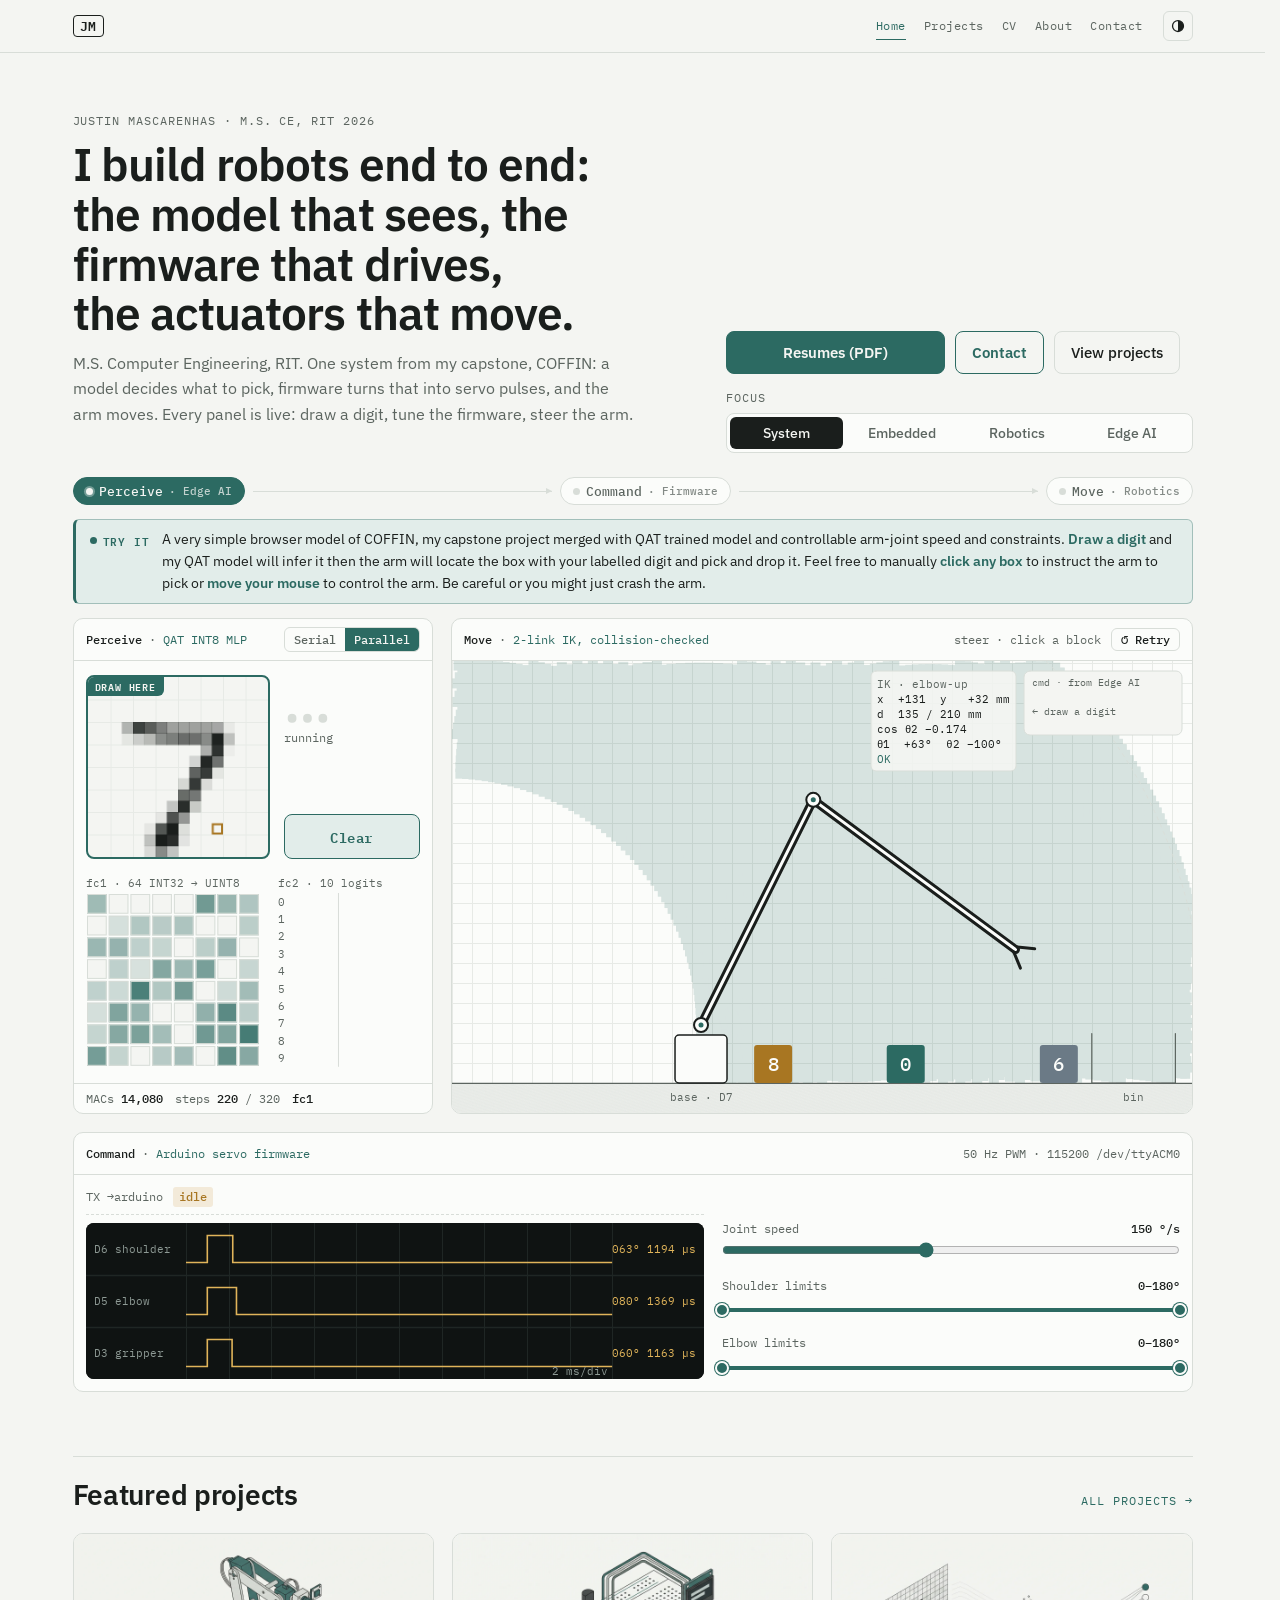
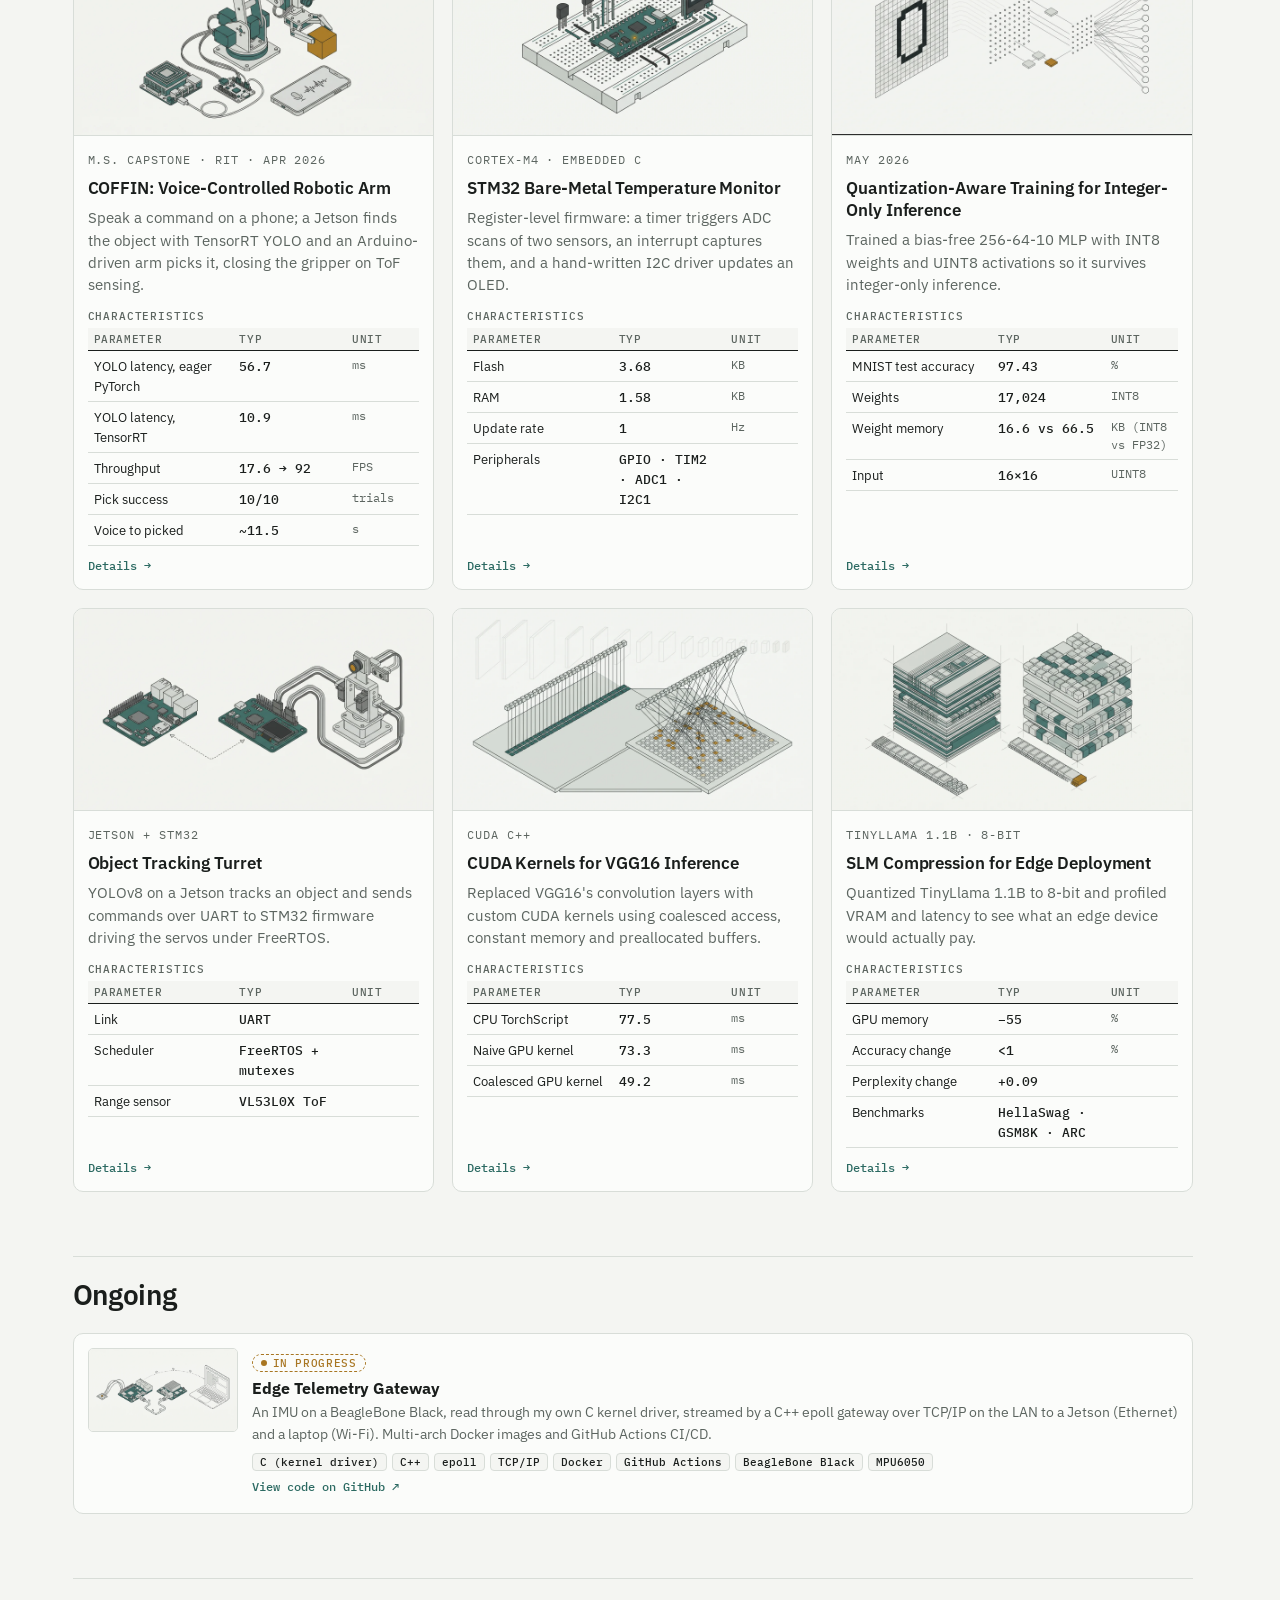
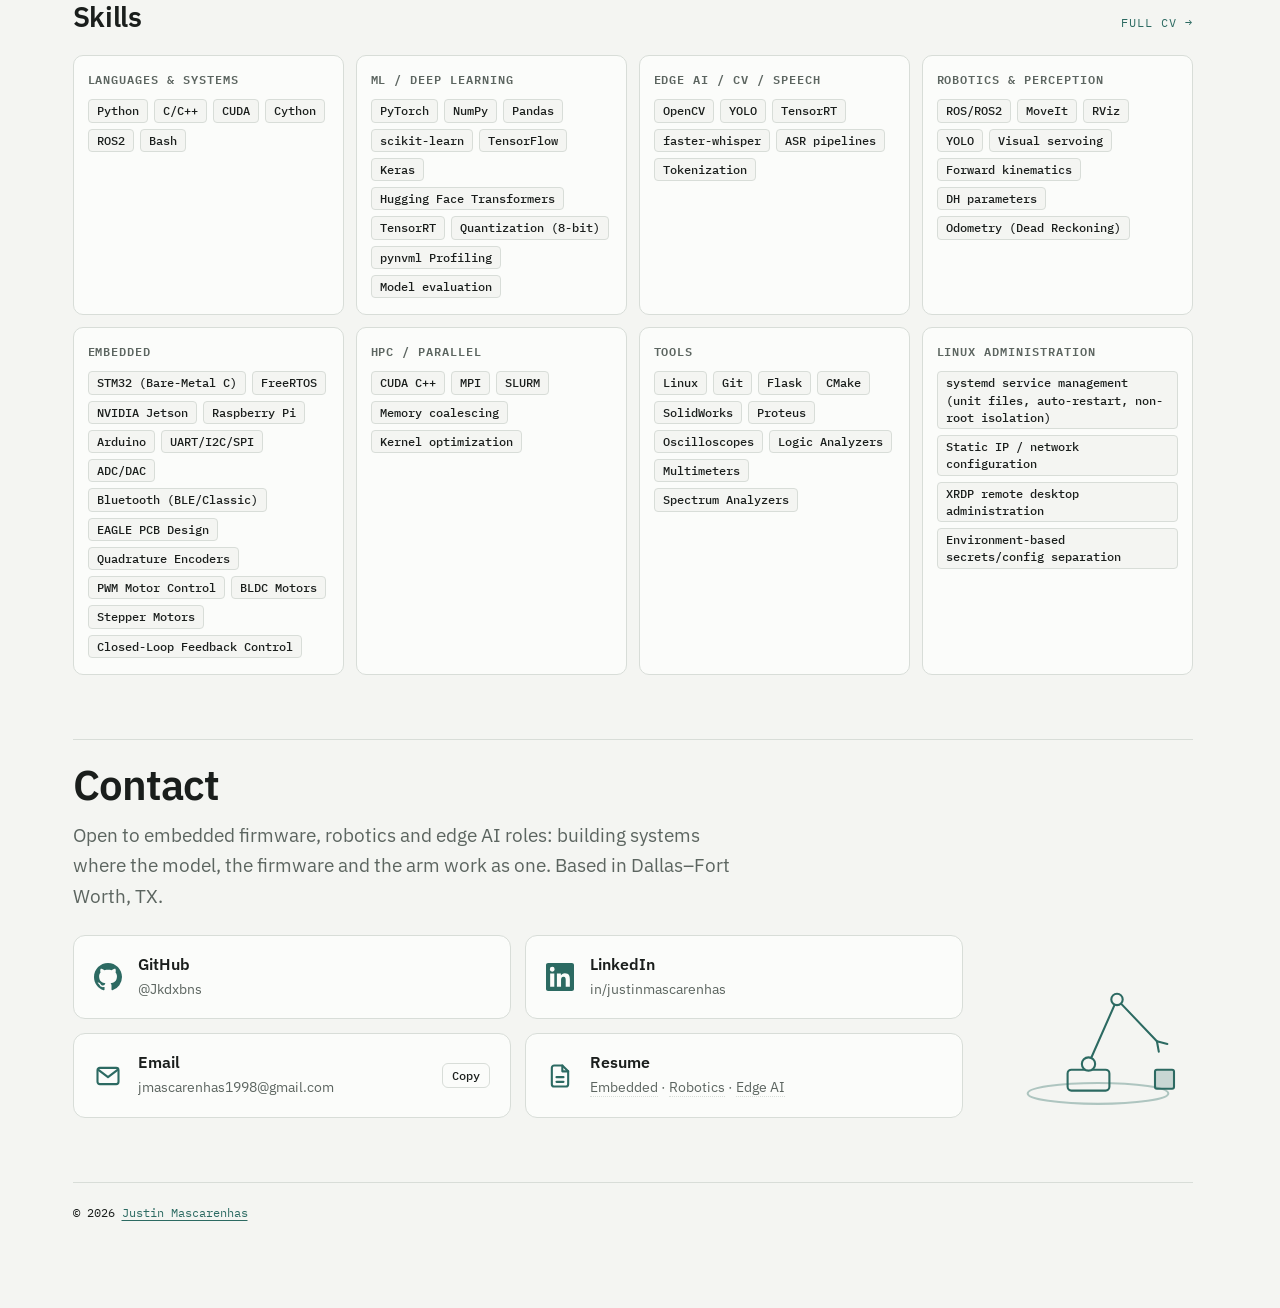
==== index.html @ 69f9c4fe "Perceive: divider level with Move's ground line; prominent Clear The Perceive display is now as tall" ====
<!doctype html>
<html lang="en" data-focus="system">
<head>
<meta charset="utf-8">
<meta name="viewport" content="width=device-width, initial-scale=1">
<title>Justin Mascarenhas · Robotics, Firmware & Edge AI</title>
<meta name="description" content="M.S. Computer Engineering, RIT. One system from my capstone, COFFIN: a model decides what to pick, firmware turns that into servo pulses, and the arm moves. Every panel is live: draw a digit, tune the firmware, steer the arm.">
<link rel="canonical" href="https://justinmascarenhas.com/">
<meta property="og:type" content="website">
<meta property="og:site_name" content="Justin Mascarenhas">
<meta property="og:url" content="https://justinmascarenhas.com/">
<meta property="og:title" content="Justin Mascarenhas · Robotics, Firmware & Edge AI">
<meta property="og:description" content="M.S. Computer Engineering, RIT. One system from my capstone, COFFIN: a model decides what to pick, firmware turns that into servo pulses, and the arm moves. Every panel is live: draw a digit, tune the firmware, steer the arm.">
<meta property="og:image" content="https://justinmascarenhas.com/assets/img/og-image.png">
<meta property="og:image:width" content="1200">
<meta property="og:image:height" content="630">
<meta property="og:image:alt" content="Justin Mascarenhas: robotics, firmware and edge AI">
<meta name="twitter:card" content="summary_large_image">
<meta name="twitter:title" content="Justin Mascarenhas · Robotics, Firmware & Edge AI">
<meta name="twitter:description" content="M.S. Computer Engineering, RIT. One system from my capstone, COFFIN: a model decides what to pick, firmware turns that into servo pulses, and the arm moves. Every panel is live: draw a digit, tune the firmware, steer the arm.">
<meta name="twitter:image" content="https://justinmascarenhas.com/assets/img/og-image.png">
<meta name="theme-color" content="#f4f5f2" media="(prefers-color-scheme: light)">
<meta name="theme-color" content="#111413" media="(prefers-color-scheme: dark)">
<link rel="icon" href="/favicon.svg" type="image/svg+xml">
<script>try{var t=localStorage.getItem("jm-theme");if(t)document.documentElement.setAttribute("data-theme",t)}catch(e){}</script>
<link rel="preconnect" href="https://fonts.googleapis.com">
<link rel="preconnect" href="https://fonts.gstatic.com" crossorigin>
<link rel="stylesheet" href="https://fonts.googleapis.com/css2?family=IBM+Plex+Mono:wght@400;500;600&family=IBM+Plex+Sans:wght@400;500;600&display=swap">
<link rel="stylesheet" href="/assets/css/site.css?v=497d5edd">
<script type="application/ld+json">
{"@context":"https://schema.org","@type":"Person","name":"Justin Mascarenhas","url":"https://justinmascarenhas.com/","sameAs":["https://www.linkedin.com/in/justinmascarenhas/","https://github.com/Jkdxbns"],"alumniOf":{"@type":"CollegeOrUniversity","name":"Rochester Institute of Technology"}}
</script>
</head>
<body>
<a class="skip" href="#main">Skip to content</a>
<svg width="0" height="0" style="position:absolute" aria-hidden="true" focusable="false"><defs>
  <pattern id="gp-minor" width="12" height="12" patternUnits="userSpaceOnUse"><path class="gm" d="M12 0H0V12" fill="none"/></pattern>
  <pattern id="gp-major" width="60" height="60" patternUnits="userSpaceOnUse"><path class="gM" d="M60 0H0V60" fill="none"/></pattern>
</defs></svg>

<header class="top">
  <div class="top-in">
    <a class="mark" href="/" aria-label="Justin Mascarenhas, home">JM</a>
    <nav class="nav" aria-label="Sections">
      <a href="/" aria-current="page">Home</a><a href="/projects/">Projects</a><a href="/cv/">CV</a><a href="/about/">About</a><a href="/#contact">Contact</a>
    </nav>
    <button class="btn tbtn" id="themeBtn" type="button" aria-label="Toggle light or dark theme"><svg viewBox="0 0 16 16" aria-hidden="true"><circle cx="8" cy="8" r="6.25" fill="none" stroke="currentColor" stroke-width="1.5"/><path d="M8 1.75a6.25 6.25 0 0 1 0 12.5z" fill="currentColor"/></svg></button>
  </div>
</header>

<main class="wrap" id="main">
  <div id="hero">
  <section class="intro" aria-labelledby="h1">
    <div>
      <div class="label">Justin Mascarenhas · M.S. CE, RIT 2026</div>
      <h1 id="h1">I build robots end to end: the model that sees, the firmware that drives, the actuators that move.</h1>
      <p class="sum" id="sub">M.S. Computer Engineering, RIT. One system from my capstone, COFFIN: a model decides what to pick, firmware turns that into servo pulses, and the arm moves. Every panel is live: draw a digit, tune the firmware, steer the arm.</p>
    </div>
    <div class="side">
      <div class="ctas">
        <a class="btn" id="resume" href="#contact">Resumes (PDF)</a>
        <a class="btn cta-contact" href="#contact">Contact</a>
        <a class="btn" href="/projects/">View projects</a>
      </div>
      <div><div class="label" style="margin-bottom:6px">Focus</div>
        <div class="fsw" role="group" aria-label="Choose a focus">
          <button type="button" data-f="system" aria-pressed="true">System</button>
          <button type="button" data-f="embedded" aria-pressed="false">Embedded</button>
          <button type="button" data-f="robotics" aria-pressed="false">Robotics</button>
          <button type="button" data-f="edge-ai" aria-pressed="false">Edge AI</button>
        </div></div>
    </div>
  </section>

  <div class="chain" aria-label="System layers">
    <button type="button" class="layer" data-l="ai" data-go="edge-ai">Perceive <small>· Edge AI</small></button><span class="arrow"></span>
    <button type="button" class="layer" data-l="fw" data-go="embedded">Command <small>· Firmware</small></button><span class="arrow"></span>
    <button type="button" class="layer" data-l="rb" data-go="robotics">Move <small>· Robotics</small></button>
  </div>

  <p class="hint-line" id="heroHint"></p>

  <div class="board">
    <!-- PERCEIVE: Edge AI -->
    <div class="panel" id="p-edge">
      <div class="phd"><span><b>Perceive</b> · <span class="tag">QAT INT8 MLP</span></span>
        <div class="seg" role="group" aria-label="Execution model"><button type="button" data-m="serial" aria-pressed="false">Serial</button><button type="button" data-m="parallel" aria-pressed="true">Parallel</button></div></div>
      <div class="disp">
        <div class="edge">
          <div class="etop">
            <div class="pad" id="pad"><canvas id="padCv" aria-label="Drawing pad: draw the digit of the block to pick"></canvas><div class="ph" id="padPh">draw a<br>block's digit</div><span class="pad-tag" aria-hidden="true">draw here</span></div>
            <div class="eres"><div class="digit wait" id="digit">·</div><div class="conf" id="conf">&nbsp;</div><div class="cmdout" id="cmdOut"></div><button class="btn clearbtn" id="clear" type="button">Clear</button></div>
          </div>
          <div class="net" id="net"><canvas id="netCv"></canvas><div class="tip" id="tip"></div></div>
        </div>
        <div id="code" hidden></div><div id="top3" hidden></div>
      </div>
      <div class="strip">
        <div class="erow"><div class="counters" id="counters"></div></div>
      </div>
    </div>

    <!-- MOVE: robot arm -->
    <div class="panel" id="p-arm">
      <div class="phd"><span><b>Move</b> · <span class="tag">2-link IK, collision-checked</span></span><span class="hdr-r"><span id="hint">steer · click a block</span><button class="btn retry" id="retryBtn" type="button" title="Re-home the arm and retry the last rejected pick">↺ Retry</button></span></div>
      <div class="disp" id="stage">
        <canvas id="cv" role="img" aria-label="Two-link robot arm with numbered blocks. The block picked is the digit classified by the Edge AI panel; firmware limits shade the reachable workspace."></canvas>
        <div class="warn" id="warn" role="status"><b id="warnT">COLLISION WARNING · CANNOT MOVE</b><span id="warnWhy"></span></div>
      </div>
    </div>

    <!-- COMMAND: firmware -->
    <div class="panel" id="p-fw">
      <div class="phd"><span><b>Command</b> · <span class="tag">Arduino servo firmware</span></span><span title="Serial link to the Arduino: 115200 baud on /dev/ttyACM0">50 Hz PWM · 115200 /dev/ttyACM0</span></div>
      <div class="fwgrid">
          <div class="tx"><span class="k">TX →arduino</span><b id="txCmd">idle</b><span class="note" id="txNote"></span></div>
          <div class="fscope"><canvas id="fwScope" aria-label="Three-channel scope: shoulder, elbow and gripper servo pulses inside their firmware limit bands"></canvas></div>
        <div class="ctl">
          <div><div class="h"><span>Joint speed</span><b id="vSpeed">–</b></div><input type="range" id="fSpeed" min="30" max="300" step="10" aria-label="Joint speed in degrees per second"></div>
          <div><div class="h"><span>Shoulder limits</span><b id="vS">–</b></div>
            <div class="dual" id="dS"><div class="trk"></div><div class="sel"></div><button type="button" class="th" role="slider" aria-label="Shoulder minimum angle"></button><button type="button" class="th" role="slider" aria-label="Shoulder maximum angle"></button></div></div>
          <div><div class="h"><span>Elbow limits</span><b id="vE">–</b></div>
            <div class="dual" id="dE"><div class="trk"></div><div class="sel"></div><button type="button" class="th" role="slider" aria-label="Elbow minimum angle"></button><button type="button" class="th" role="slider" aria-label="Elbow maximum angle"></button></div></div>
        </div>
      </div>
    </div>
  </div>
  </div>

  <section class="sec" id="featured" aria-labelledby="h-feat">
    <div class="shd"><h2 id="h-feat">Featured projects</h2><a class="label lk" href="/projects/">All projects →</a></div>
    <div class="cards" id="featGrid"></div>
  </section>

  <section class="sec" id="ongoing-sec" aria-labelledby="h-on">
    <div class="shd"><h2 id="h-on">Ongoing</h2></div>
    <div class="box" id="ongoing"></div>
  </section>

  <section class="sec" id="skills-sec" aria-labelledby="h-sk">
    <div class="shd"><h2 id="h-sk">Skills</h2><a class="label lk" href="/cv/">Full CV →</a></div>
    <div class="sk-tiles" data-skill-tiles></div>
  </section>

  <section class="sec" id="contact" aria-labelledby="h-contact">
    <div class="ct">
      <div class="ct-main">
        <h2 id="h-contact" class="ct-h">Contact</h2>
        <p class="ct-intro" id="ctIntro"></p>
        <div class="ct-grid">
          <a class="ct-card" id="ctGh" href="#" target="_blank" rel="noopener"><svg class="ic" viewBox="0 0 16 16" aria-hidden="true"><path fill="currentColor" d="M8 0C3.58 0 0 3.58 0 8c0 3.54 2.29 6.53 5.47 7.59.4.07.55-.17.55-.38 0-.19-.01-.82-.01-1.49-2.01.37-2.53-.49-2.69-.94-.09-.23-.48-.94-.82-1.13-.28-.15-.68-.52-.01-.53.63-.01 1.08.58 1.23.82.72 1.21 1.87.87 2.33.66.07-.52.28-.87.51-1.07-1.78-.2-3.64-.89-3.64-3.95 0-.87.31-1.59.82-2.15-.08-.2-.36-1.02.08-2.12 0 0 .67-.21 2.2.82.64-.18 1.32-.27 2-.27.68 0 1.36.09 2 .27 1.53-1.04 2.2-.82 2.2-.82.44 1.1.16 1.92.08 2.12.51.56.82 1.27.82 2.15 0 3.07-1.87 3.75-3.65 3.95.29.25.54.73.54 1.48 0 1.07-.01 1.93-.01 2.2 0 .21.15.46.55.38A8.01 8.01 0 0 0 16 8c0-4.42-3.58-8-8-8z"/></svg><span><b>GitHub</b><small id="ctGhH"></small></span></a>
          <a class="ct-card" id="ctLi" href="#" target="_blank" rel="noopener"><svg class="ic" viewBox="0 0 24 24" aria-hidden="true"><path fill="currentColor" d="M20.45 20.45h-3.56v-5.57c0-1.33-.02-3.04-1.85-3.04-1.85 0-2.14 1.45-2.14 2.94v5.67H9.35V9h3.41v1.56h.05c.48-.9 1.64-1.85 3.37-1.85 3.6 0 4.27 2.37 4.27 5.46v6.28zM5.34 7.43a2.06 2.06 0 1 1 0-4.13 2.06 2.06 0 0 1 0 4.13zM7.12 20.45H3.56V9h3.56v11.45zM22.22 0H1.77C.79 0 0 .77 0 1.73v20.54C0 23.23.79 24 1.77 24h20.45c.98 0 1.78-.77 1.78-1.73V1.73C24 .77 23.2 0 22.22 0z"/></svg><span><b>LinkedIn</b><small id="ctLiH"></small></span></a>
          <div class="ct-card"><svg class="ic" viewBox="0 0 24 24" aria-hidden="true" fill="none" stroke="currentColor" stroke-width="1.8" stroke-linecap="round" stroke-linejoin="round"><rect x="3" y="5" width="18" height="14" rx="2"/><path d="m3.5 6.5 8.5 6.5 8.5-6.5"/></svg><span><b><a id="mailto" href="#">Email</a></b><small id="mail"></small></span><button class="ct-copy" id="copy" type="button" aria-label="Copy email address">Copy</button><span class="copied" id="copied" role="status" aria-live="polite"></span></div>
          <div class="ct-card"><svg class="ic" viewBox="0 0 24 24" aria-hidden="true" fill="none" stroke="currentColor" stroke-width="1.8" stroke-linecap="round" stroke-linejoin="round"><path d="M14 3H7a2 2 0 0 0-2 2v14a2 2 0 0 0 2 2h10a2 2 0 0 0 2-2V8z"/><path d="M14 3v5h5M9 13h6M9 17h6"/></svg><span><b>Resume</b><small class="ct-res" id="ctRes"></small></span></div>
        </div>
      </div>
      <svg class="ct-art" viewBox="0 0 200 190" aria-hidden="true" fill="none" stroke="currentColor" stroke-width="2.2" stroke-linecap="round" stroke-linejoin="round">
        <ellipse cx="100" cy="171" rx="74" ry="11" stroke-opacity=".35"/>
        <rect x="68" y="146" width="44" height="22" rx="4"/>
        <path d="M90 140 L120 72 L162 116"/>
        <circle cx="90" cy="140" r="7" fill="var(--bg)"/><circle cx="120" cy="72" r="6" fill="var(--bg)"/>
        <path d="M162 116 l11 3 M162 116 l2 11"/>
        <rect x="160" y="146" width="20" height="20" rx="2" fill="currentColor" fill-opacity=".22"/>
      </svg>
    </div>
  </section>

  <footer class="foot"><span>© 2026 <a href="/">Justin Mascarenhas</a></span></footer>
</main>

<div class="dr-back" id="drBack" hidden></div>
<aside class="drawer" id="drawer" role="dialog" aria-modal="true" aria-labelledby="drTitle" hidden tabindex="-1">
  <div class="dr-hd"><span class="label">Project</span><button class="btn dr-x" id="drClose" type="button" aria-label="Close project details">×</button></div>
  <div class="dr-body" id="drBody"></div>
</aside>

<noscript><p class="wrap">The live demos and project lists need JavaScript. Email: jmascarenhas1998@gmail.com · <a href="https://www.linkedin.com/in/justinmascarenhas/">LinkedIn</a> · <a href="https://github.com/Jkdxbns">GitHub</a></p></noscript>

<script src="/assets/data/content.js?v=7804a0d4"></script>
<script src="/assets/data/qat-weights.js?v=249c9497"></script>
<script src="/assets/js/theme.js?v=f0f8a6a8"></script>
<script src="/assets/js/hero-page.js?v=1602d59d"></script>
<script src="/assets/js/hero-robot.js?v=1febb6e7"></script>
<script src="/assets/js/hero-edge.js?v=3fa43dc9"></script>
<script src="/assets/js/site.js?v=393de1bf"></script>
</body>
</html>
---- assets/css/site.css ----
/* Datasheet design system. Hero rules are ported verbatim from hero-reference.html; site rules follow. */
/* Layout: hero text + focus switch; a layer chain (Perceive → Command → Move); then one system board: Edge AI panel | arm panel on top, firmware panel full width below. */
:root{
  --bg:#f4f5f2; --panel:#fbfcfa; --fg:#1a1e1c; --muted:#5c6560; --line:#d8ddd8; --grid:#e7eae6;
  --accent:#2c6a62; --accent-soft:#e2edea; --warm:#a87622; --warm-soft:#f3ead9; --slate:#6b7a86;
  --danger:#b0443a; --danger-soft:#f6e3df;
  /* scope screens are instruments: dark in both themes by choice */
  --scr:#0f1312; --scr-grid:#1f2624; --scr-axis:#33403c; --scr-text:#8e9a95; --ch1:#e0b45a; --cnt:#7fc2b6; --uev:#9aa7c4;
  --f-sans:"IBM Plex Sans",system-ui,-apple-system,"Segoe UI",sans-serif;
  --f-mono:"IBM Plex Mono",ui-monospace,SFMono-Regular,Menlo,monospace;
}
@media (prefers-color-scheme:dark){:root:not([data-theme="light"]){
  --bg:#111413; --panel:#161a18; --fg:#e1e5e2; --muted:#939d97; --line:#29302c; --grid:#1c211f;
  --accent:#84c0b5; --accent-soft:#1c2a27; --warm:#d6a650; --warm-soft:#2a2418; --slate:#9aaab6;
  --danger:#e3806f; --danger-soft:#2e1c19; --scr:#0b0e0d; color-scheme:dark}}
:root[data-theme="dark"]{
  --bg:#111413; --panel:#161a18; --fg:#e1e5e2; --muted:#939d97; --line:#29302c; --grid:#1c211f;
  --accent:#84c0b5; --accent-soft:#1c2a27; --warm:#d6a650; --warm-soft:#2a2418; --slate:#9aaab6;
  --danger:#e3806f; --danger-soft:#2e1c19; --scr:#0b0e0d; color-scheme:dark}
*{box-sizing:border-box}
html{scroll-behavior:smooth}
body{background:var(--bg);color:var(--fg);font-family:var(--f-sans);font-size:16px;line-height:1.6;-webkit-font-smoothing:antialiased}
.wrap{max-width:1160px;margin:0 auto;padding-inline:20px;padding-block:18px 56px}
.btn{font:500 12px var(--f-mono);background:none;border:1px solid var(--line);color:var(--fg);border-radius:6px;padding:5px 10px;cursor:pointer;text-decoration:none;display:inline-block}
.btn:hover{border-color:var(--fg)}
.btn.primary{background:var(--fg);color:var(--bg);border-color:var(--fg)}
:focus-visible{outline:2px solid var(--accent);outline-offset:3px}
.label{font-family:var(--f-mono);font-size:12px;letter-spacing:.08em;text-transform:uppercase;color:var(--muted)}

/* hero text */
.intro{display:grid;grid-template-columns:minmax(0,1.3fr) minmax(0,1fr);gap:20px 48px;align-items:end;padding-block:40px 22px}
@media (max-width:900px){.intro{grid-template-columns:1fr;padding-block:28px 16px}}
h1{font-size:clamp(30px,4vw,46px);line-height:1.08;letter-spacing:-.02em;margin:10px 0 12px;font-weight:600;text-wrap:balance}
.sum{color:var(--muted);max-width:56ch;margin:0}
.side{display:grid;gap:14px}
.ctas{display:flex;flex-wrap:wrap;gap:8px}
.ctas{gap:10px}
.ctas .btn{font:500 15px var(--f-sans);padding:11px 16px;border-radius:8px}
.ctas #resume{background:var(--accent);border-color:var(--accent);color:var(--bg);font-weight:600}
.ctas #resume:hover{filter:brightness(1.08)}
.ctas .cta-contact{border-color:var(--accent);color:var(--accent);font-weight:600}
.ctas .cta-contact:hover{background:var(--accent-soft)}
@media (max-width:420px){.ctas .btn{font-size:14.5px;padding:11px 16px}}
/* sub-text: the live line plus invisible copies of every focus's line share one cell, so its height never changes */
.subwrap{display:grid}
.subwrap>.sum{grid-area:1/1}
.subwrap>.ghost{visibility:hidden}
/* the Resume slot keeps its width when its PDF is missing, so switching focus never moves the buttons */
.ctas #resume{text-align:center}
.ctas #resume[hidden]{display:inline-block!important;visibility:hidden}
.fsw{display:grid;grid-template-columns:repeat(4,minmax(0,1fr));border:1px solid var(--line);border-radius:8px;padding:3px;gap:3px;background:var(--panel);max-width:100%}
.fsw button{font:500 13.5px var(--f-sans);border:0;background:none;color:var(--muted);padding:7px 12px;border-radius:6px;cursor:pointer;white-space:nowrap}
.fsw button[aria-pressed="true"]{background:var(--fg);color:var(--bg)}
.fsw button:not([aria-pressed="true"]):hover{color:var(--fg)}
@media (max-width:440px){.fsw{grid-template-columns:repeat(2,1fr)}}

/* layer chain */
.chain{display:flex;align-items:center;gap:8px;margin-bottom:12px;overflow-x:auto;padding-block:2px}
.layer{font:500 12.5px var(--f-mono);display:inline-flex;align-items:center;gap:6px;padding:5px 12px;border-radius:999px;border:1px solid var(--line);color:var(--muted);background:var(--panel);cursor:pointer;transition:background .35s,color .35s,border-color .35s;white-space:nowrap}
.layer small{font-size:11px;opacity:.75}
.layer::before{content:"";width:7px;height:7px;border-radius:50%;background:var(--line);transition:background .15s,box-shadow .15s}
.layer.on{background:var(--accent);border-color:var(--accent);color:var(--bg)}
.layer.on::before{background:var(--bg);box-shadow:0 0 0 2px color-mix(in srgb,var(--bg) 35%,transparent)}
.layer.flash{animation:cmdflash .45s linear}
.layer.flash.err{animation-name:cmderr}
@keyframes cmdflash{0%,30%,62%{background:var(--warm);border-color:var(--warm);color:var(--bg)}15%,46%,100%{background:var(--panel);border-color:var(--warm);color:var(--warm)}}
@keyframes cmderr{0%,30%,62%{background:var(--danger);border-color:var(--danger);color:var(--bg)}15%,46%,100%{background:var(--panel);border-color:var(--danger);color:var(--danger)}}
.layer.focus:not(.on){border-color:var(--accent);color:var(--accent)}
.layer:hover{border-color:var(--fg)}
.arrow{flex:1;min-width:16px;height:1px;background:var(--line);position:relative}
.arrow::after{content:"";position:absolute;right:0;top:-3px;border:3.5px solid transparent;border-left:6px solid var(--line);border-right:0}
@media (max-width:520px){.layer small{display:none}}

/* board */
/* one-line visitor hint under the layer chain (fixed text, so focus switches never move it) */
.hint-line{display:flex;gap:12px;align-items:baseline;margin:0 0 14px;font-size:14px;line-height:1.55;color:var(--fg);
  background:var(--accent-soft);border:1px solid color-mix(in srgb,var(--accent) 35%,transparent);border-left:3px solid var(--accent);border-radius:6px;padding:9px 14px}
.hint-line b{color:var(--accent);font-weight:600}
.hint-line .try{flex:none;display:inline-flex;align-items:center;gap:6px;font:600 11px var(--f-mono);letter-spacing:.08em;text-transform:uppercase;color:var(--accent)}
.hint-line .try::before{content:"";width:7px;height:7px;border-radius:50%;background:var(--accent);animation:blink 1.4s steps(2) infinite}
@media (max-width:560px){.hint-line{flex-direction:column;gap:4px}}
@media (prefers-reduced-motion:reduce){.hint-line .try::before{animation:none}}
.board{display:grid;grid-template-columns:minmax(0,360px) minmax(0,1fr);grid-template-areas:"edge arm" "fw fw";gap:18px}
@media (max-width:900px){.board{grid-template-columns:1fr;grid-template-areas:"arm" "edge" "fw"}}
.panel{background:var(--panel);border:1px solid var(--line);border-radius:10px;overflow:hidden;min-width:0;transition:border-color .3s,box-shadow .3s}
.panel.focused{border-color:var(--accent);box-shadow:0 0 0 3px var(--accent-soft)}
.phd{min-height:42px;display:flex;justify-content:space-between;align-items:center;gap:10px;padding:0 12px;border-bottom:1px solid var(--line);font-family:var(--f-mono);font-size:12px;color:var(--muted);white-space:nowrap;overflow:hidden}
.phd b{color:var(--fg);font-weight:500}
.phd .tag{color:var(--accent)}
.disp{position:relative}
.strip{border-top:1px solid var(--line);padding:9px 12px 10px;font-family:var(--f-mono);font-size:12px}
#p-edge{grid-area:edge} #p-arm{grid-area:arm} #p-fw{grid-area:fw}
#p-edge .disp{height:422px}  /* = Move's ground line (its canvas puts the table 30px above a 452px display) */
#p-edge .strip{height:30px;padding:0 12px;display:flex;align-items:center}
#p-arm .disp{height:452px}
@media (max-width:900px){#p-arm .disp{height:340px}#p-edge .disp{height:340px}}

/* focus gating: panels outside the chosen focus are view only */
.panel.locked .disp,.panel.locked .ctl,.panel.locked .strip{cursor:not-allowed}
.panel.locked .pad,.panel.locked .net,.panel.locked .dual,.panel.locked .erow button,.panel.locked input,.panel.locked .seg{pointer-events:none}
.panel.locked .ctl,.panel.locked .clearbtn,.panel.locked .seg{opacity:.55}
.panel.locked .clearbtn{pointer-events:none}
/* arm */
.hdr-r{display:flex;align-items:center;gap:10px}
.retry{font-size:11.5px;padding:3px 9px}
.retry.attn{border-color:var(--danger);color:var(--danger);animation:attn 1.2s ease-in-out infinite}
@keyframes attn{50%{box-shadow:0 0 0 3px var(--danger-soft)}}
@media (max-width:520px){.hdr-r #hint{display:none}}
#stage{cursor:crosshair;touch-action:pan-y}
#stage.over-block,#stage.over-cam{cursor:pointer}
#stage canvas{display:block;width:100%;height:100%}
.warn{position:absolute;left:50%;top:44%;transform:translate(-50%,-50%) scale(.96);display:grid;gap:2px;justify-items:center;text-align:center;background:var(--danger-soft);border:1px solid var(--danger);color:var(--danger);border-radius:6px;padding:7px 12px;font-family:var(--f-mono);font-size:11.5px;pointer-events:none;opacity:0;transition:opacity .15s,transform .15s;max-width:calc(100% - 24px)}
.warn.on{opacity:1;transform:translate(-50%,-50%) scale(1)}
.warn b{font-weight:500;letter-spacing:.06em;display:flex;align-items:center;gap:7px}
.warn b::before{content:"";width:7px;height:7px;border-radius:50%;background:var(--danger);animation:blink .7s steps(2) infinite}
.warn span{color:var(--fg);opacity:.85}
@keyframes blink{50%{opacity:0}}
@media (max-width:480px){.warn{font-size:10.5px;padding:6px 9px}}

/* edge ai */
.seg{display:inline-flex;border:1px solid var(--line);border-radius:6px;overflow:hidden;flex:none}
.seg button{font:500 11.5px var(--f-mono);border:0;background:none;color:var(--muted);padding:4px 9px;cursor:pointer}
.seg button[aria-pressed="true"]{background:var(--accent);color:var(--bg)}
.edge{display:grid;grid-template-rows:auto minmax(0,1fr);gap:16px;padding:14px 12px;height:100%}
.etop{display:grid;grid-template-columns:184px minmax(0,1fr);gap:14px;align-items:stretch}
.eres{display:flex;flex-direction:column;min-width:0}
@media (max-width:420px){.etop{grid-template-columns:150px minmax(0,1fr)}}
.pad{position:relative;width:100%;aspect-ratio:1;border:2px solid var(--accent);border-radius:8px;background:var(--bg);touch-action:none;cursor:crosshair;overflow:hidden}
.pad canvas{display:block;width:100%;height:100%}
/* the drawing area: the pad's own edge is the boundary (accent, heavier than the grey panel lines),
   with a filled "draw here" tab in its corner */
.pad canvas{transition:opacity .35s}
.pad.fade canvas{opacity:0}
.pad-tag{position:absolute;top:0;left:0;font:600 10px/14px var(--f-mono);letter-spacing:.08em;text-transform:uppercase;color:var(--bg);background:var(--accent);padding:2px 8px 3px 7px;border-radius:0 0 6px 0;pointer-events:none}
.panel.locked .pad{border-color:var(--line)}
.panel.locked .pad-tag{opacity:.4}
.pad .ph{position:absolute;inset:0;display:grid;place-items:center;font-family:var(--f-mono);font-size:12px;font-weight:500;color:var(--accent);pointer-events:none;transition:opacity .2s;text-align:center}
.digit{font-size:54px;line-height:1;font-weight:600;color:var(--accent);font-variant-numeric:tabular-nums}
.digit.wait{color:var(--line)}
.conf{font-family:var(--f-mono);font-size:11.5px;color:var(--muted)}
.cmdout{font-family:var(--f-mono);font-size:12px;color:var(--warm);margin-top:6px;min-height:1.4em}
/* Clear: full width of the result column, level with the pad's bottom edge, accent so visitors find it */
.clearbtn{margin-top:auto;width:100%;font:600 13.5px var(--f-mono);letter-spacing:.04em;padding:10px 12px;border-radius:8px;
  color:var(--accent);background:var(--accent-soft);border:1.5px solid var(--accent);transition:background .15s,color .15s}
.clearbtn:hover{background:var(--accent);color:var(--bg);border-color:var(--accent)}
.net{position:relative;min-height:0;min-width:0}
.net canvas{display:block;width:100%}
.tip{position:absolute;pointer-events:none;background:var(--fg);color:var(--bg);font-family:var(--f-mono);font-size:11px;line-height:1.5;padding:8px 9px;border-radius:6px;transform:translate(-50%,calc(-100% - 12px));opacity:0;transition:opacity .12s;white-space:nowrap;z-index:2;display:grid;gap:6px;justify-items:start}
.tip.on{opacity:1}
.tip canvas{width:72px;height:72px;image-rendering:pixelated;border-radius:3px}
.erow{display:flex;flex-wrap:wrap;gap:6px 12px;align-items:center}
.erow+.erow{margin-top:8px}
.counters{display:flex;flex-wrap:wrap;gap:4px 12px;color:var(--muted);font-variant-numeric:tabular-nums}
.counters b,.erow b{color:var(--fg);font-weight:500}
.muted{color:var(--muted)}

/* firmware */
/* TX line on its own row; the sliders sit beside the scope only, so their column spans exactly the canvas */
.fwgrid{display:grid;grid-template-columns:minmax(0,1.35fr) minmax(0,1fr);grid-template-areas:"tx ." "scope ctl";column-gap:18px;padding:12px}
.fwgrid .tx{grid-area:tx}.fwgrid .fscope{grid-area:scope}.fwgrid .ctl{grid-area:ctl}
@media (max-width:760px){.fwgrid{grid-template-columns:1fr;grid-template-areas:"tx" "scope" "ctl";row-gap:14px}.fwgrid .tx{margin-bottom:-6px}}
.tx{display:flex;flex-wrap:wrap;gap:4px 10px;align-items:baseline;padding-bottom:7px;margin-bottom:8px;border-bottom:1px dashed var(--line);font-family:var(--f-mono);font-size:12px}
.tx .k{color:var(--muted)}
.tx b{font-weight:500;color:var(--warm);background:var(--warm-soft);padding:0 6px;border-radius:3px}
.tx b.err{color:var(--danger);background:var(--danger-soft)}
.tx .note{color:var(--muted);margin-left:auto;overflow:hidden;text-overflow:ellipsis;white-space:nowrap;max-width:62%}
@media (max-width:480px){.tx .note{max-width:100%;margin-left:0}}
.fscope{height:156px;border-radius:8px;overflow:hidden;background:var(--scr)}
.fscope canvas{display:block;width:100%;height:100%}
/* sliders span the scope's height: first label level with its top edge, last slider level with its bottom edge */
.ctl{display:grid;gap:12px;align-content:space-between;font-family:var(--f-mono);font-size:12px}
.ctl>div:first-child .h{margin-top:-4px}  /* puts the cap height of "Joint speed" on the scope's top edge */
.ctl .h{display:flex;justify-content:space-between;gap:8px;margin-bottom:4px}
.ctl .h span{color:var(--muted)}
.ctl .h b{font-weight:500;font-variant-numeric:tabular-nums}
input[type=range]{width:100%;accent-color:var(--accent);margin:0}
.dual{position:relative;height:22px;touch-action:none;cursor:pointer}
.dual .trk{position:absolute;left:0;right:0;top:9px;height:4px;border-radius:2px;background:var(--grid)}
.dual .sel{position:absolute;top:9px;height:4px;border-radius:2px;background:var(--accent)}
.dual .th{position:absolute;top:4px;width:14px;height:14px;margin-left:-7px;border-radius:50%;background:var(--accent);border:2px solid var(--panel);box-shadow:0 0 0 1px var(--accent);padding:0;cursor:grab}
.code{background:var(--bg);border:1px solid var(--line);border-radius:6px;padding:8px 10px;font-size:11.5px;line-height:1.7;overflow-x:auto;white-space:pre}
.code .c{color:var(--muted)}
.code .n{color:var(--warm);font-weight:500}

/* ================= site (beyond the hero) ================= */
[hidden]{display:none!important}
html{scrollbar-gutter:stable;scroll-padding-top:64px}
body{margin:0;overflow-x:hidden}
img,video{max-width:100%;display:block}
a{color:inherit}
h1,h2,h3{font-weight:600}
.skip{position:absolute;left:-9999px;top:8px;z-index:60;background:var(--fg);color:var(--bg);padding:6px 10px;border-radius:6px;font:500 13px var(--f-sans)}
.skip:focus{left:12px}

/* top bar */
.top{position:sticky;top:0;z-index:30;background:var(--bg);border-bottom:1px solid var(--line)}
.top-in{max-width:1160px;margin:0 auto;padding-inline:20px;height:52px;display:flex;align-items:center;gap:20px}
.mark{font:600 13px var(--f-mono);letter-spacing:.06em;color:var(--fg);text-decoration:none;border:1px solid var(--fg);border-radius:4px;padding:2px 6px;line-height:1.3}
.mark:hover{color:var(--accent);border-color:var(--accent)}
.nav{display:flex;gap:18px;margin-left:auto;font-family:var(--f-mono);font-size:12px;letter-spacing:.04em}
.nav a{color:var(--muted);text-decoration:none;padding-block:4px}
.nav a:hover{color:var(--fg)}
.tbtn{width:30px;height:30px;padding:0;display:inline-grid;place-items:center;flex:none}
.tbtn svg{width:14px;height:14px}
@media (max-width:480px){.top-in{gap:12px}.nav{gap:11px;font-size:11.5px;letter-spacing:0}}
@media (max-width:350px){.nav{gap:8px;font-size:11px}}

/* section scaffolding */
.sec{margin-top:64px;padding-top:22px;border-top:1px solid var(--line)}
.shd{display:flex;flex-wrap:wrap;justify-content:space-between;align-items:baseline;gap:6px 18px;margin-bottom:22px}
.shd h2{font-size:clamp(22px,2.6vw,28px);line-height:1.15;letter-spacing:-.01em;margin:0}
.shd .label{white-space:nowrap}
h3.sub{font-family:var(--f-mono);font-size:12px;font-weight:500;letter-spacing:.08em;text-transform:uppercase;color:var(--muted);margin:0 0 12px}

/* rise-in: elements below the first screen start visible, slightly lowered and dimmed */
.js .rise{opacity:.35;transform:translateY(14px);transition:opacity .6s ease,transform .6s ease}
.js .rise.in{opacity:1;transform:none}

/* project cards */
.cards{display:grid;grid-template-columns:repeat(3,minmax(0,1fr));gap:18px}
@media (max-width:1023px){.cards{grid-template-columns:repeat(2,minmax(0,1fr))}}
@media (max-width:640px){.cards{grid-template-columns:minmax(0,1fr)}}
.card{position:relative;background:var(--panel);border:1px solid var(--line);border-radius:10px;overflow:hidden;display:flex;flex-direction:column;min-width:0}
.js .card.rise.in,.card{transition:opacity .6s ease,transform .25s ease,border-color .25s,box-shadow .25s}
.card:hover{border-color:var(--muted);transform:translateY(-3px);box-shadow:0 6px 18px -12px color-mix(in srgb,var(--fg) 40%,transparent)}
.card:focus-within{border-color:var(--accent)}
.media{aspect-ratio:16/9;background:var(--grid);border-bottom:1px solid var(--line);overflow:hidden;position:relative}
.media img{width:100%;height:100%;object-fit:cover}
.cbody{padding:14px 14px 16px;display:flex;flex-direction:column;gap:8px;flex:1}
.cbody h3{font-size:17px;line-height:1.3;margin:0;font-weight:600;letter-spacing:-.005em}
.cbtn{all:unset;cursor:pointer}
.cbtn::after{content:"";position:absolute;inset:0;z-index:1}
.cbtn:focus-visible{outline:none}
.card:has(.cbtn:focus-visible){outline:2px solid var(--accent);outline-offset:3px}
.blurb{margin:0;color:var(--muted);font-size:14.5px;line-height:1.55}
.more-hint{margin-top:auto;padding-top:4px;font:500 11.5px var(--f-mono);color:var(--accent)}

/* datasheet characteristics table */
.spec{width:100%;border-collapse:collapse;font-size:12.5px;margin-top:4px}
.spec caption{text-align:left;font:500 10.5px var(--f-mono);letter-spacing:.08em;text-transform:uppercase;color:var(--muted);padding-bottom:5px}
.spec th{font:500 10.5px var(--f-mono);letter-spacing:.06em;text-transform:uppercase;color:var(--muted);text-align:left;padding:4px 6px;border-bottom:1px solid var(--fg);background:var(--bg)}
.spec td{padding:5px 6px;border-bottom:1px solid var(--line);vertical-align:top}
.spec td:nth-child(2){font-family:var(--f-mono);font-weight:500;font-variant-numeric:tabular-nums;color:var(--fg)}
.spec td:nth-child(3){font-family:var(--f-mono);color:var(--muted);font-size:11.5px}
.spec th:nth-child(1){width:44%}
.spec th:nth-child(3){width:22%}

/* graph-paper placeholder for images that are still to come */
.ph-img{position:absolute;inset:0;display:grid;place-items:center;background:var(--panel)}
.ph-img svg{position:absolute;inset:0;width:100%;height:100%}
.ph-img .gm{stroke:var(--grid);stroke-width:1}
.ph-img .gM{stroke:var(--line);stroke-width:1}
.ph-img span{position:relative;font:500 13px var(--f-mono);color:var(--muted);background:var(--panel);border:1px solid var(--line);border-radius:4px;padding:6px 10px;max-width:80%;text-align:center;line-height:1.45}

/* all projects: filters + datasheet index */
.chips{display:flex;flex-wrap:wrap;gap:6px;margin-bottom:16px}
.chip{font:500 12px var(--f-mono);border:1px solid var(--line);background:var(--panel);color:var(--muted);border-radius:999px;padding:4px 12px;cursor:pointer}
.chip:hover{color:var(--fg);border-color:var(--fg)}
.chip[aria-pressed="true"]{background:var(--fg);border-color:var(--fg);color:var(--bg)}
.idx{border-top:1px solid var(--fg)}
.row{position:relative;display:grid;grid-template-columns:132px minmax(0,1fr) minmax(0,.9fr) 18px;gap:16px;align-items:center;padding:12px 4px;border-bottom:1px solid var(--line);transition:background .2s}
.row:hover{background:var(--panel)}
.row .thumb{aspect-ratio:16/9;border:1px solid var(--line);border-radius:5px;overflow:hidden;position:relative;background:var(--grid)}
.row .thumb img{width:100%;height:100%;object-fit:cover}
.row .thumb .ph-img span{font-size:10px;padding:2px 5px;border:0;background:none}
.row h3{font-size:15.5px;margin:2px 0 3px;line-height:1.3}
.row .tags{display:flex;flex-wrap:wrap;gap:4px 10px;font:500 11px var(--f-mono);color:var(--muted);text-transform:uppercase;letter-spacing:.06em}
.row .key{font-family:var(--f-mono);font-size:12px;color:var(--muted)}
.row .key b{color:var(--fg);font-weight:500}
.row .go{font-family:var(--f-mono);color:var(--muted)}
.row:hover .go{color:var(--accent)}
.row:has(.cbtn:focus-visible){outline:2px solid var(--accent);outline-offset:-2px}
@media (max-width:760px){.row{grid-template-columns:96px minmax(0,1fr);gap:4px 14px;align-items:start}.row .key{grid-column:2}.row .go{display:none}}
.empty{color:var(--muted);font-size:14px;padding:14px 4px}

.lower{display:grid;grid-template-columns:minmax(0,1.2fr) minmax(0,1fr);gap:18px;margin-top:28px}
@media (max-width:860px){.lower{grid-template-columns:minmax(0,1fr)}}
.box{background:var(--panel);border:1px solid var(--line);border-radius:10px;padding:14px}
.nowb{display:grid;grid-template-columns:150px minmax(0,1fr);gap:14px}
@media (max-width:480px){.nowb{grid-template-columns:minmax(0,1fr)}}
.nowb .thumb{aspect-ratio:16/9;border:1px solid var(--line);border-radius:5px;overflow:hidden}
.nowb .thumb img{width:100%;height:100%;object-fit:cover}
.nowb h4,.arch h4{margin:0 0 4px;font-size:15.5px;line-height:1.3}
.nowb p,.arch p{margin:0 0 8px;color:var(--muted);font-size:14px;line-height:1.55}
.status{display:inline-flex;align-items:center;gap:6px;font:500 11px var(--f-mono);letter-spacing:.06em;text-transform:uppercase;color:var(--warm);border:1px dashed var(--warm);border-radius:999px;padding:1px 8px;margin-bottom:6px}
.status::before{content:"";width:6px;height:6px;border-radius:50%;background:var(--warm);animation:blink 1.4s steps(2) infinite}
.arch{display:grid;grid-template-columns:96px minmax(0,1fr);gap:12px;align-items:start}
.arch .thumb{aspect-ratio:16/9;border:1px solid var(--line);border-radius:5px;overflow:hidden}
.arch .thumb img{width:100%;height:100%;object-fit:cover}
.stack{display:flex;flex-wrap:wrap;gap:5px;margin:0;padding:0;list-style:none}
.stack li{font:500 11px var(--f-mono);border:1px solid var(--line);border-radius:4px;padding:1px 7px;color:var(--fg);background:var(--bg)}
.lnk{font:500 12px var(--f-mono);color:var(--accent);text-decoration:none;display:inline-block;margin-top:8px}
.lnk:hover{text-decoration:underline;text-underline-offset:3px}

/* project tile: centred over a dimmed, blurred page */
.dr-back{position:fixed;inset:0;z-index:40;background:color-mix(in srgb,#000 55%,transparent);-webkit-backdrop-filter:blur(3px);backdrop-filter:blur(3px);opacity:0;transition:opacity .22s}
.dr-back.open{opacity:1}
.drawer{position:fixed;z-index:41;left:50%;top:50%;width:min(760px,calc(100vw - 32px));max-height:min(88vh,920px);background:var(--panel);border:1px solid var(--line);border-radius:14px;display:flex;flex-direction:column;overflow:hidden;outline:none;
  box-shadow:0 30px 80px -30px rgba(0,0,0,.55);transform:translate(-50%,-47%) scale(.97);opacity:0;transition:transform .26s cubic-bezier(.2,.7,.2,1),opacity .2s}
.drawer.open{transform:translate(-50%,-50%);opacity:1}
.dr-hd{display:flex;justify-content:space-between;align-items:center;gap:10px;min-height:48px;padding:0 14px;border-bottom:1px solid var(--line);flex:none}
.dr-x{font-size:16px;line-height:1;padding:5px 10px}
.dr-body{flex:1 1 auto;min-height:0;overflow-y:auto;overscroll-behavior:contain;padding:16px 18px 32px;display:grid;grid-auto-rows:max-content;gap:18px;align-content:start}
.dr-body .media{border:1px solid var(--line);border-radius:8px}
.dr-body .media video,.dr-body .media img{width:100%;height:100%;object-fit:cover}
.dr-body h2{font-size:clamp(20px,2.4vw,24px);line-height:1.2;margin:4px 0 0;letter-spacing:-.01em}
.dr-body ul.bul{margin:0;padding-left:18px;display:grid;gap:8px;font-size:14.5px;line-height:1.55}
.dr-body ul.bul li::marker{color:var(--accent)}
.demo{display:block;font-size:14px;color:var(--accent);background:var(--accent-soft);border:1px solid color-mix(in srgb,var(--accent) 35%,transparent);border-radius:6px;padding:9px 12px;text-decoration:none}
.demo:hover{border-color:var(--accent)}
.demo b{font-family:var(--f-mono);font-size:11.5px;font-weight:500;letter-spacing:.06em;text-transform:uppercase;margin-right:6px}
.bars{display:grid;gap:7px}
.brow{display:grid;grid-template-columns:minmax(0,120px) minmax(0,1fr) 72px;gap:10px;align-items:center;font-size:12.5px}
.brow .bl{color:var(--muted)}
.brow .bt{height:12px;background:var(--grid);border-radius:2px;overflow:hidden}
.brow .bt i{display:block;height:100%;width:0;background:var(--muted);border-radius:2px;transition:width .8s cubic-bezier(.2,.7,.2,1)}
.brow.best .bt i{background:var(--accent)}
.brow b{font:500 12px var(--f-mono);text-align:right;font-variant-numeric:tabular-nums}
.brow.best b{color:var(--accent)}
.drawer.bars-on .brow .bt i{width:var(--w)}
.ghb{justify-self:start;font:500 13px var(--f-sans);padding:8px 14px}
@media (max-width:640px){
  .drawer{width:calc(100vw - 20px);max-height:90vh}
  .brow{grid-template-columns:minmax(0,96px) minmax(0,1fr) 64px}
}

/* experience timeline */
.tl{list-style:none;margin:0;padding:0;position:relative}
.tl::before{content:"";position:absolute;left:5px;top:6px;bottom:6px;width:1px;background:var(--line)}
.tl>li{position:relative;padding:0 0 26px 30px}
.tl>li::before{content:"";position:absolute;left:0;top:7px;width:11px;height:11px;border-radius:50%;background:var(--bg);border:2px solid var(--accent)}
.tl-h{display:flex;flex-wrap:wrap;justify-content:space-between;gap:2px 14px;align-items:baseline}
.tl-h h3{font-size:16.5px;margin:0;line-height:1.35}
.tl-h h3 span{color:var(--muted);font-weight:500}
.tl .when{font:500 12px var(--f-mono);color:var(--muted);white-space:nowrap}
.tl .where{font-size:13.5px;color:var(--muted);margin:1px 0 6px}
.tl ul{margin:0;padding-left:18px;display:grid;gap:6px;font-size:14.5px;line-height:1.55;max-width:80ch}
.tl ul li::marker{color:var(--accent)}
.tl .rest-b[hidden]{display:none}
.morebtn{margin-top:8px;font-size:11.5px;padding:3px 9px}
.lead-label{margin:6px 0 16px 30px}

/* about */
.about{display:grid;grid-template-columns:minmax(0,1fr) minmax(0,1fr);gap:28px 40px}
@media (max-width:860px){.about{grid-template-columns:minmax(0,1fr)}}
.about-text{font-size:17px;line-height:1.6;margin:0 0 26px;max-width:60ch}
.edu{display:grid;gap:14px}
.edu .box h4{margin:0;font-size:15.5px;line-height:1.35}
.edu .meta{display:flex;flex-wrap:wrap;gap:2px 14px;font:500 12px var(--f-mono);color:var(--muted);margin:4px 0 10px}
.awards{margin:0 0 26px;padding-left:18px;display:grid;gap:8px;font-size:14.5px;line-height:1.5}
.awards li::marker{color:var(--accent)}
.skills{width:100%;border-collapse:collapse;font-size:13.5px}
.skills th{text-align:left;vertical-align:top;font:500 11px var(--f-mono);letter-spacing:.06em;text-transform:uppercase;color:var(--muted);padding:8px 12px 8px 0;width:34%;border-bottom:1px solid var(--line)}
.skills td{padding:7px 0;border-bottom:1px solid var(--line);line-height:1.55}
.skills tr:first-child th,.skills tr:first-child td{border-top:1px solid var(--fg)}
@media (max-width:480px){.skills th{width:40%}}

/* contact + footer */
.ct{display:grid;grid-template-columns:minmax(0,1fr) 190px;gap:40px;align-items:end}
@media (max-width:860px){.ct{grid-template-columns:minmax(0,1fr)}.ct-art{display:none}}
.ct-h{font-size:clamp(30px,4vw,42px);line-height:1.1;letter-spacing:-.02em;margin:0 0 12px;font-weight:600}
.ct-intro{color:var(--muted);font-size:clamp(16px,1.8vw,19px);line-height:1.6;max-width:60ch;margin:0 0 24px}
.ct-grid{display:grid;grid-template-columns:repeat(2,minmax(0,1fr));gap:14px}
@media (max-width:620px){.ct-grid{grid-template-columns:minmax(0,1fr)}}
.ct-card{position:relative;display:flex;align-items:center;gap:16px;padding:18px 20px;border:1px solid var(--line);border-radius:12px;background:var(--panel);color:var(--fg);text-decoration:none;min-width:0;transition:border-color .2s,transform .2s,box-shadow .2s}
a.ct-card:hover,.ct-card.ct-click:hover,.ct-card:focus-within{border-color:var(--accent);transform:translateY(-2px);box-shadow:0 8px 22px -16px var(--accent)}
.ct-card.ct-click{cursor:pointer}
.ct-card .ic{flex:none;width:28px;height:28px;color:var(--accent)}
.ct-card>span{min-width:0}
.ct-card b{display:block;font-weight:600;font-size:16px;line-height:1.3}
.ct-card b a{color:inherit;text-decoration:none}
.ct-card b a:hover{color:var(--accent)}
.ct-card small{display:block;color:var(--muted);font-size:14px;margin-top:3px;overflow-wrap:anywhere}
.ct-copy{margin-left:auto;flex:none;font:500 11.5px var(--f-mono);border:1px solid var(--line);background:none;color:var(--fg);border-radius:6px;padding:4px 9px;cursor:pointer}
.ct-copy:hover{border-color:var(--accent);color:var(--accent)}
.copied{position:absolute;right:20px;bottom:5px;font:500 11px var(--f-mono);color:var(--accent)}
.ct-res a{color:var(--muted);text-decoration:none;border-bottom:1px dotted var(--line)}
.ct-res a:hover{color:var(--fg)}
.ct-res a.cur{color:var(--accent);font-weight:600;border-bottom-color:var(--accent)}
.ct-art{width:100%;height:auto;color:var(--accent);margin-bottom:6px}
.foot{margin-top:64px;padding-block:22px 32px;border-top:1px solid var(--line);display:grid;gap:10px;color:var(--muted)}
.foot span:first-child{font-size:15px;color:var(--fg)}
.foot span:last-child{font:12px var(--f-mono)}
.foot a{color:var(--accent);text-decoration:underline;text-underline-offset:3px}
@media (prefers-reduced-motion:reduce){a.ct-card:hover,.ct-card.ct-click:hover,.ct-card:focus-within{transform:none}}
@media (max-width:420px){.ct-card{gap:12px;padding:15px 14px}.ct-card .ic{width:24px;height:24px}.ct-card small{font-size:13px;overflow-wrap:normal}.ct-copy{padding:4px 7px}}

/* 404 */
.nf{min-height:60vh;display:grid;align-content:center;gap:12px;padding-block:60px}
.nf h1{margin:0}
.nf p{color:var(--muted);margin:0 0 8px;max-width:50ch}

@media (prefers-reduced-motion:reduce){.js .rise{opacity:1;transform:none}.card:hover{transform:none}.brow .bt i{transition:none}.status::before{animation:none}}
/* panel headers wrap instead of clipping Retry or the Serial/64-lane switch (narrow screens, "view only" tag) */
.phd{flex-wrap:wrap;row-gap:6px;padding-block:6px}
@media (max-width:520px){.phd{padding-block:8px;white-space:normal}.phd>span:first-child{white-space:nowrap}}
@media (prefers-reduced-motion:reduce){*{transition:none!important;animation:none!important}html{scroll-behavior:auto}}

/* sub-pages: Projects, CV, About */
.vh{position:absolute;width:1px;height:1px;overflow:hidden;clip:rect(0 0 0 0);white-space:nowrap}
.lk{text-decoration:none;color:var(--accent)}
.lk:hover{text-decoration:underline;text-underline-offset:3px}
.nav a[aria-current="page"]{color:var(--accent);border-bottom:1px solid var(--accent)}
.page .pg-hd{padding-block:44px 6px;display:grid;gap:8px}
.page .pg-hd h1{margin:0}
.ptools{display:flex;flex-wrap:wrap;gap:10px 16px;align-items:center;justify-content:space-between;margin:26px 0 8px}
.ptools .chips{margin:0}
.search input{font:14px var(--f-sans);color:var(--fg);background:var(--panel);border:1px solid var(--line);border-radius:8px;padding:8px 12px;width:min(320px,100%)}
.search input:focus{outline:2px solid var(--accent);outline-offset:1px;border-color:var(--accent)}
@media (max-width:640px){.search,.search input{width:100%}}
.meta-line{margin:6px 0 16px}
#ongoing .nowb+.nowb,#nowB .nowb+.nowb{margin-top:16px}
#arch .arch+.arch{margin-top:14px}
.cv-pdf{display:flex;flex-wrap:wrap;gap:10px;margin-top:10px}
.pdfbtn{font:600 14px var(--f-sans);padding:10px 16px;border-radius:8px;border-color:var(--accent);color:var(--accent)}
.pdfbtn:hover{background:var(--accent-soft)}
.edu-2{grid-template-columns:repeat(2,minmax(0,1fr))}
@media (max-width:760px){.edu-2{grid-template-columns:minmax(0,1fr)}}
.me{display:grid;grid-template-columns:260px minmax(0,1fr);gap:36px;align-items:start;margin-top:26px}
@media (max-width:760px){.me{grid-template-columns:minmax(0,1fr);gap:22px}.me-photo{max-width:220px}}
.me-photo{aspect-ratio:4/5;border:1px solid var(--line);border-radius:12px;overflow:hidden;display:grid;place-items:center;
  background-color:var(--panel);background-image:linear-gradient(var(--grid) 1px,transparent 1px),linear-gradient(90deg,var(--grid) 1px,transparent 1px);background-size:14px 14px}
.me-photo .mono{font:600 56px var(--f-mono);color:var(--accent);letter-spacing:.02em}
.me-photo.has{background:none}
.me-photo img{width:100%;height:100%;object-fit:cover;display:block}
.me-text .about-text{margin-bottom:14px}
.me-open{color:var(--muted);margin:0 0 18px;max-width:62ch;line-height:1.6}
.facts{display:grid;gap:8px;margin:0 0 20px}
.facts div{display:grid;grid-template-columns:130px minmax(0,1fr);gap:12px;padding-bottom:8px;border-bottom:1px dotted var(--line)}
.facts dt{font:500 11.5px var(--f-mono);letter-spacing:.06em;text-transform:uppercase;color:var(--muted);padding-top:2px}
.facts dd{margin:0}
.me-links{display:flex;flex-wrap:wrap;gap:8px}
.me-links .btn{font:500 14px var(--f-sans);padding:9px 14px;border-radius:8px}
.wip-about{margin:0;line-height:1.6;max-width:65ch}
.sk-tiles{display:grid;grid-template-columns:repeat(auto-fill,minmax(250px,1fr));gap:12px}
.sk-tile{background:var(--panel);border:1px solid var(--line);border-radius:10px;padding:14px 14px 16px;min-width:0}
.sk-tile h3{margin:0 0 10px}
.sk-tile .stack{gap:6px}
.sk-tile .stack li{font-size:11.5px;padding:2px 8px;line-height:1.5}
/* CV experience: dated tiles on a rail */
.xpl{list-style:none;margin:0;padding:0;display:grid;gap:14px}
.xp{position:relative;display:grid;grid-template-columns:150px 26px minmax(0,1fr)}
.xp::before{content:"";position:absolute;left:162px;top:0;bottom:-14px;width:1px;background:var(--line)}
.xp:last-child::before{bottom:auto;height:22px}
.xp::after{content:"";position:absolute;left:157px;top:17px;width:11px;height:11px;border-radius:50%;background:var(--bg);border:2px solid var(--accent);box-sizing:border-box}
.xp-when{font:500 12px var(--f-mono);color:var(--muted);text-align:right;padding-top:15px;line-height:1.45;white-space:nowrap}
.xp-tile{grid-column:3;background:var(--panel);border:1px solid var(--line);border-radius:10px;padding:14px 18px 6px;min-width:0}
.xp-h{display:flex;flex-wrap:wrap;align-items:baseline;gap:2px 10px;padding-bottom:10px}
.xp-h h3{margin:0;font-size:16px;line-height:1.35}
.xp-co{color:var(--accent);font-weight:500;font-size:14.5px}
.xp-loc{margin-left:auto;font:12px var(--f-mono);color:var(--muted)}
.xp-pts{list-style:none;margin:0;padding:0}
.xp-pts li{padding:8px 0;border-top:1px dashed var(--line);font-size:14px;line-height:1.55}
.xp-lead{margin:26px 0 14px 176px}
@media (max-width:640px){
  .xp{grid-template-columns:20px minmax(0,1fr)}
  .xp::before{left:5px}
  .xp::after{left:0;top:3px}
  .xp-when{grid-column:2;text-align:left;padding:0 0 6px}
  .xp-tile{grid-column:2;padding:12px 14px 4px}
  .xp-loc{margin-left:0;flex-basis:100%}
  .xp-lead{margin-left:20px}
}
/* CV projects: area tabs + small tabbed tiles */
.cvtabs{display:flex;gap:2px;border-bottom:1px solid var(--line);margin:0 0 30px;overflow-x:auto;scrollbar-width:none}
.cvtabs button{font:500 12px var(--f-mono);letter-spacing:.04em;background:none;border:0;border-bottom:2px solid transparent;margin-bottom:-1px;padding:9px 12px;color:var(--muted);cursor:pointer;white-space:nowrap}
.cvtabs button span{font-size:10.5px;opacity:.7}
@media (max-width:640px){.cvtabs{flex-wrap:wrap}.cvtabs button{padding:8px 9px}}
.cvtabs button:hover{color:var(--fg)}
.cvtabs button[aria-pressed="true"]{color:var(--accent);border-bottom-color:var(--accent)}
.cvtiles{display:grid;grid-template-columns:repeat(auto-fill,minmax(250px,1fr));gap:34px 14px}
.cvt{position:relative;background:var(--panel);border:1px solid var(--line);border-radius:0 10px 10px 10px;padding:14px 16px 14px;cursor:pointer;min-width:0;transition:border-color .2s,transform .2s}
.cvt:hover{border-color:var(--muted);transform:translateY(-2px)}
.cvt:has(.cbtn:focus-visible){outline:2px solid var(--accent);outline-offset:3px}
.cvt .tab{position:absolute;left:-1px;bottom:calc(100% - 1px);font:500 10.5px var(--f-mono);letter-spacing:.07em;text-transform:uppercase;color:var(--accent);background:var(--panel);border:1px solid var(--line);border-bottom:0;border-radius:7px 7px 0 0;padding:4px 10px 3px}
.cvt:hover .tab{border-color:var(--muted)}
.cvt h3{margin:0;font-size:15px;line-height:1.35}
.cvt .cbtn{font:inherit;font-weight:600;text-align:left;color:var(--fg);background:none;border:0;padding:0;cursor:pointer}
.cvt:hover .cbtn{color:var(--accent)}
.cvt .cbtn:focus-visible{outline:none}
.cvt-meta{font:11.5px var(--f-mono);color:var(--muted);margin:4px 0 8px}
.cvt p{margin:0;font-size:13.5px;line-height:1.55;color:var(--muted);display:-webkit-box;-webkit-line-clamp:3;-webkit-box-orient:vertical;overflow:hidden}
@media (prefers-reduced-motion:reduce){.cvt:hover{transform:none}}
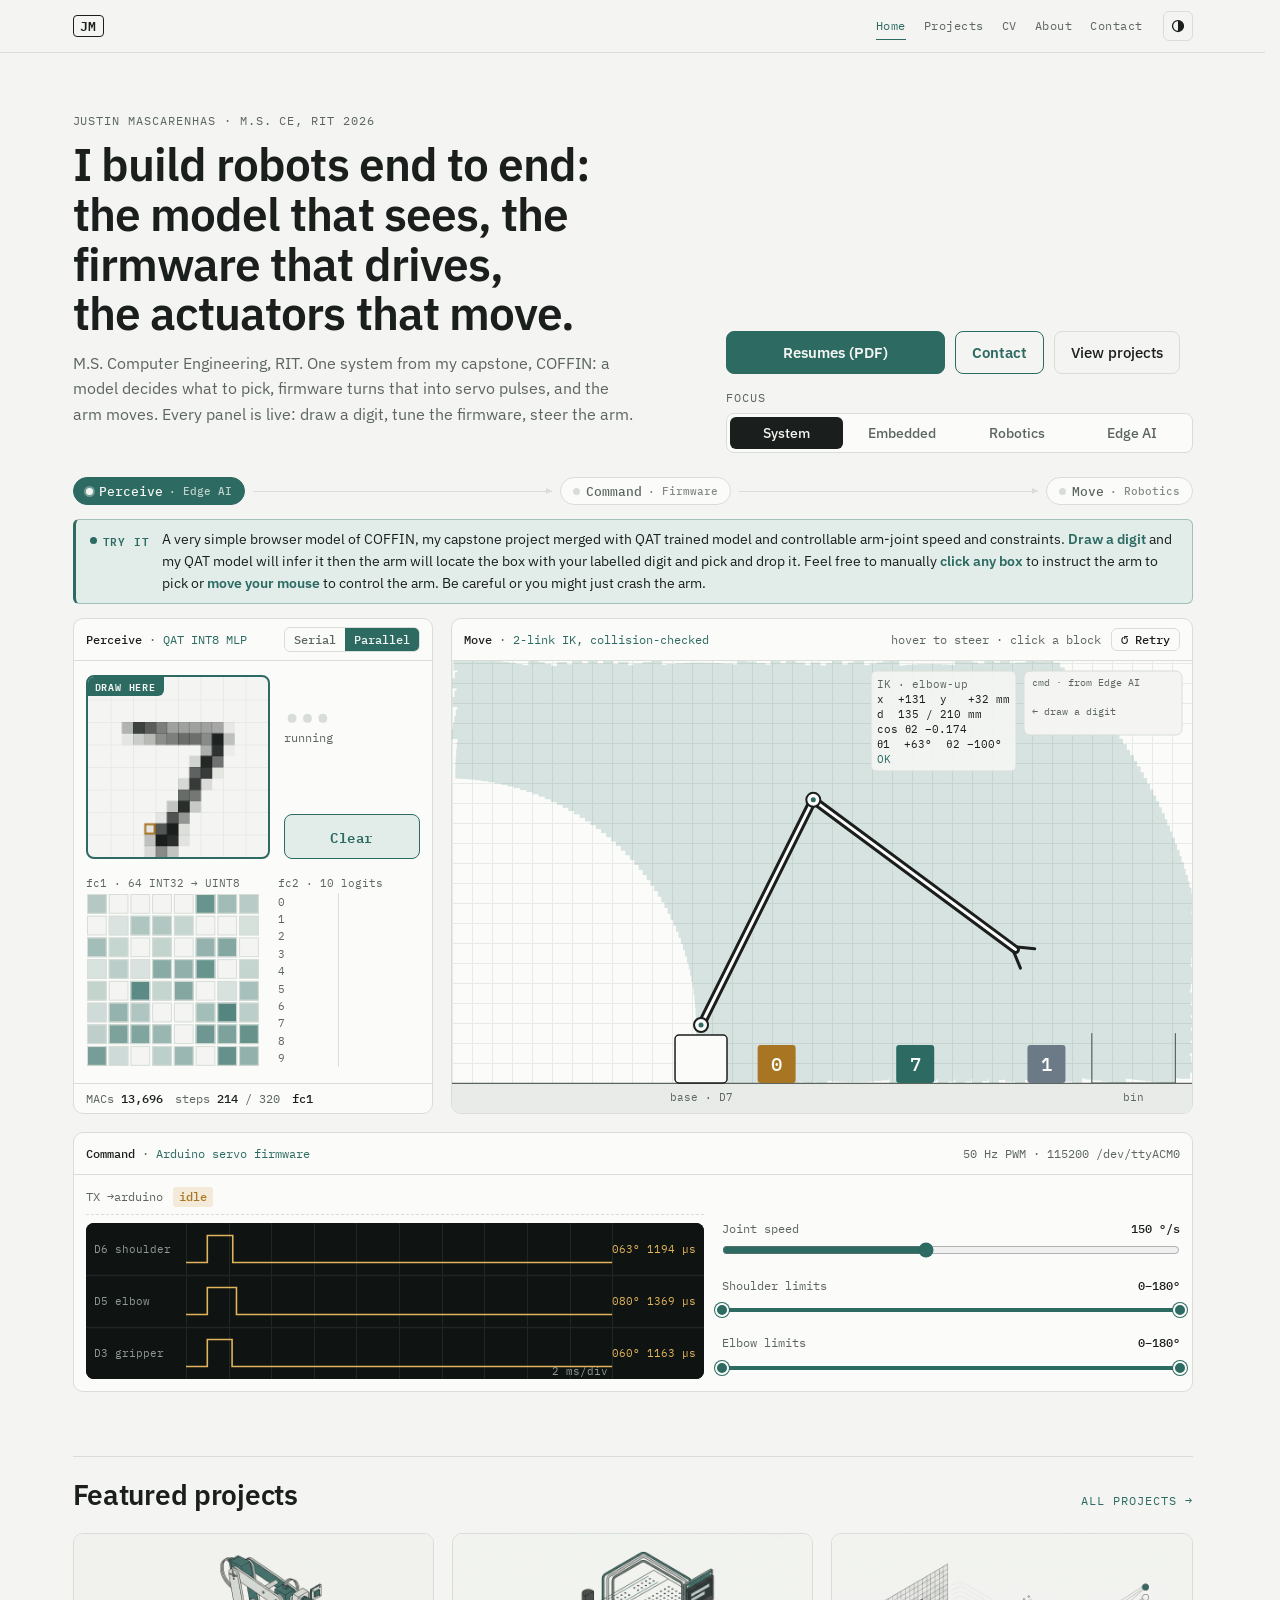
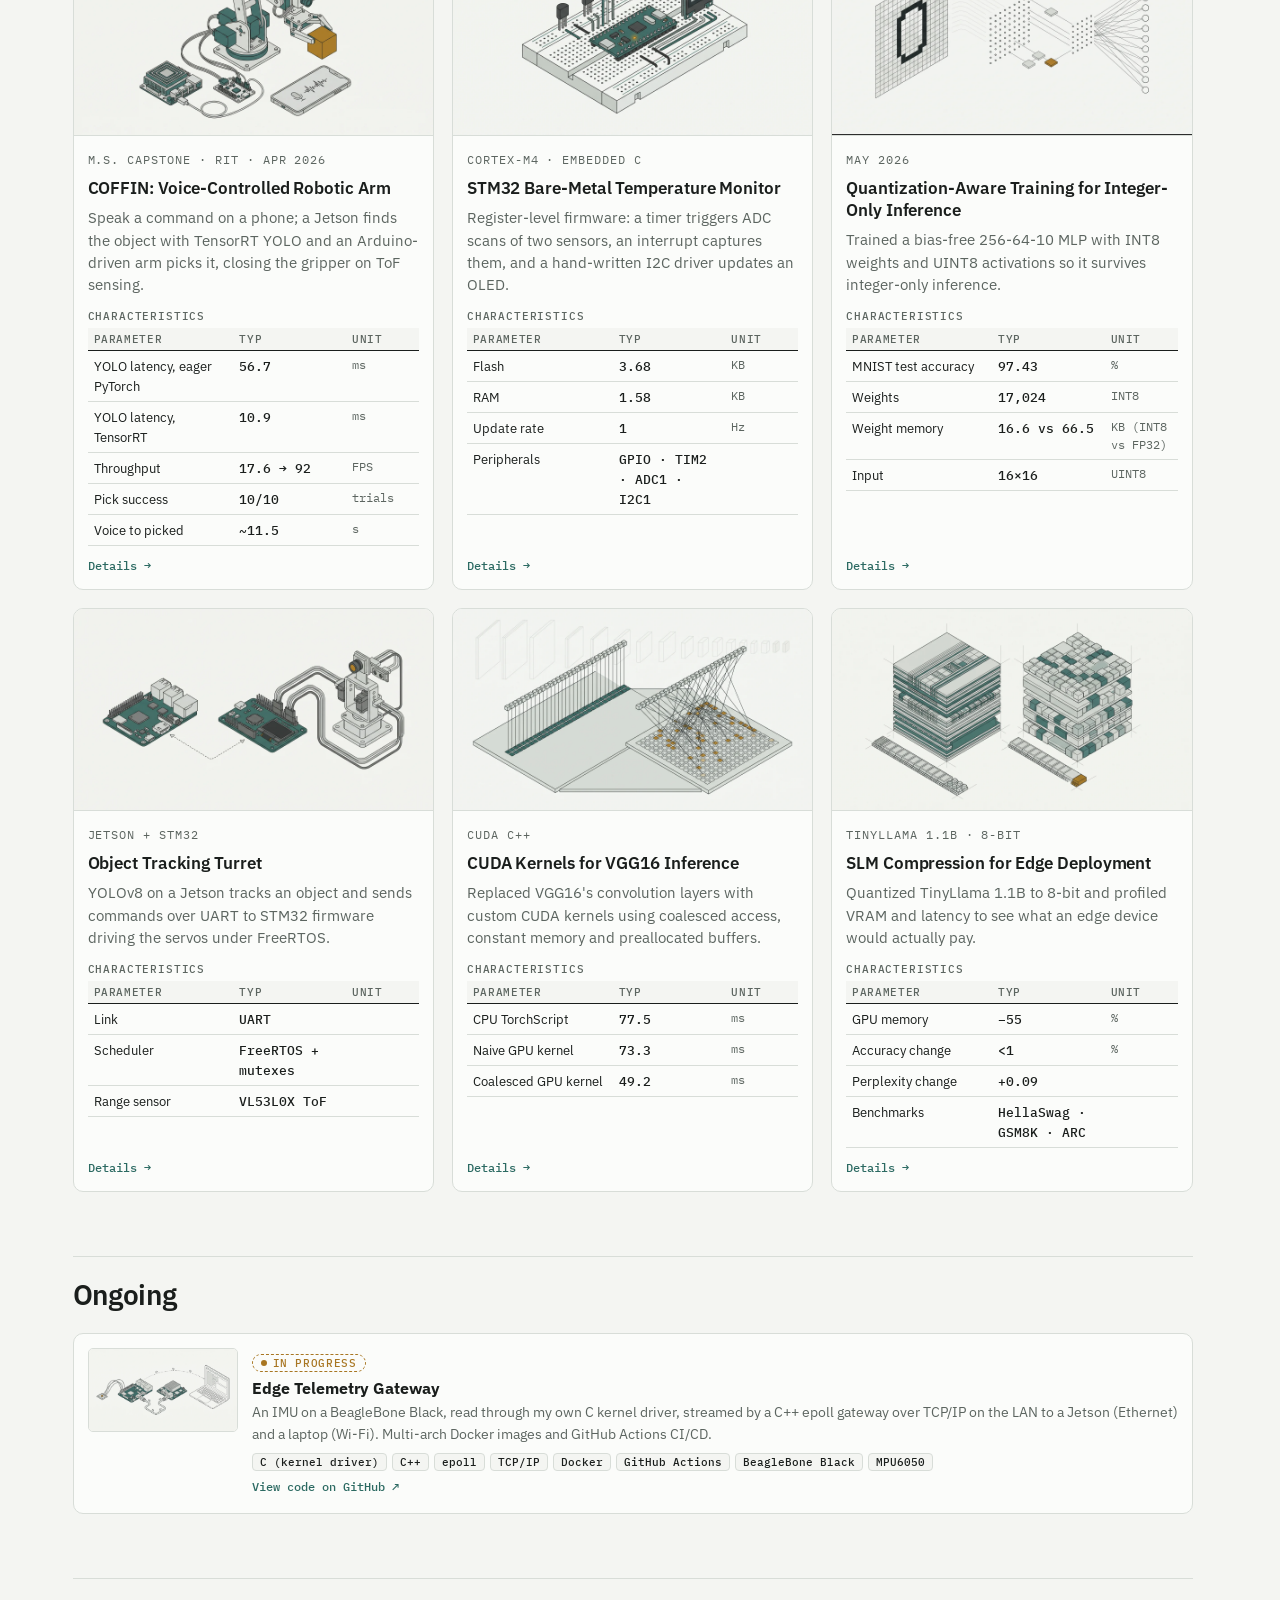
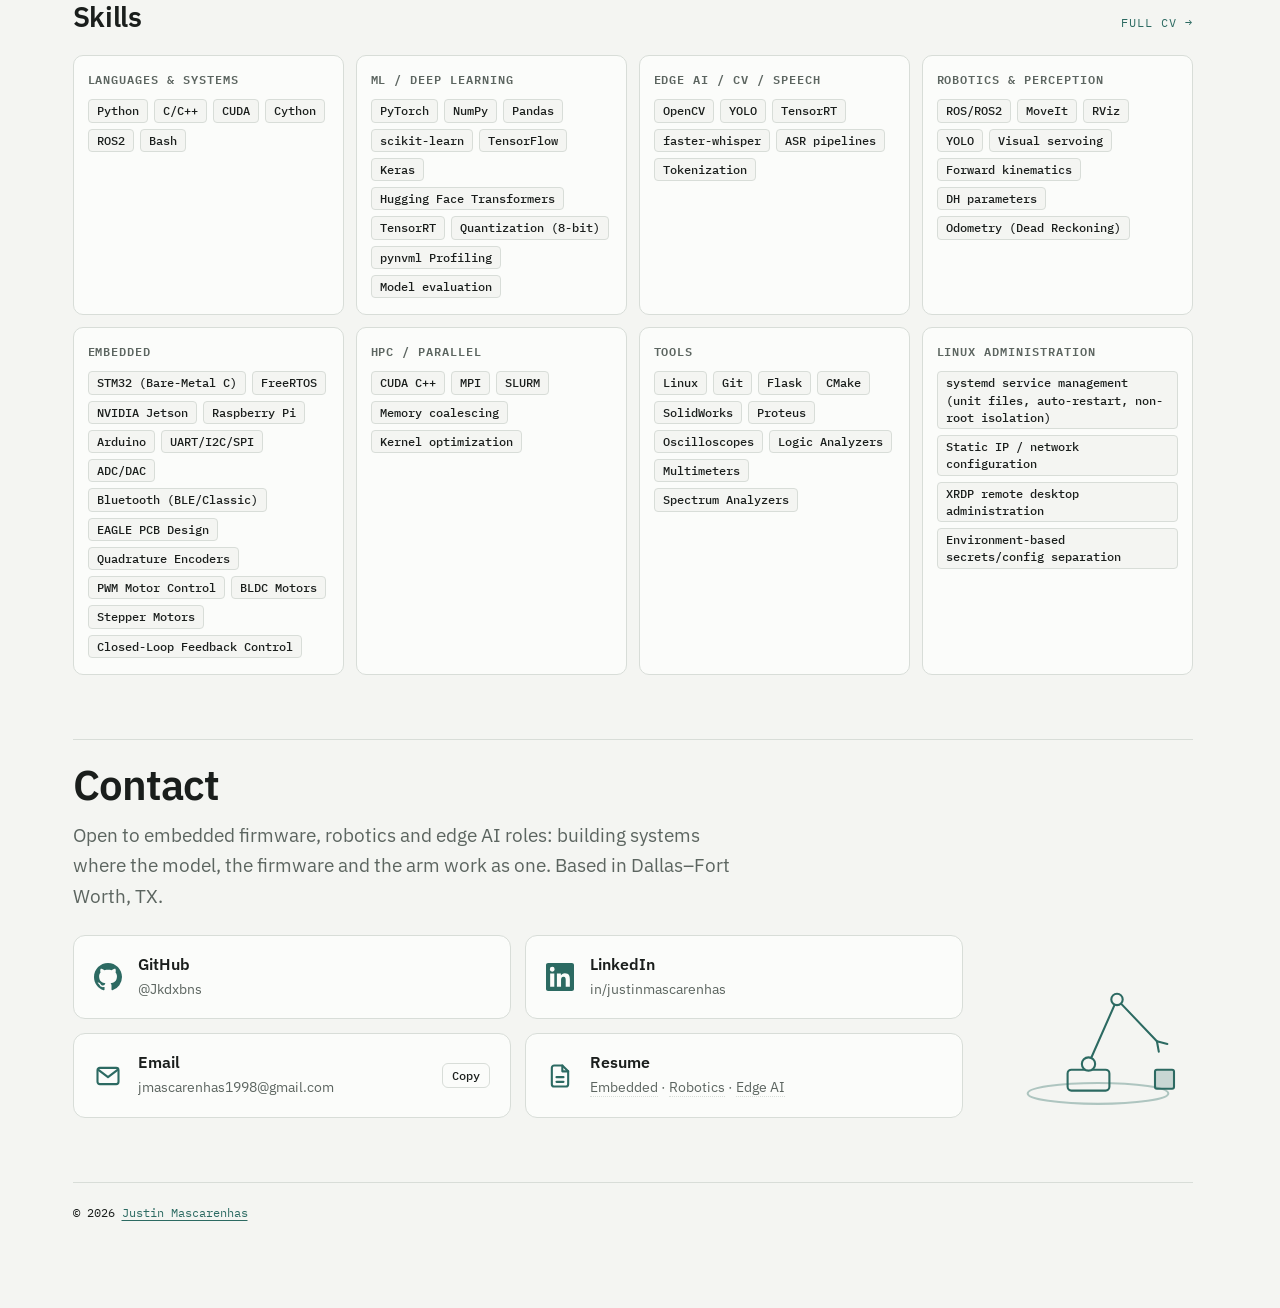
==== commit 686006f8: "Move: hint reads "hover to steer · click a block" Co-Authored-By: Claude Opus 5.5 <noreply@anthropic" ====
--- a/index.html
+++ b/index.html
@@ -102,7 +102,7 @@
 
     <!-- MOVE: robot arm -->
     <div class="panel" id="p-arm">
-      <div class="phd"><span><b>Move</b> · <span class="tag">2-link IK, collision-checked</span></span><span class="hdr-r"><span id="hint">steer · click a block</span><button class="btn retry" id="retryBtn" type="button" title="Re-home the arm and retry the last rejected pick">↺ Retry</button></span></div>
+      <div class="phd"><span><b>Move</b> · <span class="tag">2-link IK, collision-checked</span></span><span class="hdr-r"><span id="hint">hover to steer · click a block</span><button class="btn retry" id="retryBtn" type="button" title="Re-home the arm and retry the last rejected pick">↺ Retry</button></span></div>
       <div class="disp" id="stage">
         <canvas id="cv" role="img" aria-label="Two-link robot arm with numbered blocks. The block picked is the digit classified by the Edge AI panel; firmware limits shade the reachable workspace."></canvas>
         <div class="warn" id="warn" role="status"><b id="warnT">COLLISION WARNING · CANNOT MOVE</b><span id="warnWhy"></span></div>
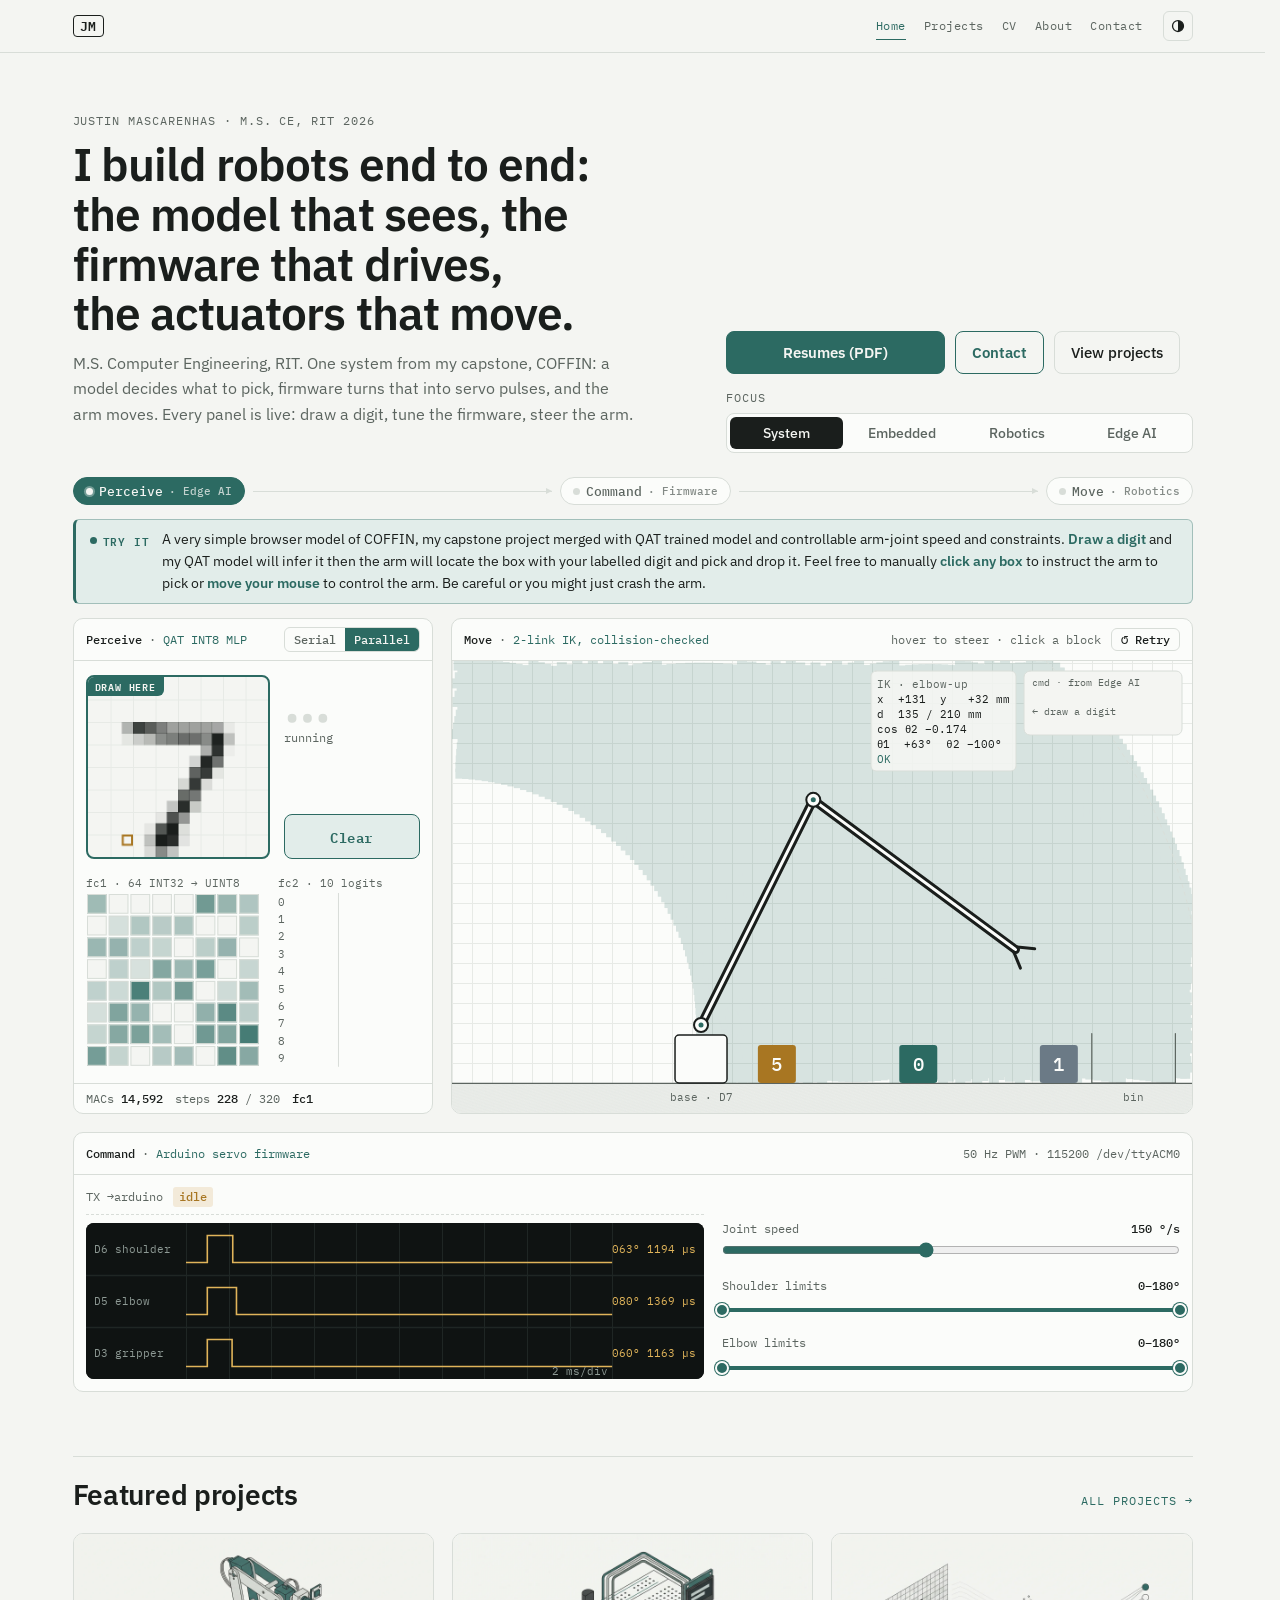
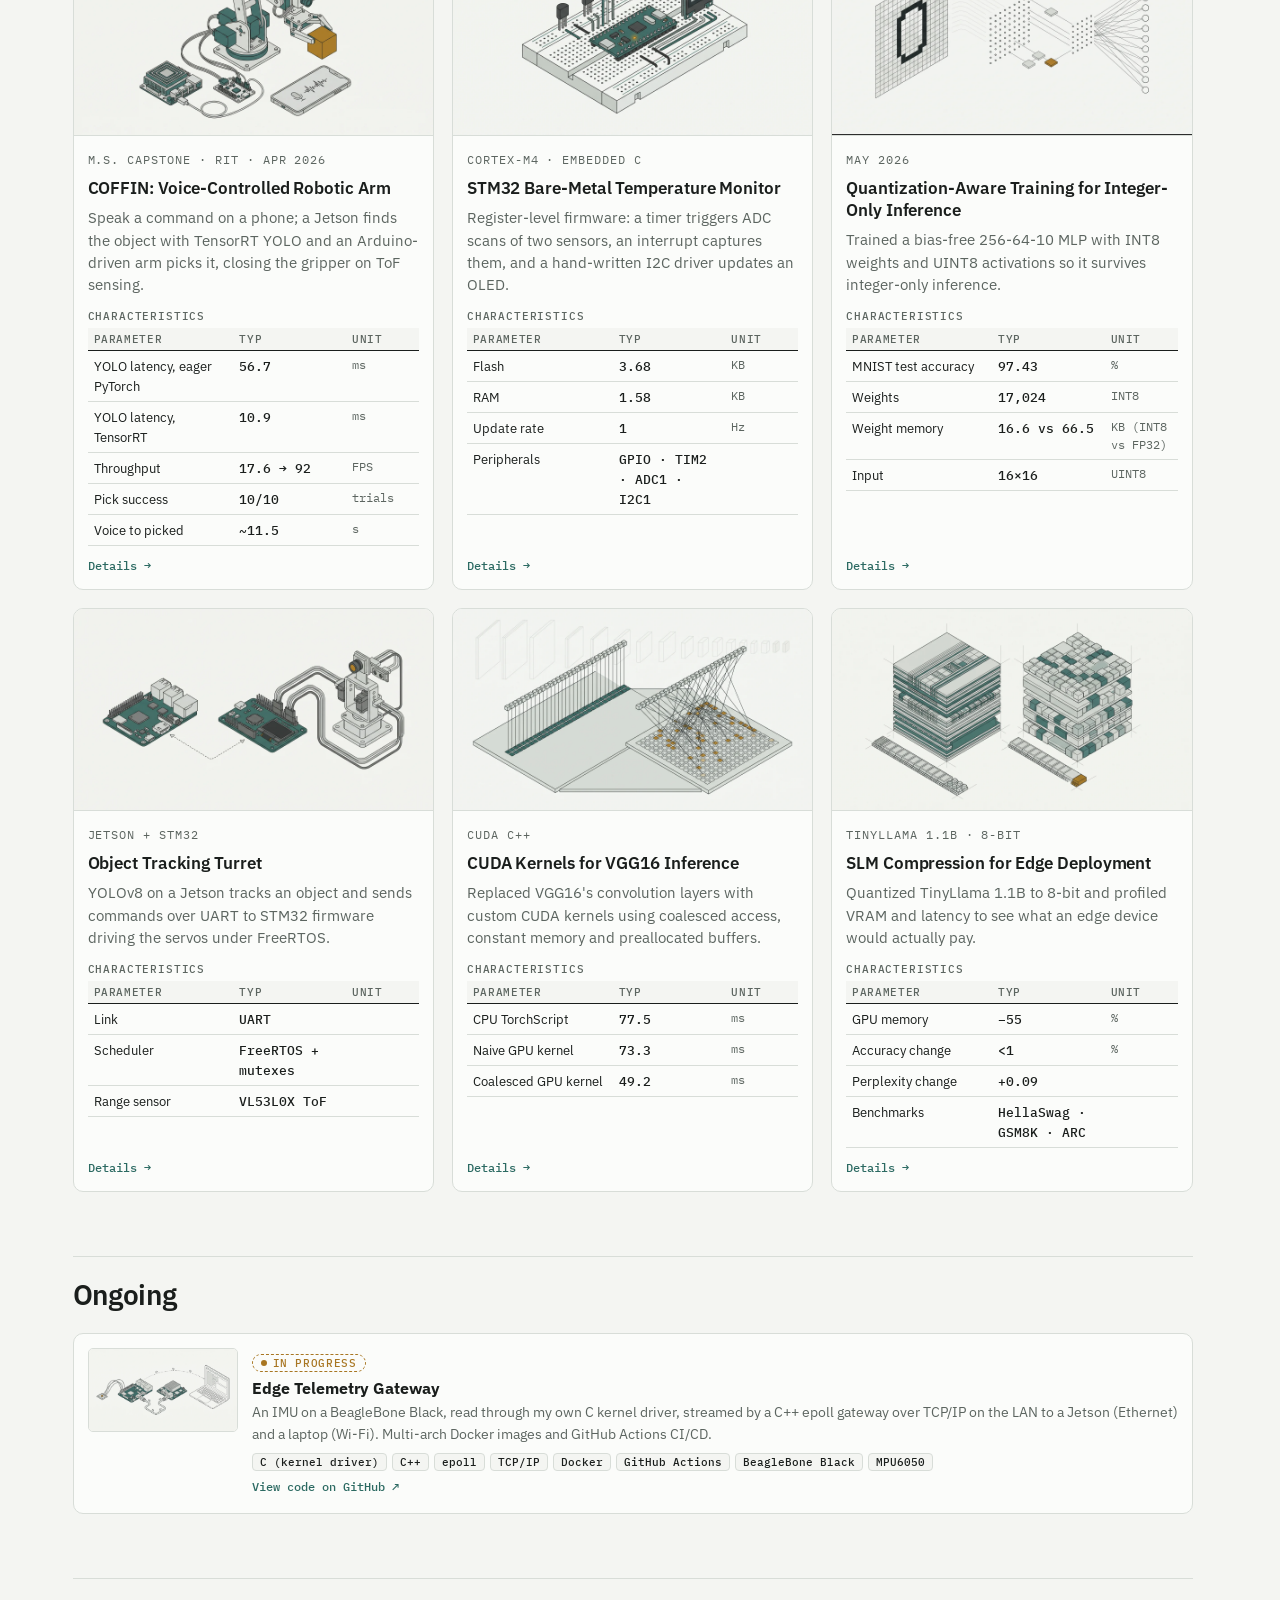
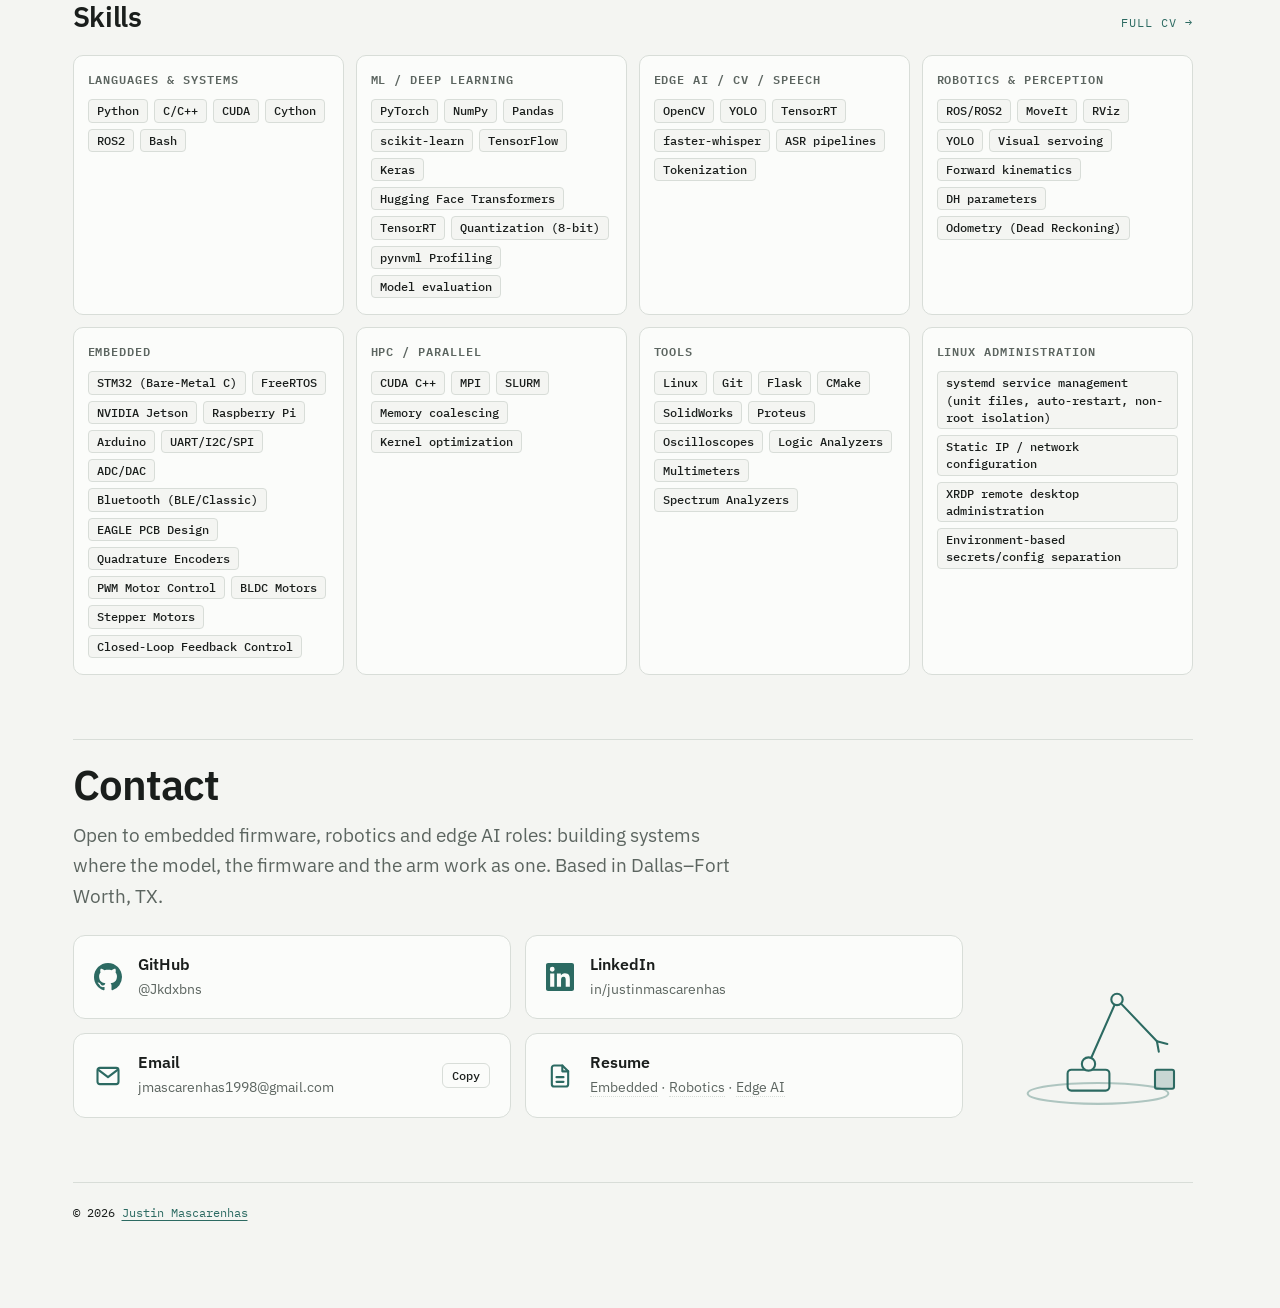
==== commit b8eeefdb: "Move: not-allowed cursor over the arm while its panel is locked The arm stage's id-level crosshair/p" ====
--- a/index.html
+++ b/index.html
@@ -26,7 +26,7 @@
 <link rel="preconnect" href="https://fonts.googleapis.com">
 <link rel="preconnect" href="https://fonts.gstatic.com" crossorigin>
 <link rel="stylesheet" href="https://fonts.googleapis.com/css2?family=IBM+Plex+Mono:wght@400;500;600&family=IBM+Plex+Sans:wght@400;500;600&display=swap">
-<link rel="stylesheet" href="/assets/css/site.css?v=497d5edd">
+<link rel="stylesheet" href="/assets/css/site.css?v=097de1c3">
 <script type="application/ld+json">
 {"@context":"https://schema.org","@type":"Person","name":"Justin Mascarenhas","url":"https://justinmascarenhas.com/","sameAs":["https://www.linkedin.com/in/justinmascarenhas/","https://github.com/Jkdxbns"],"alumniOf":{"@type":"CollegeOrUniversity","name":"Rochester Institute of Technology"}}
 </script>
--- a/assets/css/site.css
+++ b/assets/css/site.css
@@ -108,6 +108,7 @@
 @media (max-width:520px){.hdr-r #hint{display:none}}
 #stage{cursor:crosshair;touch-action:pan-y}
 #stage.over-block,#stage.over-cam{cursor:pointer}
+.panel.locked #stage,.panel.locked #stage.over-block,.panel.locked #stage.over-cam{cursor:not-allowed}  /* beats the id-level crosshair/pointer while the arm is locked */
 #stage canvas{display:block;width:100%;height:100%}
 .warn{position:absolute;left:50%;top:44%;transform:translate(-50%,-50%) scale(.96);display:grid;gap:2px;justify-items:center;text-align:center;background:var(--danger-soft);border:1px solid var(--danger);color:var(--danger);border-radius:6px;padding:7px 12px;font-family:var(--f-mono);font-size:11.5px;pointer-events:none;opacity:0;transition:opacity .15s,transform .15s;max-width:calc(100% - 24px)}
 .warn.on{opacity:1;transform:translate(-50%,-50%) scale(1)}
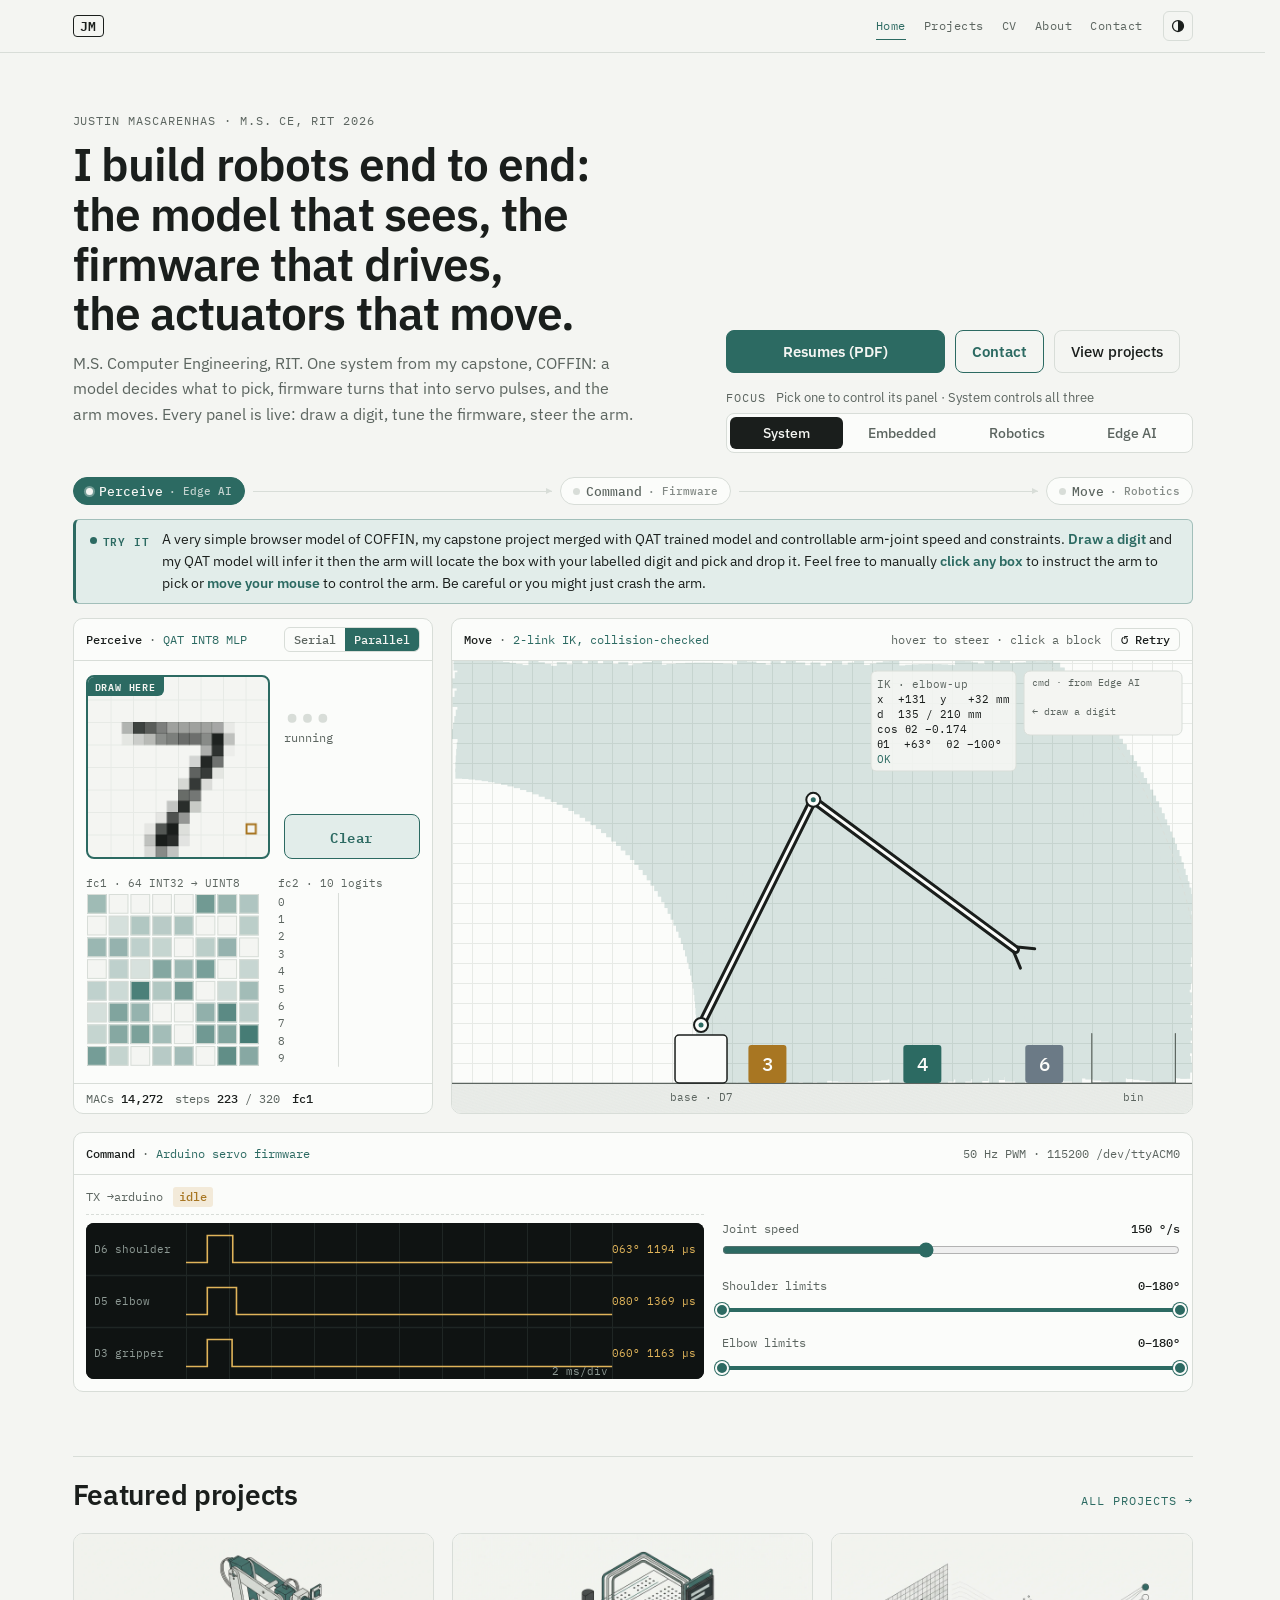
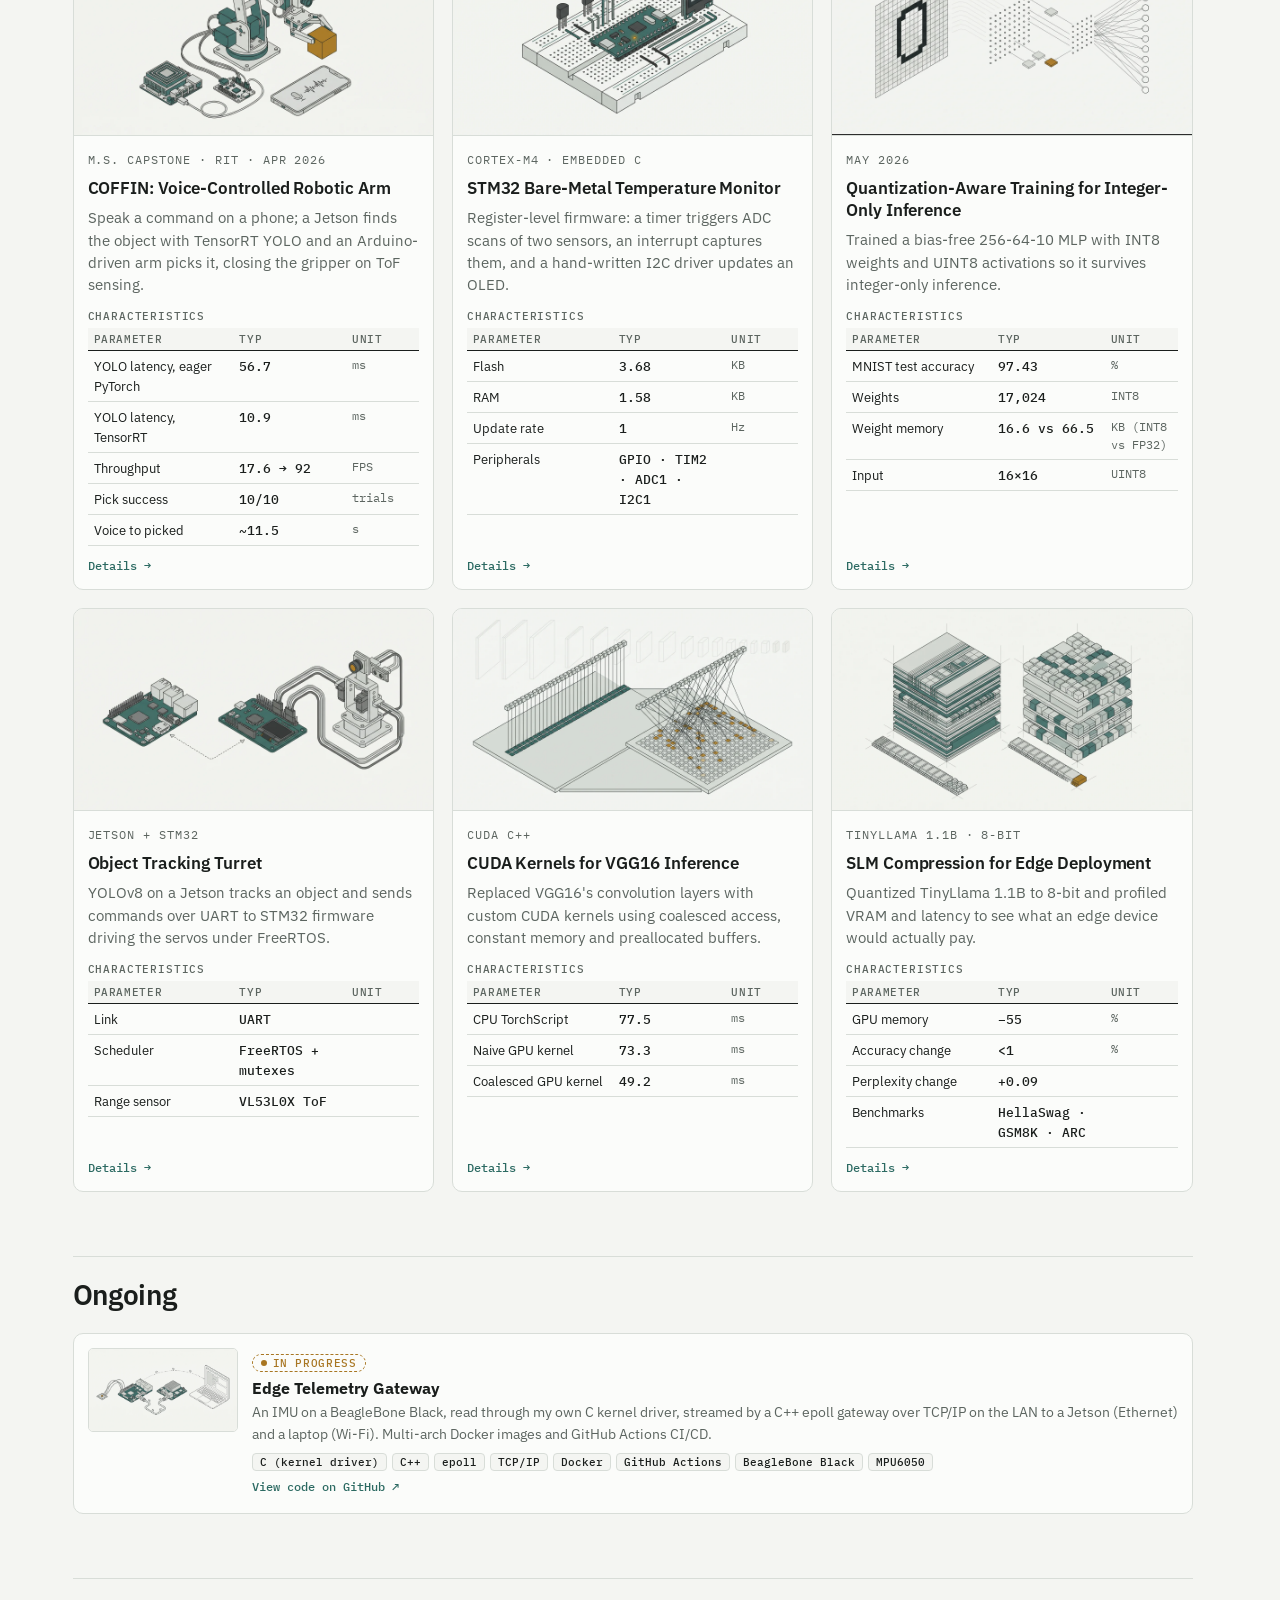
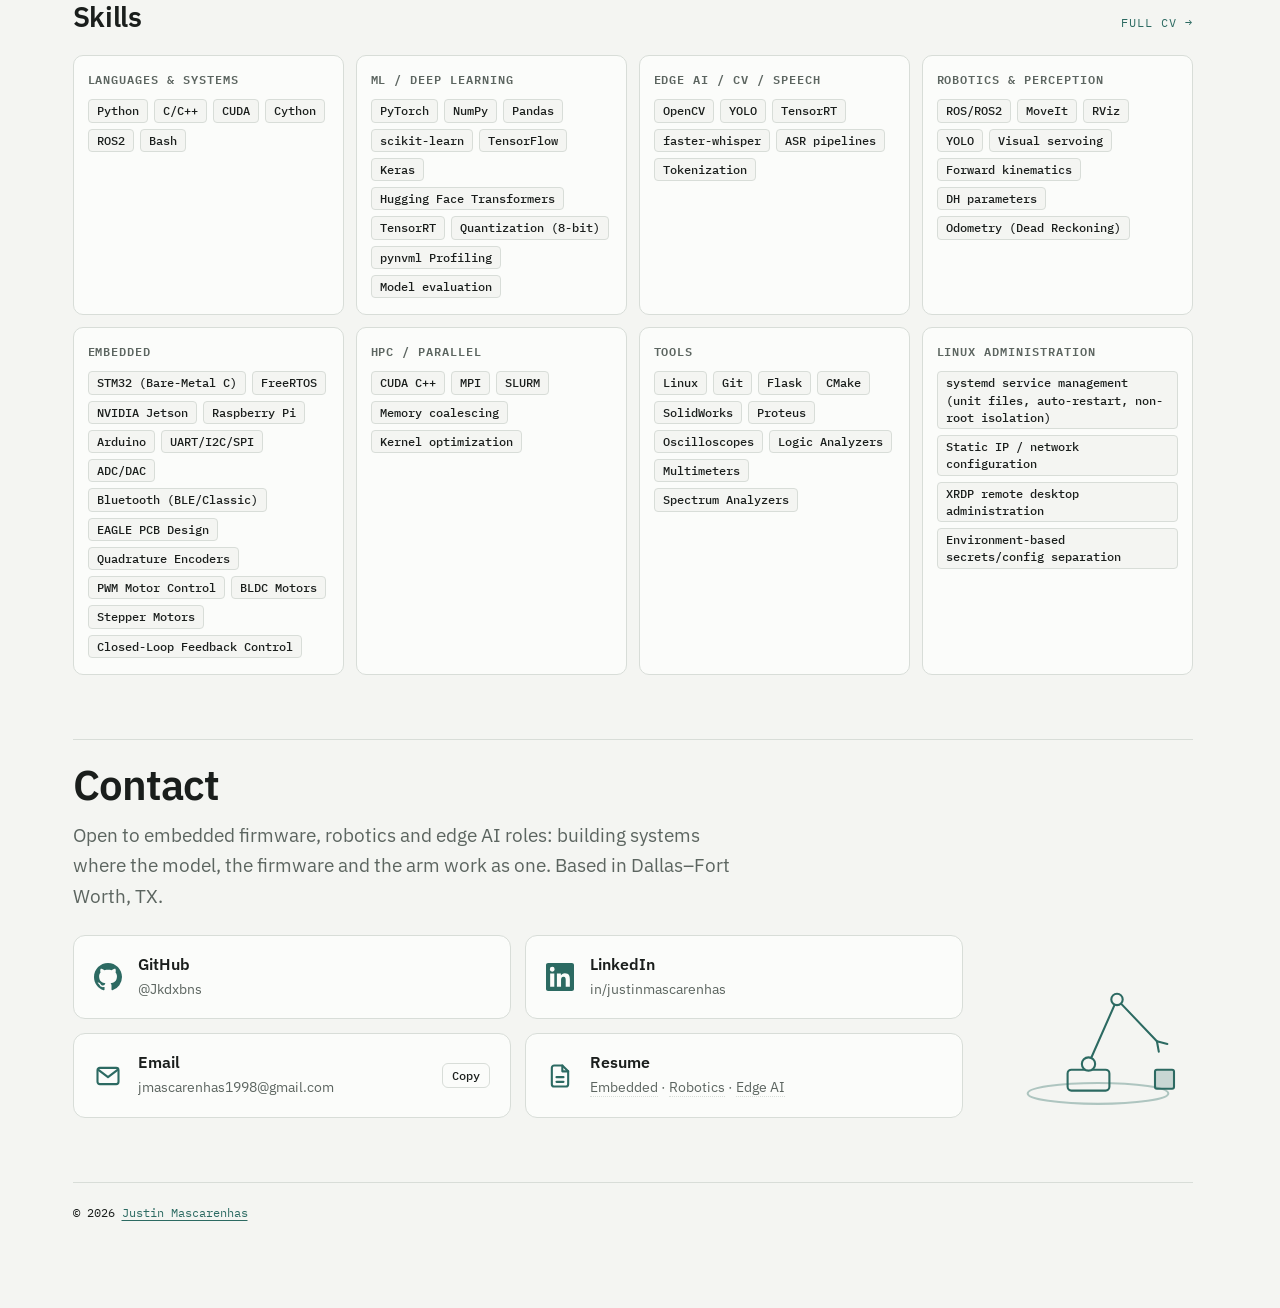
==== commit 3418cadb: "Hero: hint beside the Focus label on how the switch works Co-Authored-By: Claude Opus 5.5 <noreply@a" ====
--- a/index.html
+++ b/index.html
@@ -26,7 +26,7 @@
 <link rel="preconnect" href="https://fonts.googleapis.com">
 <link rel="preconnect" href="https://fonts.gstatic.com" crossorigin>
 <link rel="stylesheet" href="https://fonts.googleapis.com/css2?family=IBM+Plex+Mono:wght@400;500;600&family=IBM+Plex+Sans:wght@400;500;600&display=swap">
-<link rel="stylesheet" href="/assets/css/site.css?v=097de1c3">
+<link rel="stylesheet" href="/assets/css/site.css?v=7a86b357">
 <script type="application/ld+json">
 {"@context":"https://schema.org","@type":"Person","name":"Justin Mascarenhas","url":"https://justinmascarenhas.com/","sameAs":["https://www.linkedin.com/in/justinmascarenhas/","https://github.com/Jkdxbns"],"alumniOf":{"@type":"CollegeOrUniversity","name":"Rochester Institute of Technology"}}
 </script>
@@ -62,7 +62,7 @@
         <a class="btn cta-contact" href="#contact">Contact</a>
         <a class="btn" href="/projects/">View projects</a>
       </div>
-      <div><div class="label" style="margin-bottom:6px">Focus</div>
+      <div><div class="fsw-h"><span class="label">Focus</span><span class="fsw-hint">Pick one to control its panel · System controls all three</span></div>
         <div class="fsw" role="group" aria-label="Choose a focus">
           <button type="button" data-f="system" aria-pressed="true">System</button>
           <button type="button" data-f="embedded" aria-pressed="false">Embedded</button>
--- a/assets/css/site.css
+++ b/assets/css/site.css
@@ -48,6 +48,8 @@
 /* the Resume slot keeps its width when its PDF is missing, so switching focus never moves the buttons */
 .ctas #resume{text-align:center}
 .ctas #resume[hidden]{display:inline-block!important;visibility:hidden}
+.fsw-h{display:flex;flex-wrap:wrap;align-items:baseline;gap:2px 10px;margin-bottom:6px}
+.fsw-hint{font-size:12.5px;color:var(--muted)}
 .fsw{display:grid;grid-template-columns:repeat(4,minmax(0,1fr));border:1px solid var(--line);border-radius:8px;padding:3px;gap:3px;background:var(--panel);max-width:100%}
 .fsw button{font:500 13.5px var(--f-sans);border:0;background:none;color:var(--muted);padding:7px 12px;border-radius:6px;cursor:pointer;white-space:nowrap}
 .fsw button[aria-pressed="true"]{background:var(--fg);color:var(--bg)}
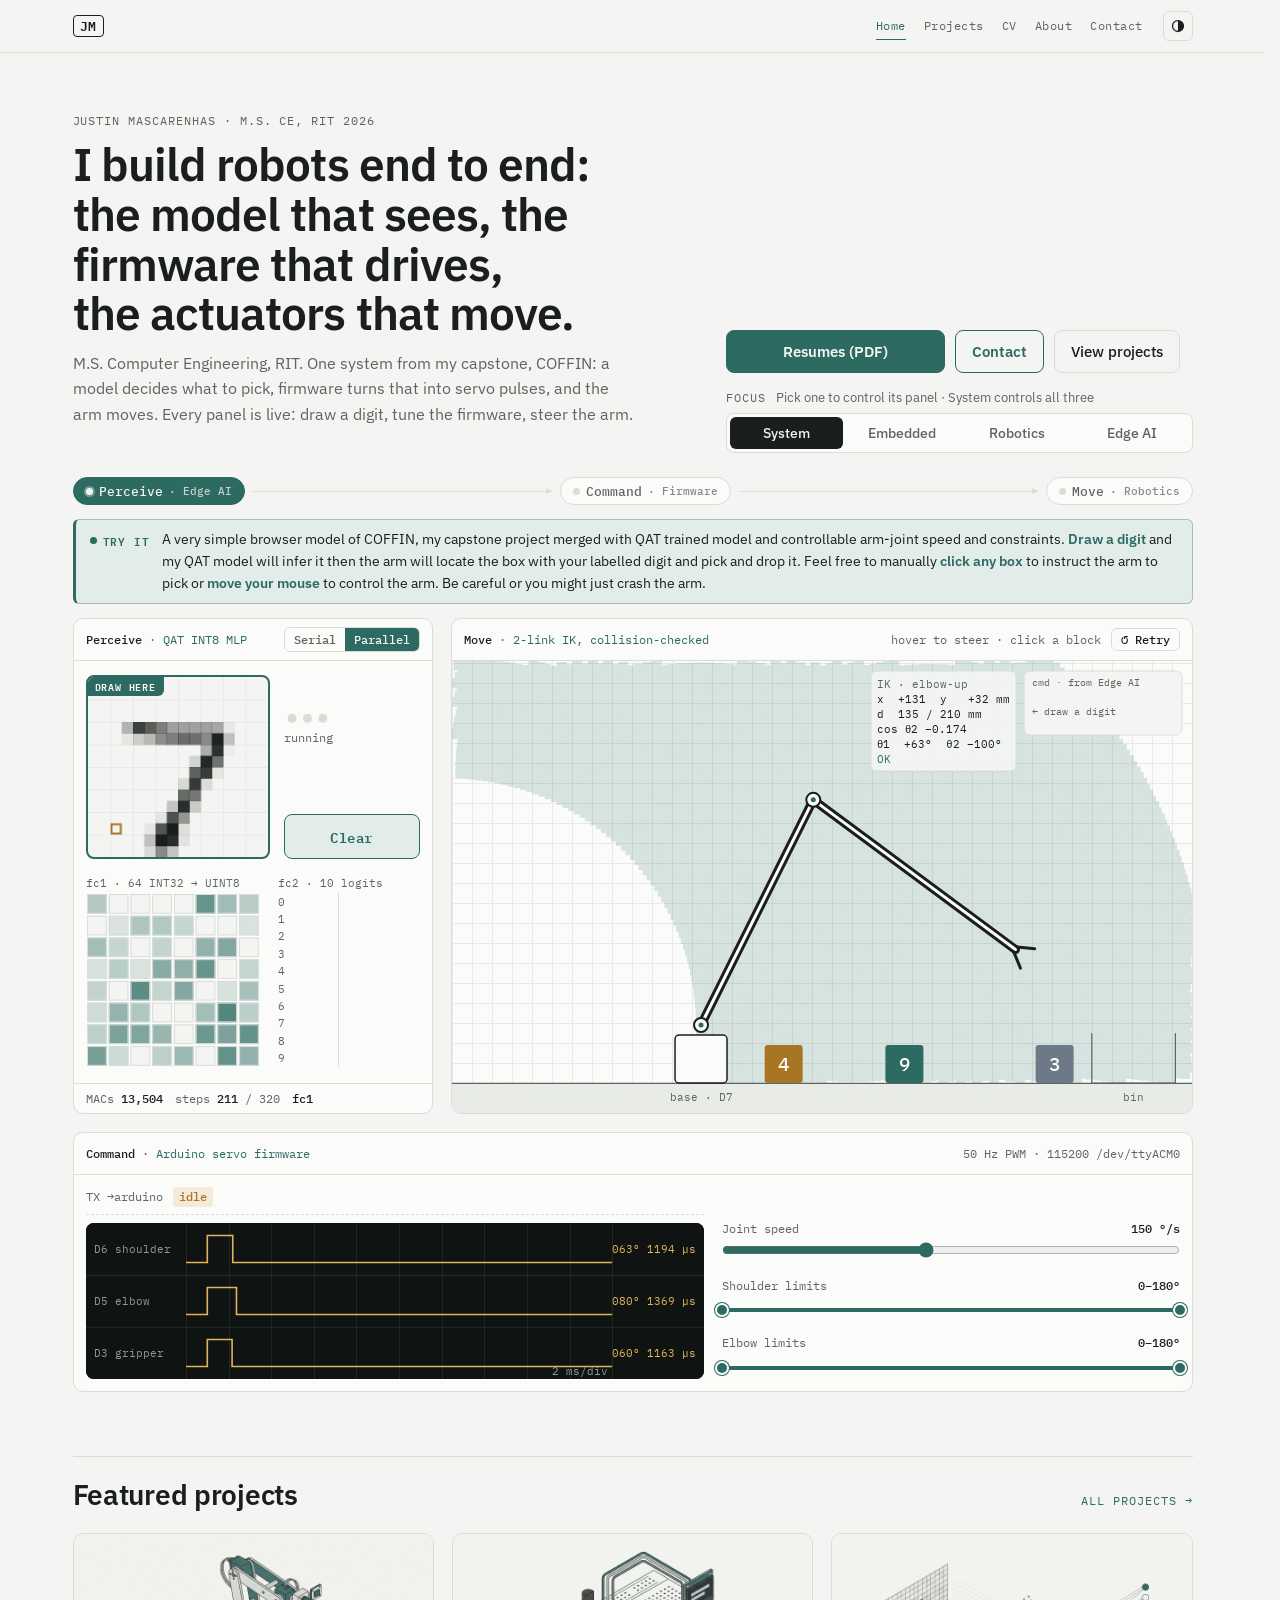
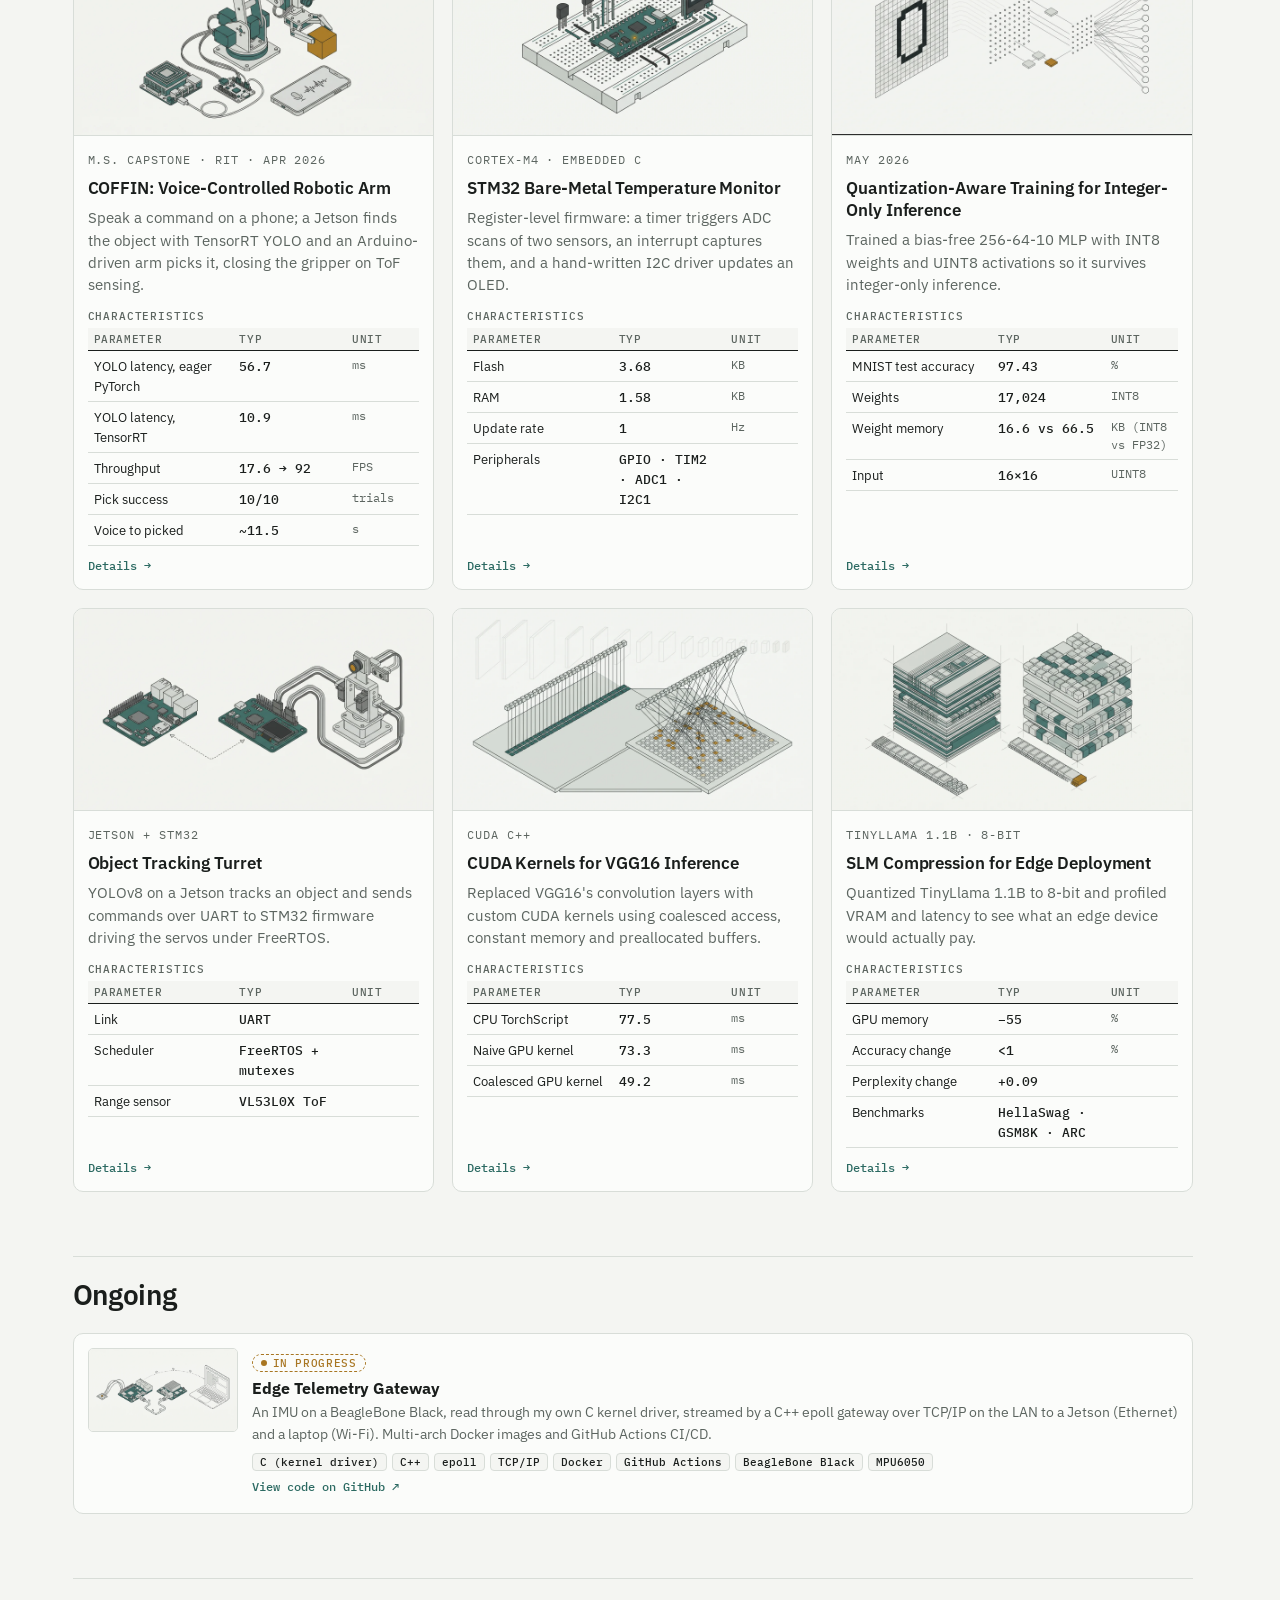
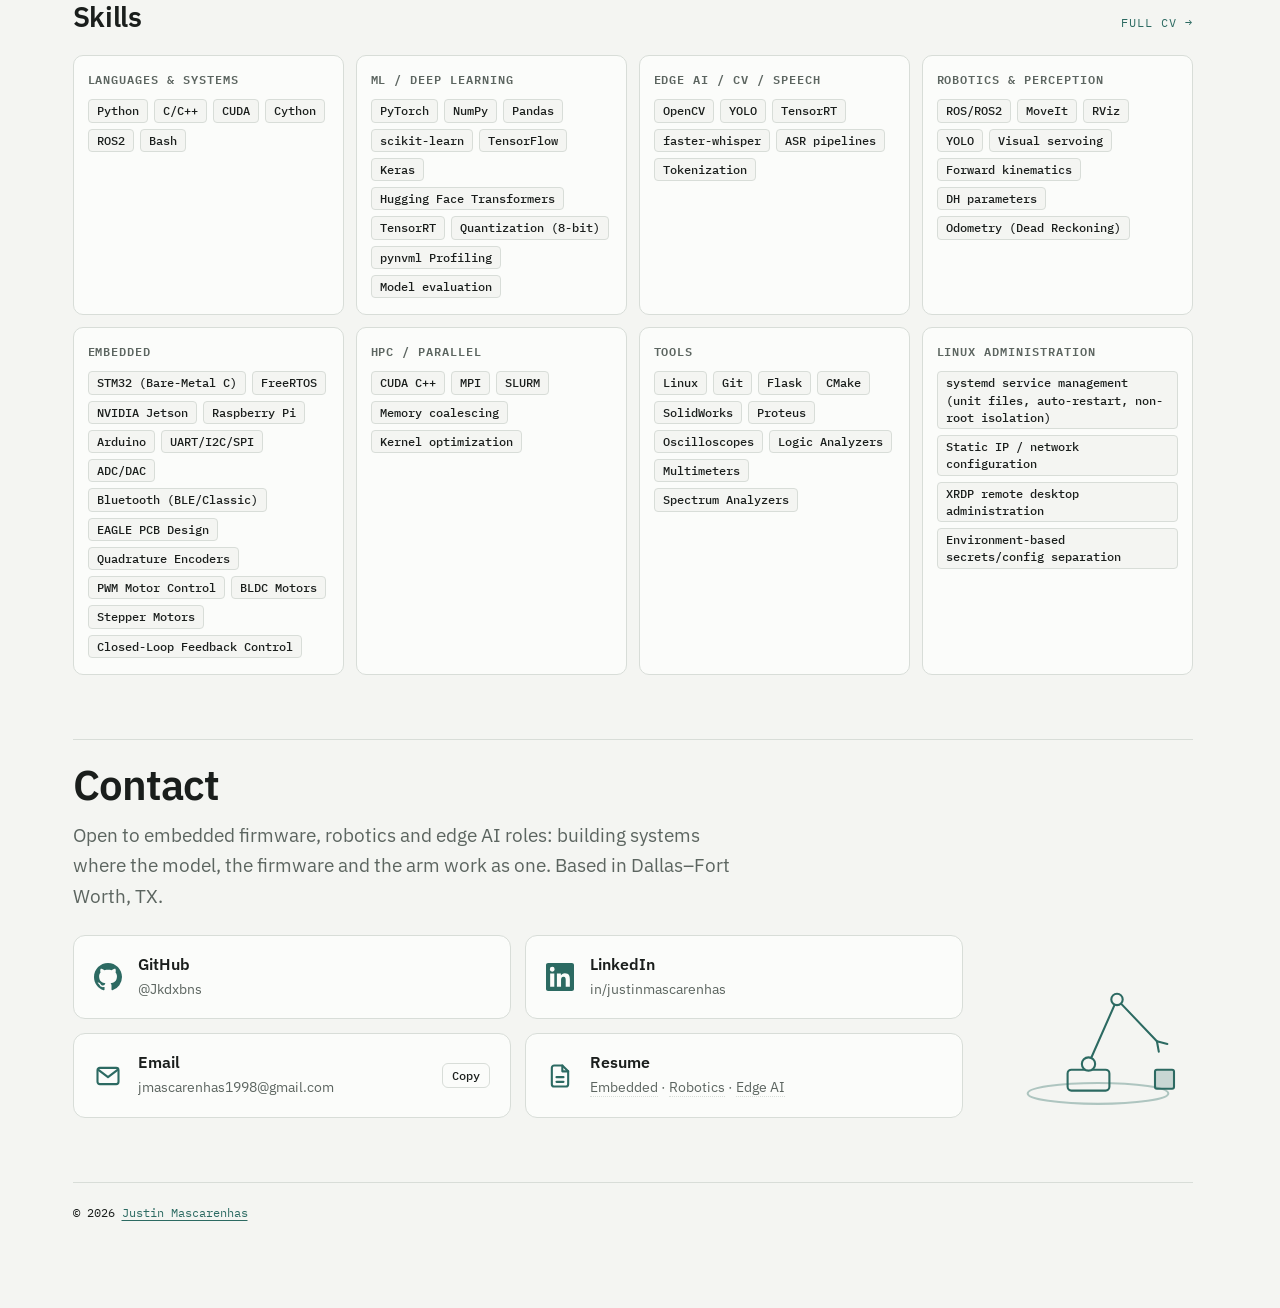
==== commit 3ed9025e: "Contact: "Connect with me" form (off until a Web3Forms key is set) Name, email, subject, message and" ====
--- a/index.html
+++ b/index.html
@@ -25,8 +25,8 @@
 <script>try{var t=localStorage.getItem("jm-theme");if(t)document.documentElement.setAttribute("data-theme",t)}catch(e){}</script>
 <link rel="preconnect" href="https://fonts.googleapis.com">
 <link rel="preconnect" href="https://fonts.gstatic.com" crossorigin>
-<link rel="stylesheet" href="https://fonts.googleapis.com/css2?family=IBM+Plex+Mono:wght@400;500;600&family=IBM+Plex+Sans:wght@400;500;600&display=swap">
-<link rel="stylesheet" href="/assets/css/site.css?v=7a86b357">
+<link rel="stylesheet" href="https://fonts.googleapis.com/css2?family=IBM+Plex+Mono:wght@400;500;600&family=IBM+Plex+Sans:ital,wght@0,400;0,500;0,600;1,600&display=swap">
+<link rel="stylesheet" href="/assets/css/site.css?v=e1699598">
 <script type="application/ld+json">
 {"@context":"https://schema.org","@type":"Person","name":"Justin Mascarenhas","url":"https://justinmascarenhas.com/","sameAs":["https://www.linkedin.com/in/justinmascarenhas/","https://github.com/Jkdxbns"],"alumniOf":{"@type":"CollegeOrUniversity","name":"Rochester Institute of Technology"}}
 </script>
@@ -153,6 +153,20 @@
           <div class="ct-card"><svg class="ic" viewBox="0 0 24 24" aria-hidden="true" fill="none" stroke="currentColor" stroke-width="1.8" stroke-linecap="round" stroke-linejoin="round"><rect x="3" y="5" width="18" height="14" rx="2"/><path d="m3.5 6.5 8.5 6.5 8.5-6.5"/></svg><span><b><a id="mailto" href="#">Email</a></b><small id="mail"></small></span><button class="ct-copy" id="copy" type="button" aria-label="Copy email address">Copy</button><span class="copied" id="copied" role="status" aria-live="polite"></span></div>
           <div class="ct-card"><svg class="ic" viewBox="0 0 24 24" aria-hidden="true" fill="none" stroke="currentColor" stroke-width="1.8" stroke-linecap="round" stroke-linejoin="round"><path d="M14 3H7a2 2 0 0 0-2 2v14a2 2 0 0 0 2 2h10a2 2 0 0 0 2-2V8z"/><path d="M14 3v5h5M9 13h6M9 17h6"/></svg><span><b>Resume</b><small class="ct-res" id="ctRes"></small></span></div>
         </div>
+        <button class="btn ct-open" id="cfOpen" type="button" aria-expanded="false" aria-controls="cf" hidden>Connect with me →</button>
+        <form class="cf" id="cf" hidden novalidate>
+          <h3 class="cf-h">Let's build <em>something.</em></h3>
+          <div class="cf-row">
+            <label class="cf-f"><span>Name</span><input name="name" autocomplete="name" placeholder="Your name" required maxlength="120"></label>
+            <label class="cf-f"><span>Email</span><input name="email" type="email" autocomplete="email" placeholder="you@example.com" required maxlength="200"></label>
+          </div>
+          <label class="cf-f"><span>Subject</span><input name="subject" placeholder="What's it about?" required maxlength="160"></label>
+          <label class="cf-f"><span>Message</span><textarea name="message" rows="6" placeholder="A few words about the role or project, or just say hi." required maxlength="5000"></textarea></label>
+          <fieldset class="cf-topic"><legend>Topic</legend><div class="cf-chips" id="cfTopics"></div></fieldset>
+          <input type="checkbox" name="botcheck" class="cf-hp" tabindex="-1" autocomplete="off" aria-hidden="true">
+          <div class="cf-send"><button class="btn cf-btn" type="submit" id="cfBtn">Send message</button><span class="cf-alt">Prefer email? <a id="cfMail" href="#"></a></span></div>
+          <p class="cf-status" id="cfStatus" role="status" aria-live="polite"></p>
+        </form>
       </div>
       <svg class="ct-art" viewBox="0 0 200 190" aria-hidden="true" fill="none" stroke="currentColor" stroke-width="2.2" stroke-linecap="round" stroke-linejoin="round">
         <ellipse cx="100" cy="171" rx="74" ry="11" stroke-opacity=".35"/>
@@ -176,12 +190,12 @@
 
 <noscript><p class="wrap">The live demos and project lists need JavaScript. Email: jmascarenhas1998@gmail.com · <a href="https://www.linkedin.com/in/justinmascarenhas/">LinkedIn</a> · <a href="https://github.com/Jkdxbns">GitHub</a></p></noscript>
 
-<script src="/assets/data/content.js?v=7804a0d4"></script>
+<script src="/assets/data/content.js?v=a28e2b2c"></script>
 <script src="/assets/data/qat-weights.js?v=249c9497"></script>
 <script src="/assets/js/theme.js?v=f0f8a6a8"></script>
 <script src="/assets/js/hero-page.js?v=1602d59d"></script>
 <script src="/assets/js/hero-robot.js?v=1febb6e7"></script>
 <script src="/assets/js/hero-edge.js?v=3fa43dc9"></script>
-<script src="/assets/js/site.js?v=393de1bf"></script>
+<script src="/assets/js/site.js?v=8f3cc914"></script>
 </body>
 </html>
--- a/assets/css/site.css
+++ b/assets/css/site.css
@@ -484,3 +484,33 @@
 .cvt-meta{font:11.5px var(--f-mono);color:var(--muted);margin:4px 0 8px}
 .cvt p{margin:0;font-size:13.5px;line-height:1.55;color:var(--muted);display:-webkit-box;-webkit-line-clamp:3;-webkit-box-orient:vertical;overflow:hidden}
 @media (prefers-reduced-motion:reduce){.cvt:hover{transform:none}}
+/* contact form */
+.ct-open{margin-top:16px;font:600 14px var(--f-sans);padding:11px 18px;border-radius:8px;color:var(--accent);background:var(--accent-soft);border:1.5px solid var(--accent)}
+.ct-open:hover{background:var(--accent);color:var(--bg)}
+.cf{margin-top:22px;padding:26px 26px 22px;border:1px solid var(--line);border-radius:12px;background:var(--panel);display:grid;gap:18px;scroll-margin-top:72px}
+@media (max-width:520px){.cf{padding:20px 16px}}
+.cf-h{margin:0 0 4px;font-size:clamp(28px,4.2vw,44px);line-height:1.05;letter-spacing:-.02em;font-weight:600}
+.cf-h em{font-style:italic;color:var(--accent)}
+.cf-row{display:grid;grid-template-columns:repeat(2,minmax(0,1fr));gap:18px}
+@media (max-width:620px){.cf-row{grid-template-columns:minmax(0,1fr)}}
+.cf-f{display:grid;gap:7px;min-width:0}
+.cf-f>span,.cf-topic legend{font:500 11px var(--f-mono);letter-spacing:.1em;text-transform:uppercase;color:var(--muted)}
+.cf-f input,.cf-f textarea{font:15px/1.5 var(--f-sans);color:var(--fg);background:var(--bg);border:1px solid var(--line);border-radius:8px;padding:11px 14px;width:100%;box-sizing:border-box}
+.cf-f textarea{resize:vertical;min-height:130px}
+.cf-f input::placeholder,.cf-f textarea::placeholder{color:var(--muted);opacity:.75}
+.cf-f input:focus,.cf-f textarea:focus{outline:2px solid var(--accent);outline-offset:1px;border-color:var(--accent)}
+.cf-topic{border:0;margin:0;padding:0;display:grid;gap:9px}
+.cf-topic legend{padding:0;margin-bottom:9px}
+.cf-chips{display:flex;flex-wrap:wrap;gap:8px}
+.cf-chips .chip{font-size:12px;padding:7px 14px;letter-spacing:.04em;text-transform:uppercase}
+.cf-chips .chip[aria-pressed="true"]{background:var(--fg);color:var(--bg);border-color:var(--fg)}
+.cf-hp{position:absolute;left:-9999px;width:1px;height:1px;opacity:0}
+.cf-send{display:flex;flex-wrap:wrap;align-items:center;gap:10px 18px}
+.cf-btn{font:600 14px var(--f-sans);padding:12px 22px;border-radius:999px;background:var(--fg);color:var(--bg);border-color:var(--fg)}
+.cf-btn:hover{background:var(--accent);border-color:var(--accent)}
+.cf-btn:disabled{opacity:.6;cursor:progress}
+.cf-alt{font-size:13.5px;color:var(--muted)}
+.cf-alt a{color:var(--fg)}
+.cf-status{margin:0;font-size:14px;min-height:1.4em}
+.cf-status.ok{color:var(--accent)}
+.cf-status.err{color:var(--danger,#b4442c)}
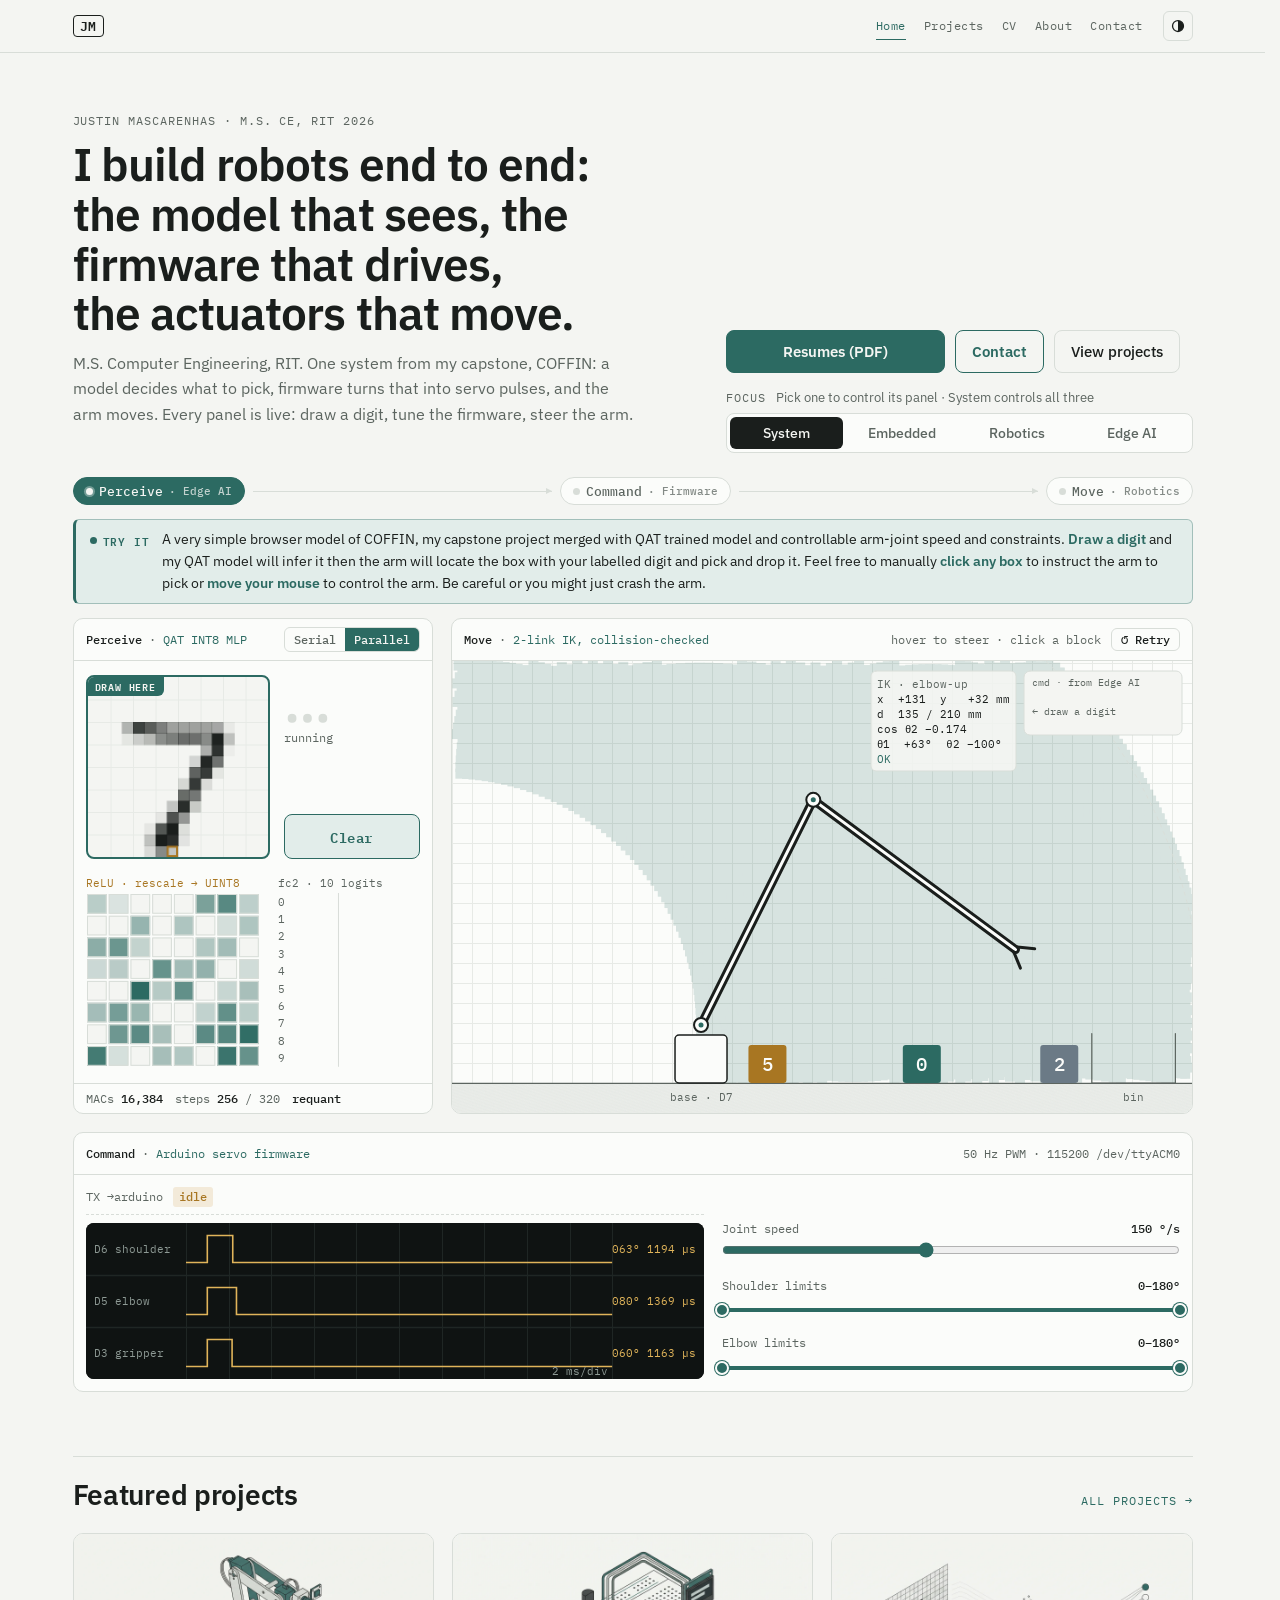
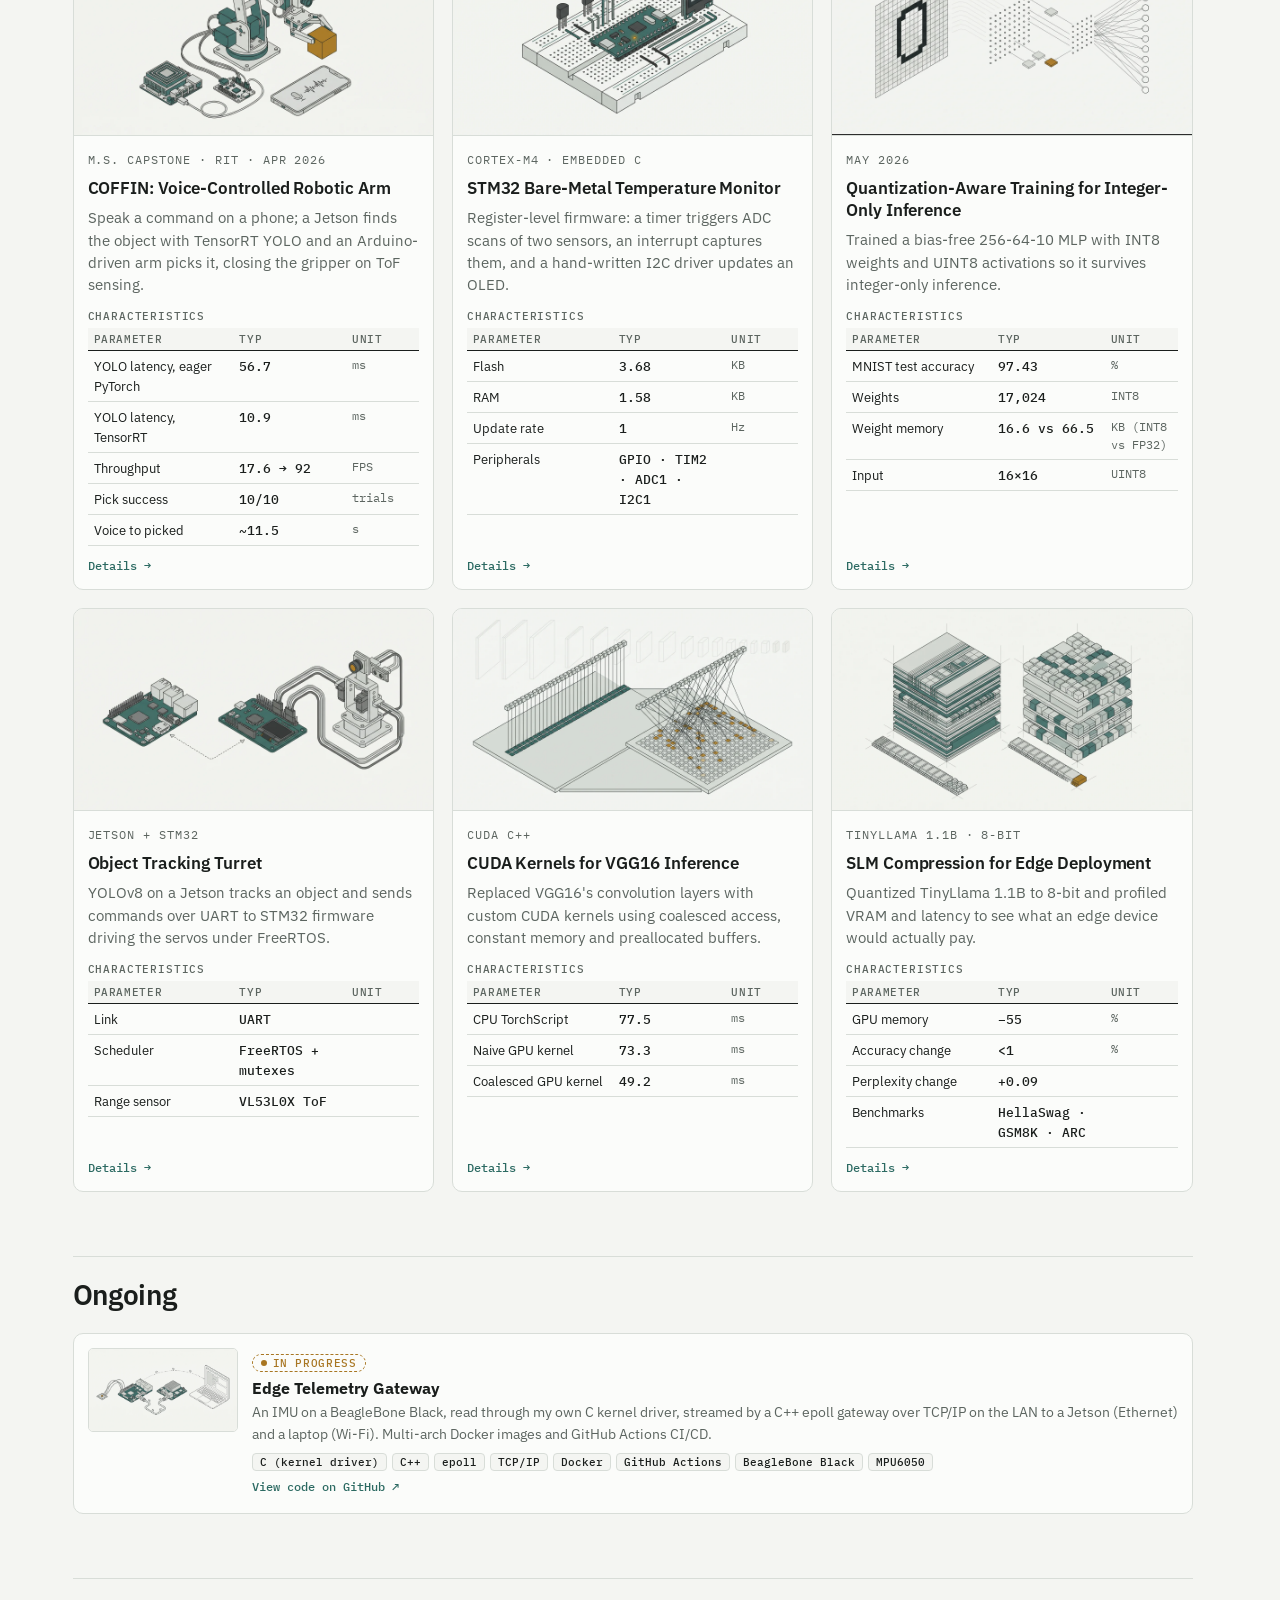
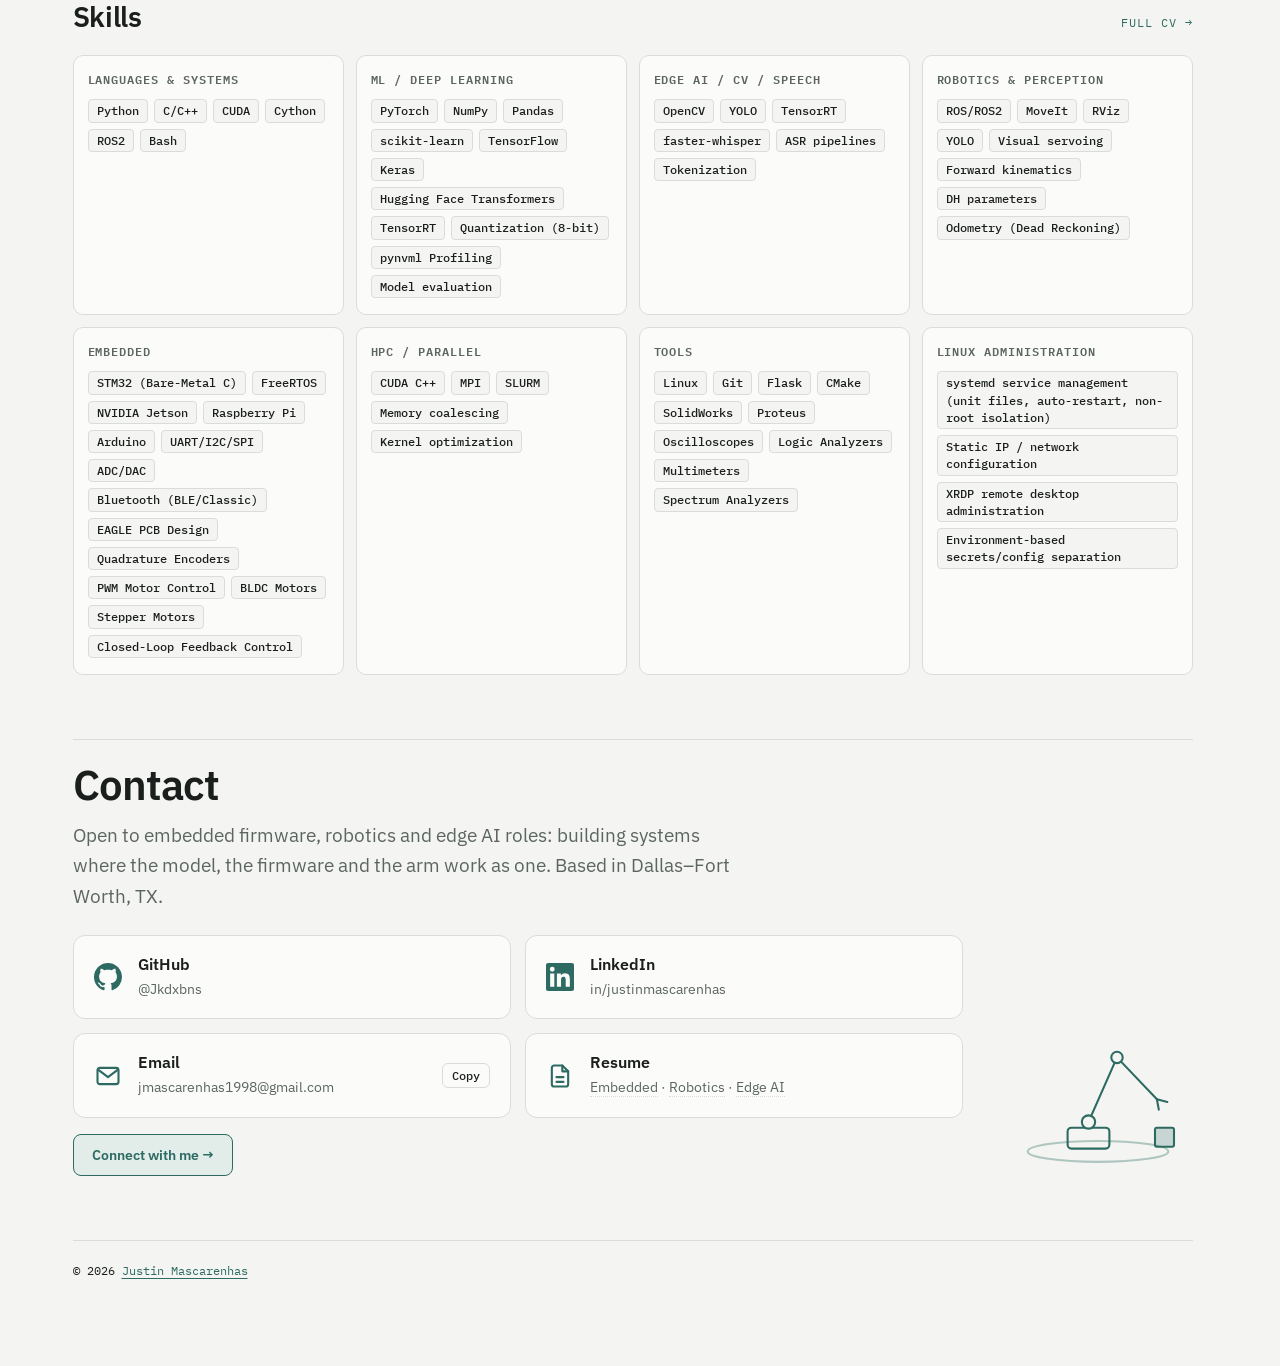
==== commit 5ba97e94: "Contact: switch on the form with the Web3Forms public access key Co-Authored-By: Claude Opus 5.5 <no" ====
--- a/index.html
+++ b/index.html
@@ -190,7 +190,7 @@
 
 <noscript><p class="wrap">The live demos and project lists need JavaScript. Email: jmascarenhas1998@gmail.com · <a href="https://www.linkedin.com/in/justinmascarenhas/">LinkedIn</a> · <a href="https://github.com/Jkdxbns">GitHub</a></p></noscript>
 
-<script src="/assets/data/content.js?v=a28e2b2c"></script>
+<script src="/assets/data/content.js?v=b2c23c13"></script>
 <script src="/assets/data/qat-weights.js?v=249c9497"></script>
 <script src="/assets/js/theme.js?v=f0f8a6a8"></script>
 <script src="/assets/js/hero-page.js?v=1602d59d"></script>
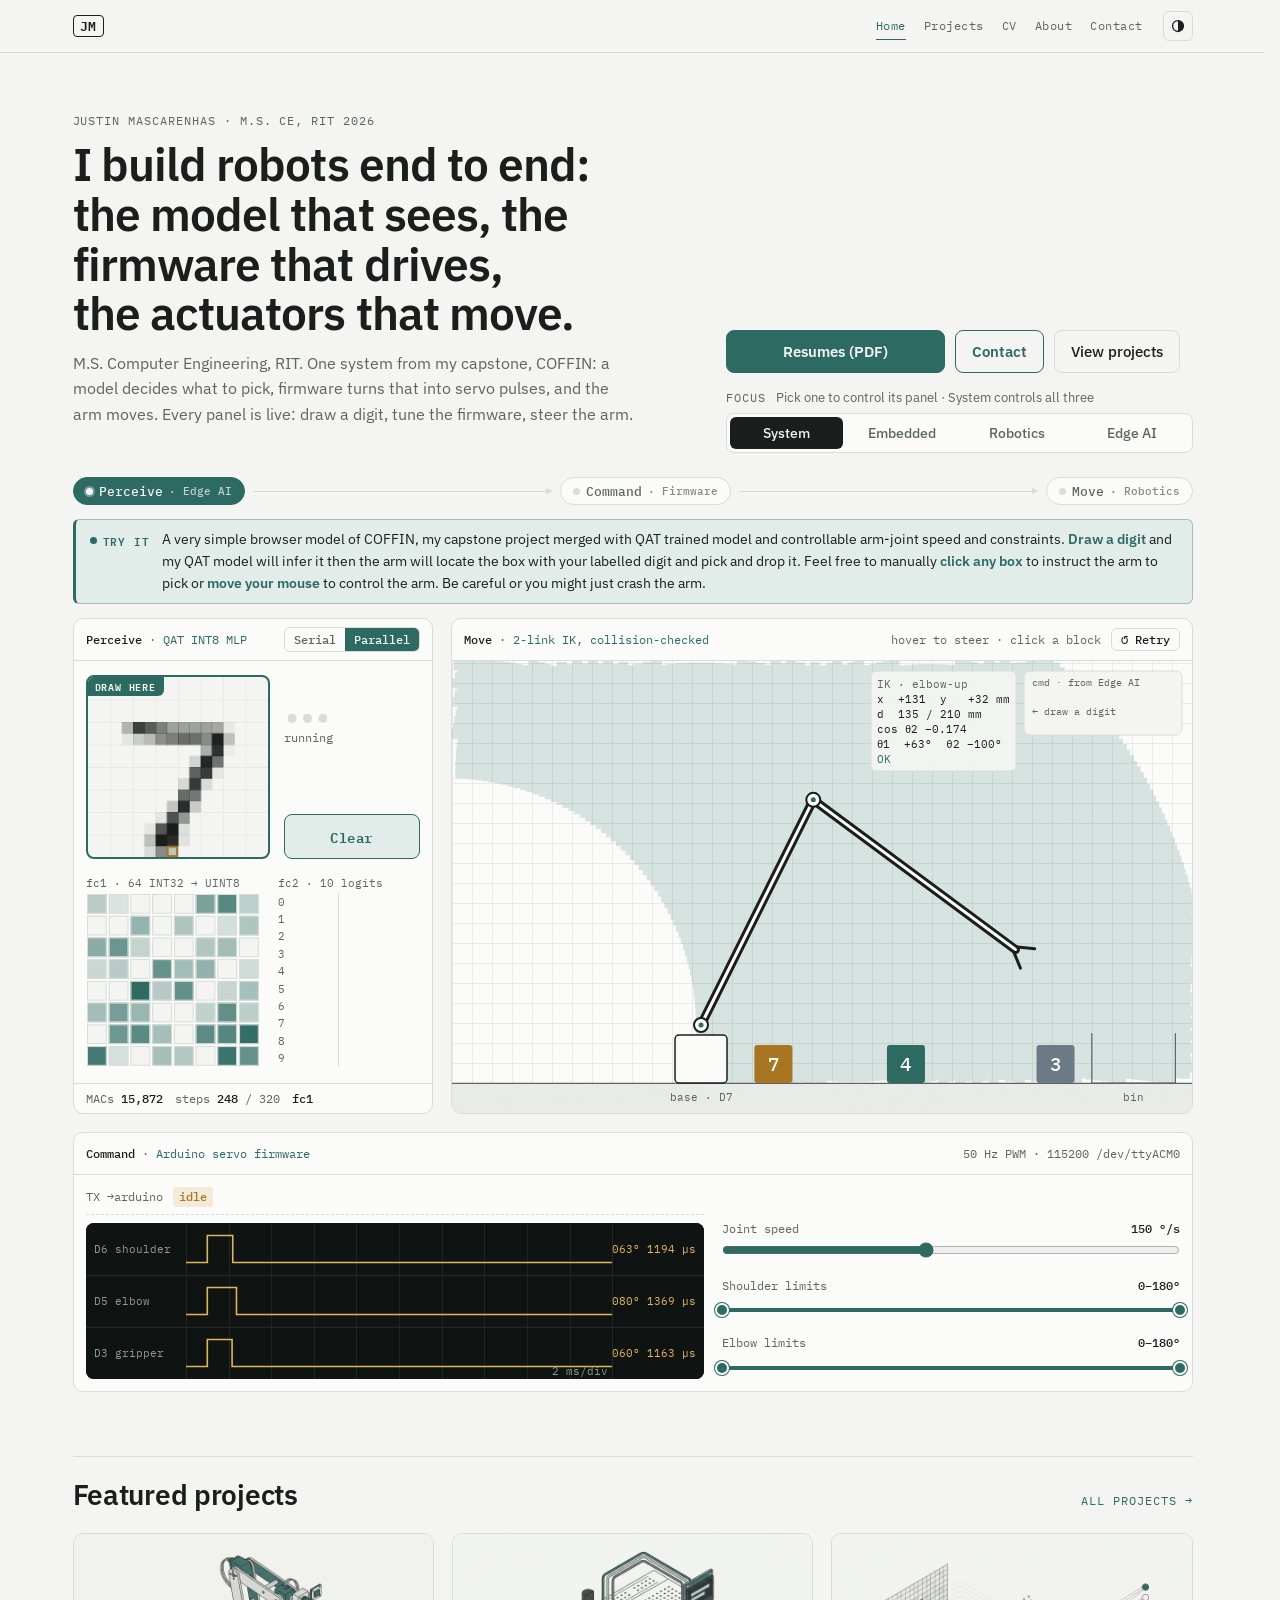
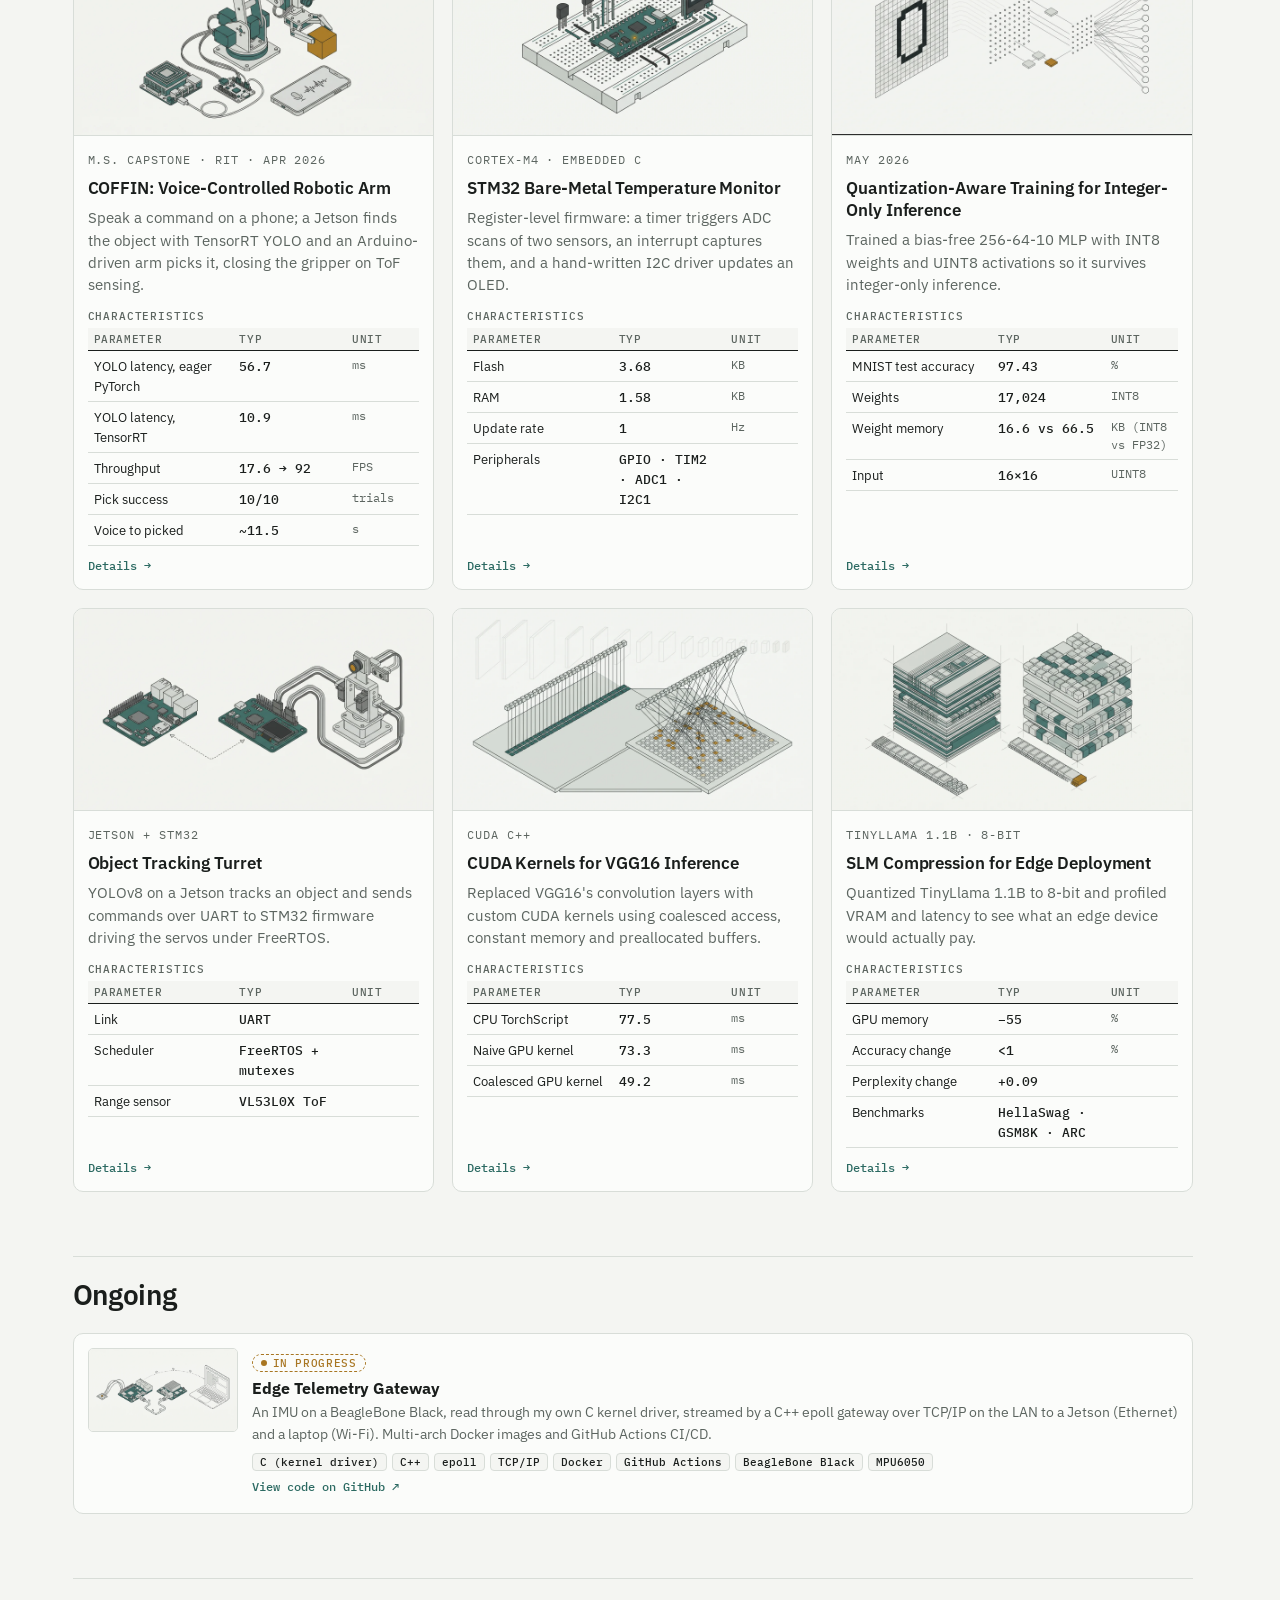
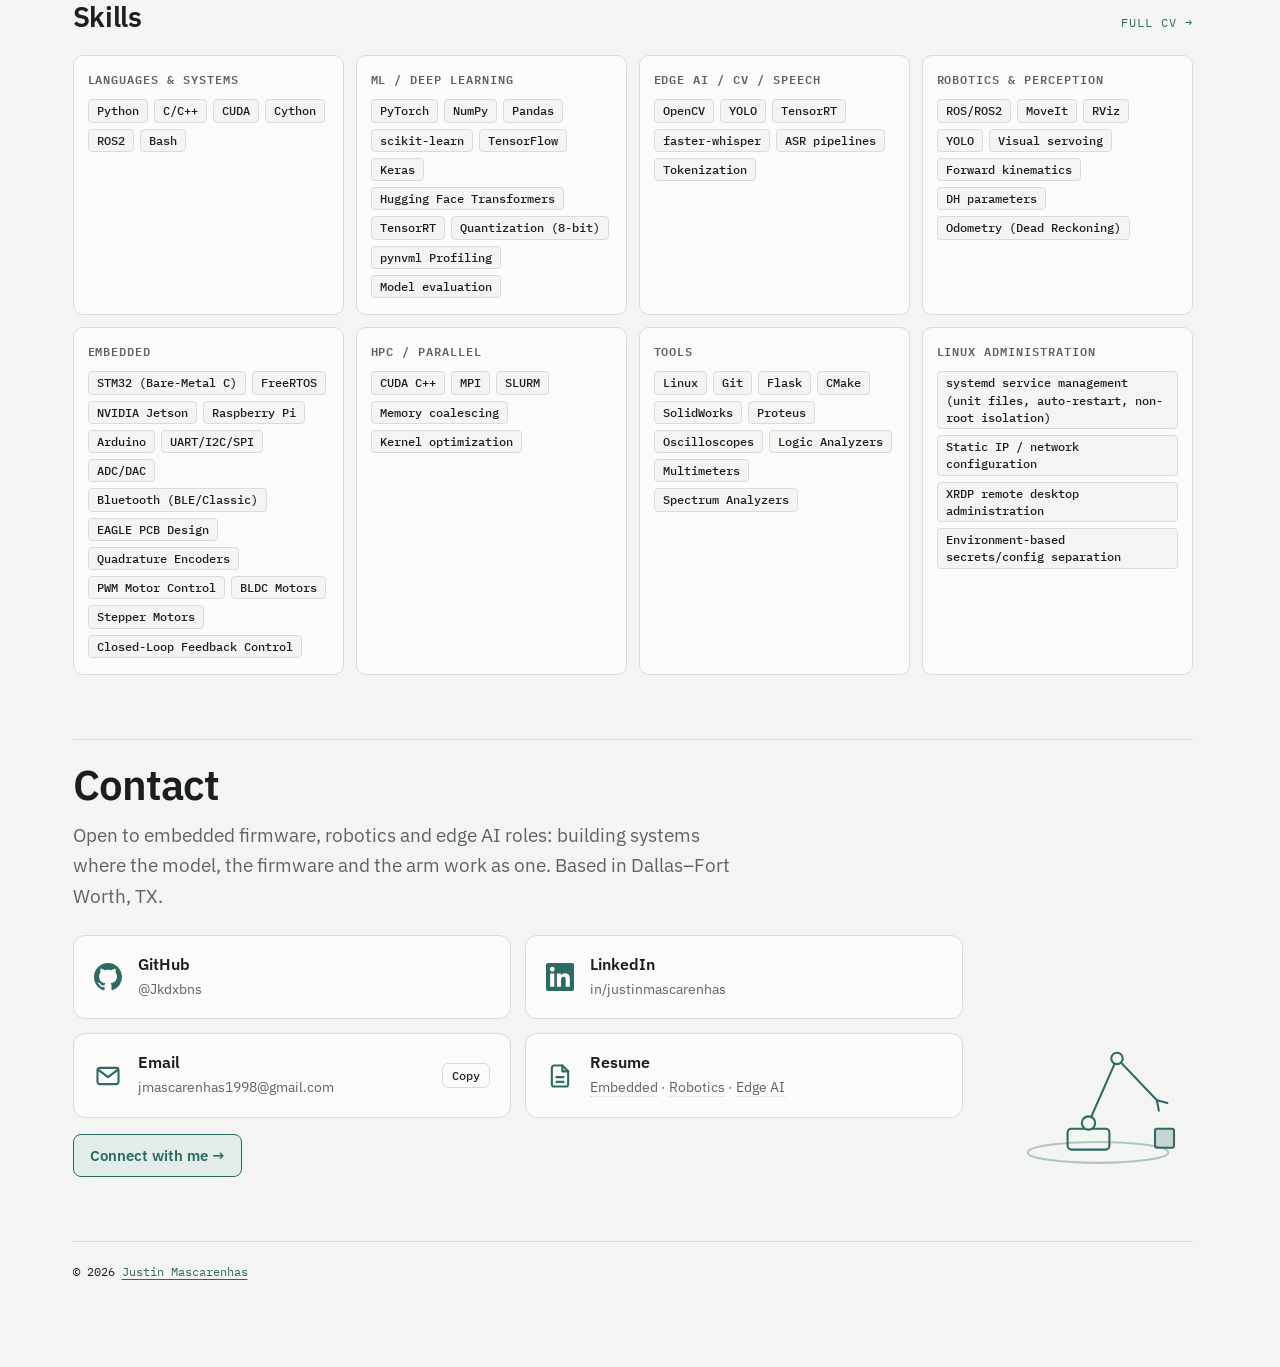
==== commit 396bb3d6: "Contact form: site typography and components, not the reference's Upright Plex Sans heading at sub-h" ====
--- a/index.html
+++ b/index.html
@@ -25,8 +25,8 @@
 <script>try{var t=localStorage.getItem("jm-theme");if(t)document.documentElement.setAttribute("data-theme",t)}catch(e){}</script>
 <link rel="preconnect" href="https://fonts.googleapis.com">
 <link rel="preconnect" href="https://fonts.gstatic.com" crossorigin>
-<link rel="stylesheet" href="https://fonts.googleapis.com/css2?family=IBM+Plex+Mono:wght@400;500;600&family=IBM+Plex+Sans:ital,wght@0,400;0,500;0,600;1,600&display=swap">
-<link rel="stylesheet" href="/assets/css/site.css?v=e1699598">
+<link rel="stylesheet" href="https://fonts.googleapis.com/css2?family=IBM+Plex+Mono:wght@400;500;600&family=IBM+Plex+Sans:wght@400;500;600&display=swap">
+<link rel="stylesheet" href="/assets/css/site.css?v=c48b22ff">
 <script type="application/ld+json">
 {"@context":"https://schema.org","@type":"Person","name":"Justin Mascarenhas","url":"https://justinmascarenhas.com/","sameAs":["https://www.linkedin.com/in/justinmascarenhas/","https://github.com/Jkdxbns"],"alumniOf":{"@type":"CollegeOrUniversity","name":"Rochester Institute of Technology"}}
 </script>
@@ -155,7 +155,7 @@
         </div>
         <button class="btn ct-open" id="cfOpen" type="button" aria-expanded="false" aria-controls="cf" hidden>Connect with me →</button>
         <form class="cf" id="cf" hidden novalidate>
-          <h3 class="cf-h">Let's build <em>something.</em></h3>
+          <h3 class="cf-h">Let's build something.</h3>
           <div class="cf-row">
             <label class="cf-f"><span>Name</span><input name="name" autocomplete="name" placeholder="Your name" required maxlength="120"></label>
             <label class="cf-f"><span>Email</span><input name="email" type="email" autocomplete="email" placeholder="you@example.com" required maxlength="200"></label>
--- a/assets/css/site.css
+++ b/assets/css/site.css
@@ -485,16 +485,15 @@
 .cvt p{margin:0;font-size:13.5px;line-height:1.55;color:var(--muted);display:-webkit-box;-webkit-line-clamp:3;-webkit-box-orient:vertical;overflow:hidden}
 @media (prefers-reduced-motion:reduce){.cvt:hover{transform:none}}
 /* contact form */
-.ct-open{margin-top:16px;font:600 14px var(--f-sans);padding:11px 18px;border-radius:8px;color:var(--accent);background:var(--accent-soft);border:1.5px solid var(--accent)}
+.ct-open{margin-top:16px;font:600 15px var(--f-sans);padding:11px 16px;border-radius:8px;color:var(--accent);background:var(--accent-soft);border:1.5px solid var(--accent)}
 .ct-open:hover{background:var(--accent);color:var(--bg)}
 .cf{margin-top:22px;padding:26px 26px 22px;border:1px solid var(--line);border-radius:12px;background:var(--panel);display:grid;gap:18px;scroll-margin-top:72px}
 @media (max-width:520px){.cf{padding:20px 16px}}
-.cf-h{margin:0 0 4px;font-size:clamp(28px,4.2vw,44px);line-height:1.05;letter-spacing:-.02em;font-weight:600}
-.cf-h em{font-style:italic;color:var(--accent)}
+.cf-h{margin:0;font-size:clamp(20px,2.4vw,24px);line-height:1.25;letter-spacing:-.01em;font-weight:600}
 .cf-row{display:grid;grid-template-columns:repeat(2,minmax(0,1fr));gap:18px}
 @media (max-width:620px){.cf-row{grid-template-columns:minmax(0,1fr)}}
 .cf-f{display:grid;gap:7px;min-width:0}
-.cf-f>span,.cf-topic legend{font:500 11px var(--f-mono);letter-spacing:.1em;text-transform:uppercase;color:var(--muted)}
+.cf-f>span,.cf-topic legend{font-family:var(--f-mono);font-size:12px;letter-spacing:.08em;text-transform:uppercase;color:var(--muted)}  /* = .label */
 .cf-f input,.cf-f textarea{font:15px/1.5 var(--f-sans);color:var(--fg);background:var(--bg);border:1px solid var(--line);border-radius:8px;padding:11px 14px;width:100%;box-sizing:border-box}
 .cf-f textarea{resize:vertical;min-height:130px}
 .cf-f input::placeholder,.cf-f textarea::placeholder{color:var(--muted);opacity:.75}
@@ -502,12 +501,10 @@
 .cf-topic{border:0;margin:0;padding:0;display:grid;gap:9px}
 .cf-topic legend{padding:0;margin-bottom:9px}
 .cf-chips{display:flex;flex-wrap:wrap;gap:8px}
-.cf-chips .chip{font-size:12px;padding:7px 14px;letter-spacing:.04em;text-transform:uppercase}
-.cf-chips .chip[aria-pressed="true"]{background:var(--fg);color:var(--bg);border-color:var(--fg)}
 .cf-hp{position:absolute;left:-9999px;width:1px;height:1px;opacity:0}
 .cf-send{display:flex;flex-wrap:wrap;align-items:center;gap:10px 18px}
-.cf-btn{font:600 14px var(--f-sans);padding:12px 22px;border-radius:999px;background:var(--fg);color:var(--bg);border-color:var(--fg)}
-.cf-btn:hover{background:var(--accent);border-color:var(--accent)}
+.cf-btn{font:600 15px var(--f-sans);padding:11px 16px;border-radius:8px;background:var(--accent);color:var(--bg);border-color:var(--accent)}  /* same as the hero Resume CTA */
+.cf-btn:hover{filter:brightness(1.08)}
 .cf-btn:disabled{opacity:.6;cursor:progress}
 .cf-alt{font-size:13.5px;color:var(--muted)}
 .cf-alt a{color:var(--fg)}
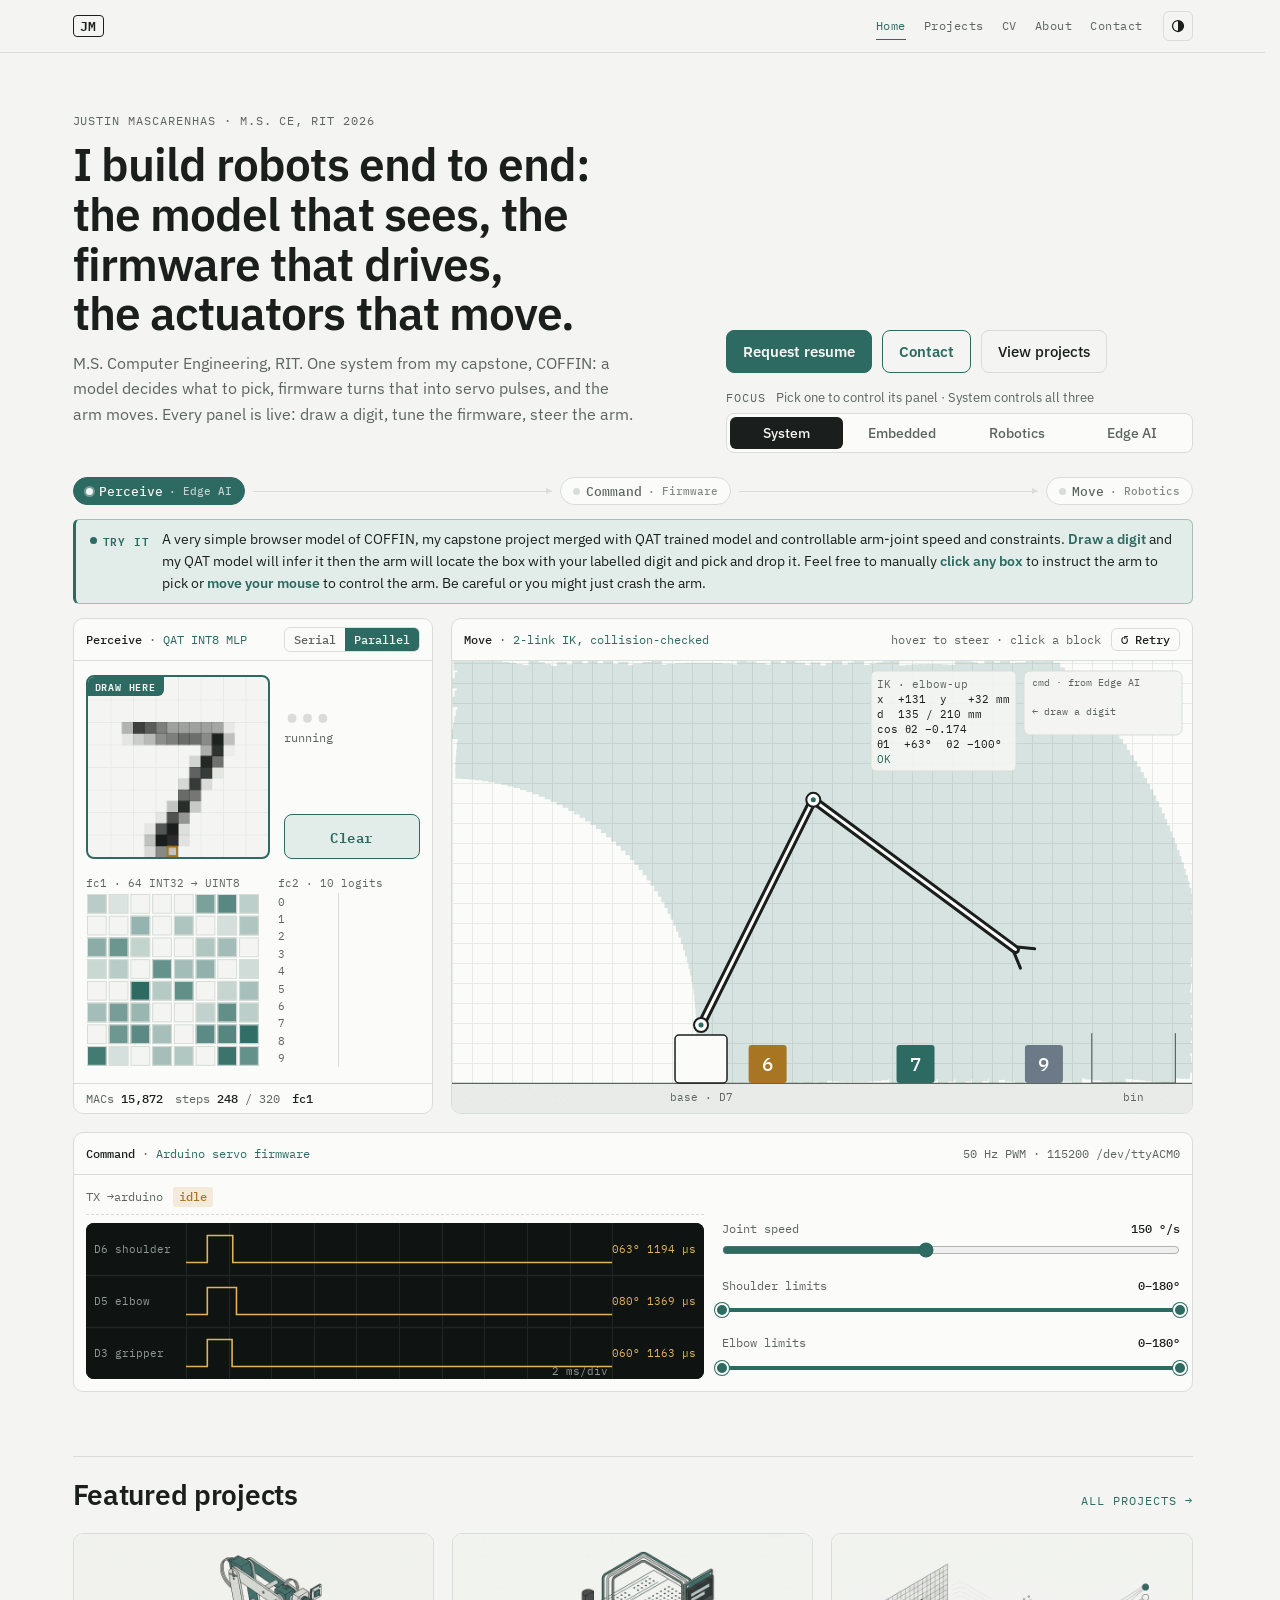
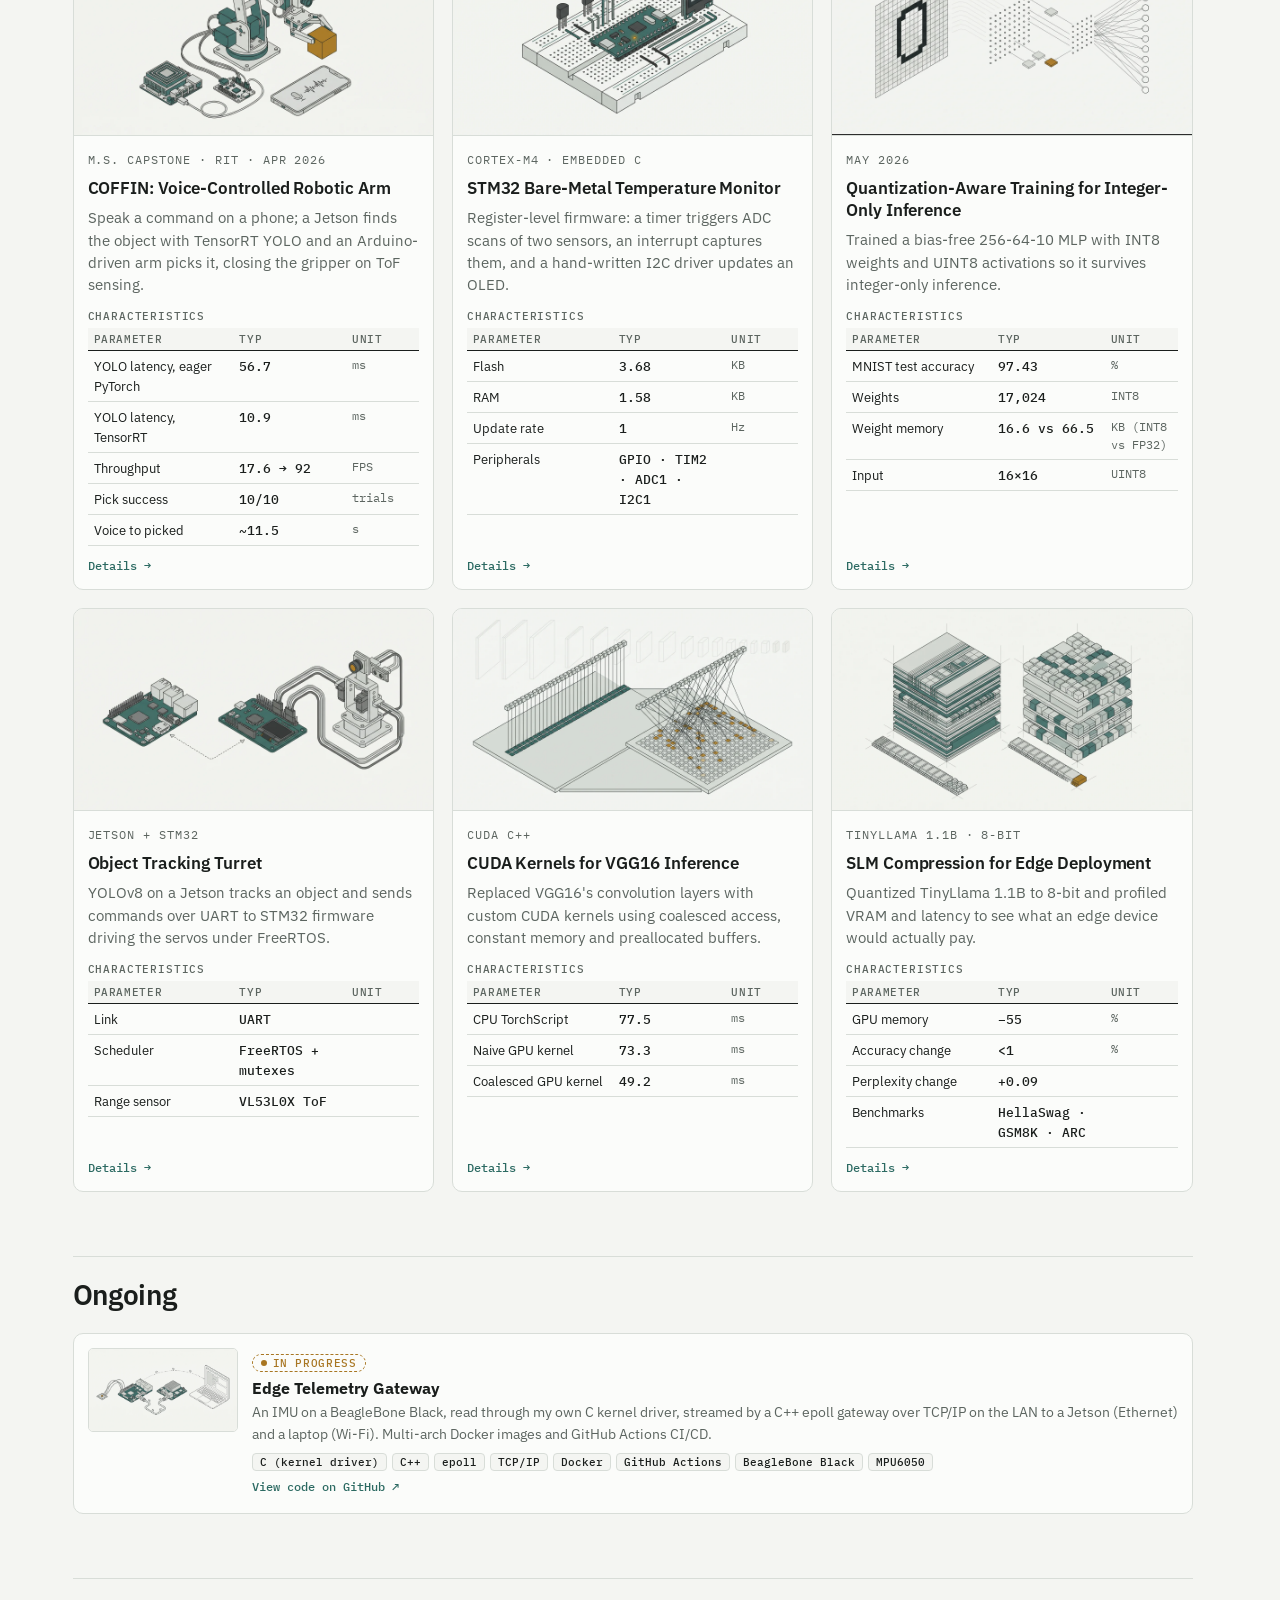
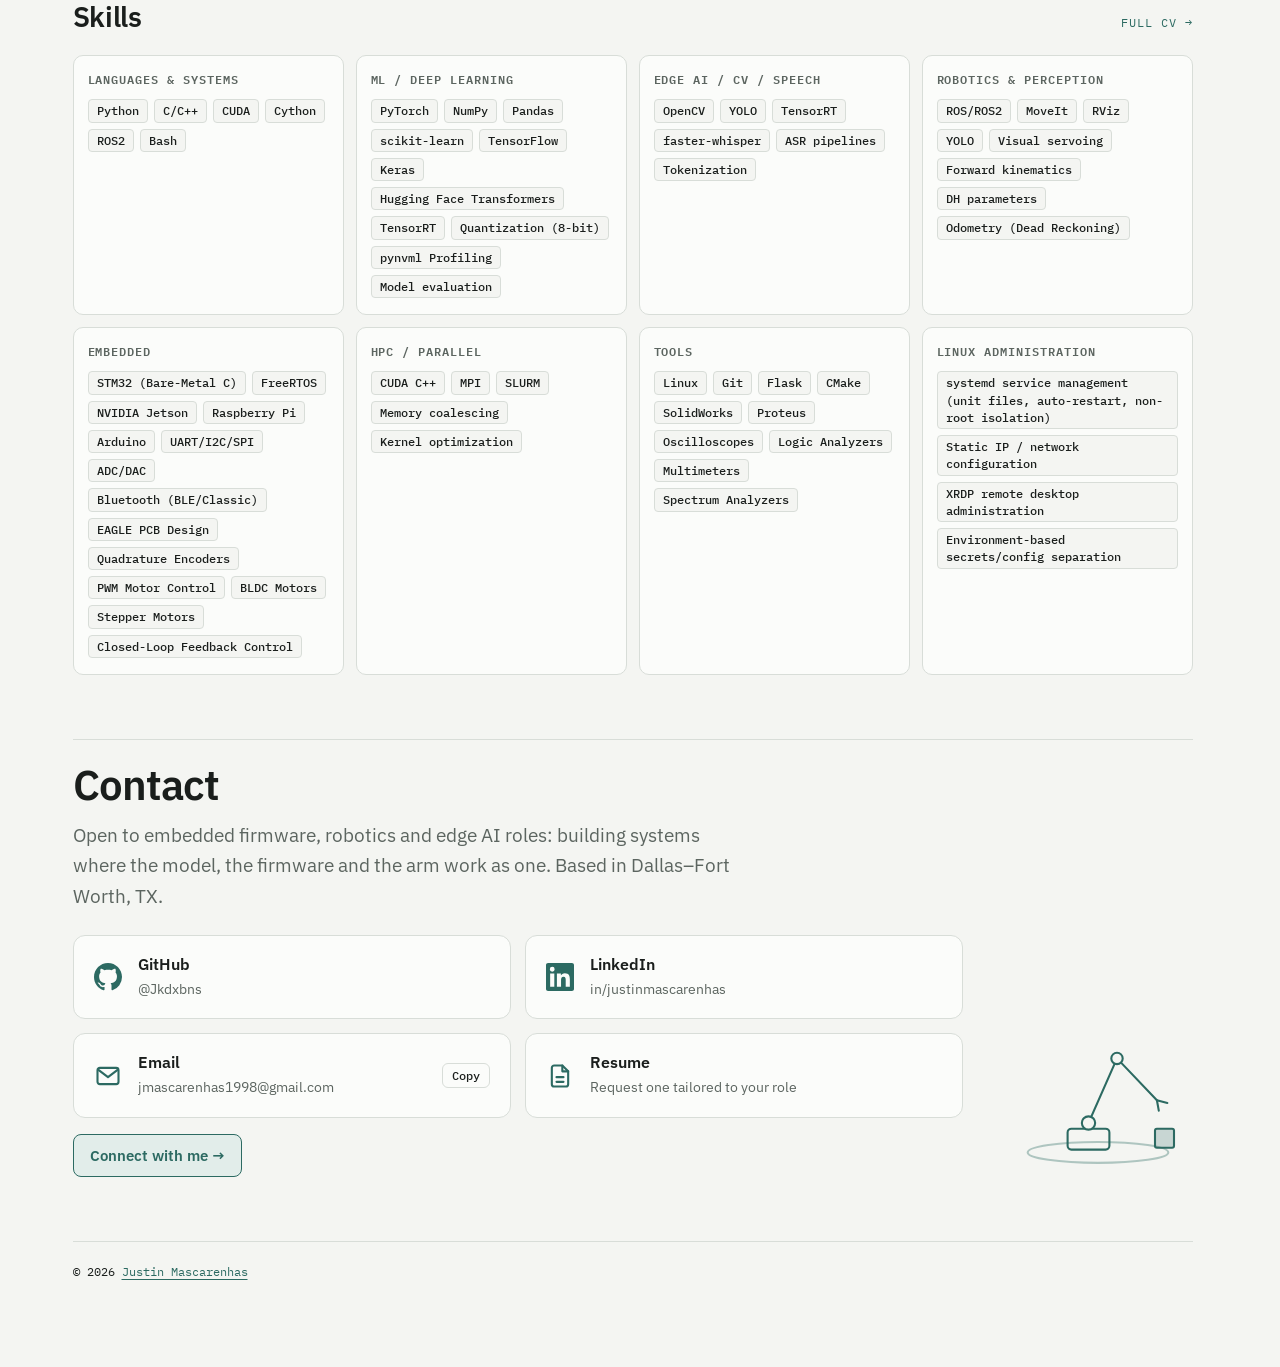
==== commit 3ad793b1: "Resumes on request instead of PDF downloads; light theme by default The three track PDFs are no long" ====
--- a/index.html
+++ b/index.html
@@ -1,5 +1,5 @@
 <!doctype html>
-<html lang="en" data-focus="system">
+<html lang="en" data-focus="system" data-theme="light">
 <head>
 <meta charset="utf-8">
 <meta name="viewport" content="width=device-width, initial-scale=1">
@@ -19,14 +19,13 @@
 <meta name="twitter:title" content="Justin Mascarenhas · Robotics, Firmware & Edge AI">
 <meta name="twitter:description" content="M.S. Computer Engineering, RIT. One system from my capstone, COFFIN: a model decides what to pick, firmware turns that into servo pulses, and the arm moves. Every panel is live: draw a digit, tune the firmware, steer the arm.">
 <meta name="twitter:image" content="https://justinmascarenhas.com/assets/img/og-image.png">
-<meta name="theme-color" content="#f4f5f2" media="(prefers-color-scheme: light)">
-<meta name="theme-color" content="#111413" media="(prefers-color-scheme: dark)">
+<meta name="theme-color" content="#f4f5f2">
 <link rel="icon" href="/favicon.svg" type="image/svg+xml">
 <script>try{var t=localStorage.getItem("jm-theme");if(t)document.documentElement.setAttribute("data-theme",t)}catch(e){}</script>
 <link rel="preconnect" href="https://fonts.googleapis.com">
 <link rel="preconnect" href="https://fonts.gstatic.com" crossorigin>
 <link rel="stylesheet" href="https://fonts.googleapis.com/css2?family=IBM+Plex+Mono:wght@400;500;600&family=IBM+Plex+Sans:wght@400;500;600&display=swap">
-<link rel="stylesheet" href="/assets/css/site.css?v=c48b22ff">
+<link rel="stylesheet" href="/assets/css/site.css?v=94d5d3ed">
 <script type="application/ld+json">
 {"@context":"https://schema.org","@type":"Person","name":"Justin Mascarenhas","url":"https://justinmascarenhas.com/","sameAs":["https://www.linkedin.com/in/justinmascarenhas/","https://github.com/Jkdxbns"],"alumniOf":{"@type":"CollegeOrUniversity","name":"Rochester Institute of Technology"}}
 </script>
@@ -58,7 +57,7 @@
     </div>
     <div class="side">
       <div class="ctas">
-        <a class="btn" id="resume" href="#contact">Resumes (PDF)</a>
+        <a class="btn" id="resume" href="#request-resume">Request resume</a>
         <a class="btn cta-contact" href="#contact">Contact</a>
         <a class="btn" href="/projects/">View projects</a>
       </div>
@@ -151,7 +150,7 @@
           <a class="ct-card" id="ctGh" href="#" target="_blank" rel="noopener"><svg class="ic" viewBox="0 0 16 16" aria-hidden="true"><path fill="currentColor" d="M8 0C3.58 0 0 3.58 0 8c0 3.54 2.29 6.53 5.47 7.59.4.07.55-.17.55-.38 0-.19-.01-.82-.01-1.49-2.01.37-2.53-.49-2.69-.94-.09-.23-.48-.94-.82-1.13-.28-.15-.68-.52-.01-.53.63-.01 1.08.58 1.23.82.72 1.21 1.87.87 2.33.66.07-.52.28-.87.51-1.07-1.78-.2-3.64-.89-3.64-3.95 0-.87.31-1.59.82-2.15-.08-.2-.36-1.02.08-2.12 0 0 .67-.21 2.2.82.64-.18 1.32-.27 2-.27.68 0 1.36.09 2 .27 1.53-1.04 2.2-.82 2.2-.82.44 1.1.16 1.92.08 2.12.51.56.82 1.27.82 2.15 0 3.07-1.87 3.75-3.65 3.95.29.25.54.73.54 1.48 0 1.07-.01 1.93-.01 2.2 0 .21.15.46.55.38A8.01 8.01 0 0 0 16 8c0-4.42-3.58-8-8-8z"/></svg><span><b>GitHub</b><small id="ctGhH"></small></span></a>
           <a class="ct-card" id="ctLi" href="#" target="_blank" rel="noopener"><svg class="ic" viewBox="0 0 24 24" aria-hidden="true"><path fill="currentColor" d="M20.45 20.45h-3.56v-5.57c0-1.33-.02-3.04-1.85-3.04-1.85 0-2.14 1.45-2.14 2.94v5.67H9.35V9h3.41v1.56h.05c.48-.9 1.64-1.85 3.37-1.85 3.6 0 4.27 2.37 4.27 5.46v6.28zM5.34 7.43a2.06 2.06 0 1 1 0-4.13 2.06 2.06 0 0 1 0 4.13zM7.12 20.45H3.56V9h3.56v11.45zM22.22 0H1.77C.79 0 0 .77 0 1.73v20.54C0 23.23.79 24 1.77 24h20.45c.98 0 1.78-.77 1.78-1.73V1.73C24 .77 23.2 0 22.22 0z"/></svg><span><b>LinkedIn</b><small id="ctLiH"></small></span></a>
           <div class="ct-card"><svg class="ic" viewBox="0 0 24 24" aria-hidden="true" fill="none" stroke="currentColor" stroke-width="1.8" stroke-linecap="round" stroke-linejoin="round"><rect x="3" y="5" width="18" height="14" rx="2"/><path d="m3.5 6.5 8.5 6.5 8.5-6.5"/></svg><span><b><a id="mailto" href="#">Email</a></b><small id="mail"></small></span><button class="ct-copy" id="copy" type="button" aria-label="Copy email address">Copy</button><span class="copied" id="copied" role="status" aria-live="polite"></span></div>
-          <div class="ct-card"><svg class="ic" viewBox="0 0 24 24" aria-hidden="true" fill="none" stroke="currentColor" stroke-width="1.8" stroke-linecap="round" stroke-linejoin="round"><path d="M14 3H7a2 2 0 0 0-2 2v14a2 2 0 0 0 2 2h10a2 2 0 0 0 2-2V8z"/><path d="M14 3v5h5M9 13h6M9 17h6"/></svg><span><b>Resume</b><small class="ct-res" id="ctRes"></small></span></div>
+          <a class="ct-card" id="ctResume" href="#request-resume"><svg class="ic" viewBox="0 0 24 24" aria-hidden="true" fill="none" stroke="currentColor" stroke-width="1.8" stroke-linecap="round" stroke-linejoin="round"><path d="M14 3H7a2 2 0 0 0-2 2v14a2 2 0 0 0 2 2h10a2 2 0 0 0 2-2V8z"/><path d="M14 3v5h5M9 13h6M9 17h6"/></svg><span><b>Resume</b><small>Request one tailored to your role</small></span></a>
         </div>
         <button class="btn ct-open" id="cfOpen" type="button" aria-expanded="false" aria-controls="cf" hidden>Connect with me →</button>
         <form class="cf" id="cf" hidden novalidate>
@@ -190,12 +189,12 @@
 
 <noscript><p class="wrap">The live demos and project lists need JavaScript. Email: jmascarenhas1998@gmail.com · <a href="https://www.linkedin.com/in/justinmascarenhas/">LinkedIn</a> · <a href="https://github.com/Jkdxbns">GitHub</a></p></noscript>
 
-<script src="/assets/data/content.js?v=b2c23c13"></script>
+<script src="/assets/data/content.js?v=bc781bf8"></script>
 <script src="/assets/data/qat-weights.js?v=249c9497"></script>
-<script src="/assets/js/theme.js?v=f0f8a6a8"></script>
-<script src="/assets/js/hero-page.js?v=1602d59d"></script>
+<script src="/assets/js/theme.js?v=11fe7816"></script>
+<script src="/assets/js/hero-page.js?v=516e213d"></script>
 <script src="/assets/js/hero-robot.js?v=1febb6e7"></script>
 <script src="/assets/js/hero-edge.js?v=3fa43dc9"></script>
-<script src="/assets/js/site.js?v=8f3cc914"></script>
+<script src="/assets/js/site.js?v=c1e7e31f"></script>
 </body>
 </html>
--- a/assets/css/site.css
+++ b/assets/css/site.css
@@ -377,9 +377,6 @@
 .ct-copy{margin-left:auto;flex:none;font:500 11.5px var(--f-mono);border:1px solid var(--line);background:none;color:var(--fg);border-radius:6px;padding:4px 9px;cursor:pointer}
 .ct-copy:hover{border-color:var(--accent);color:var(--accent)}
 .copied{position:absolute;right:20px;bottom:5px;font:500 11px var(--f-mono);color:var(--accent)}
-.ct-res a{color:var(--muted);text-decoration:none;border-bottom:1px dotted var(--line)}
-.ct-res a:hover{color:var(--fg)}
-.ct-res a.cur{color:var(--accent);font-weight:600;border-bottom-color:var(--accent)}
 .ct-art{width:100%;height:auto;color:var(--accent);margin-bottom:6px}
 .foot{margin-top:64px;padding-block:22px 32px;border-top:1px solid var(--line);display:grid;gap:10px;color:var(--muted)}
 .foot span:first-child{font-size:15px;color:var(--fg)}
